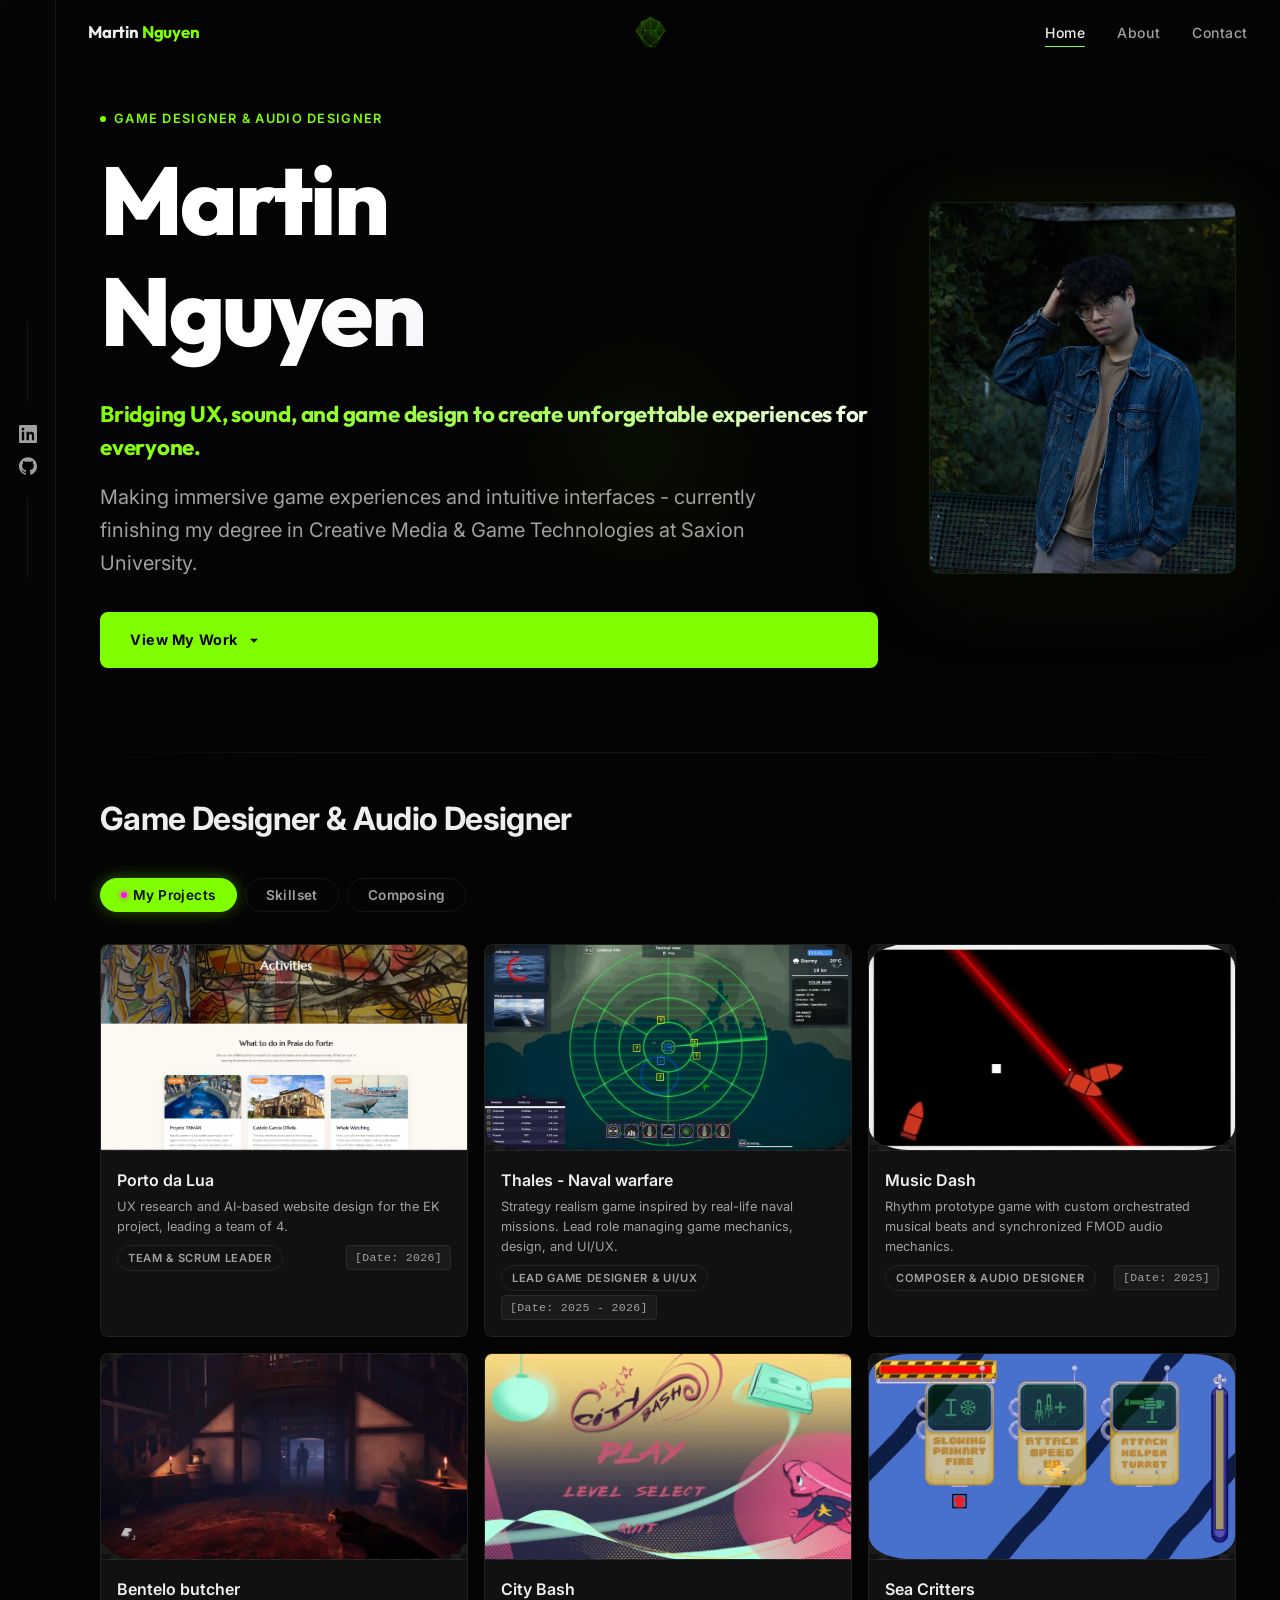
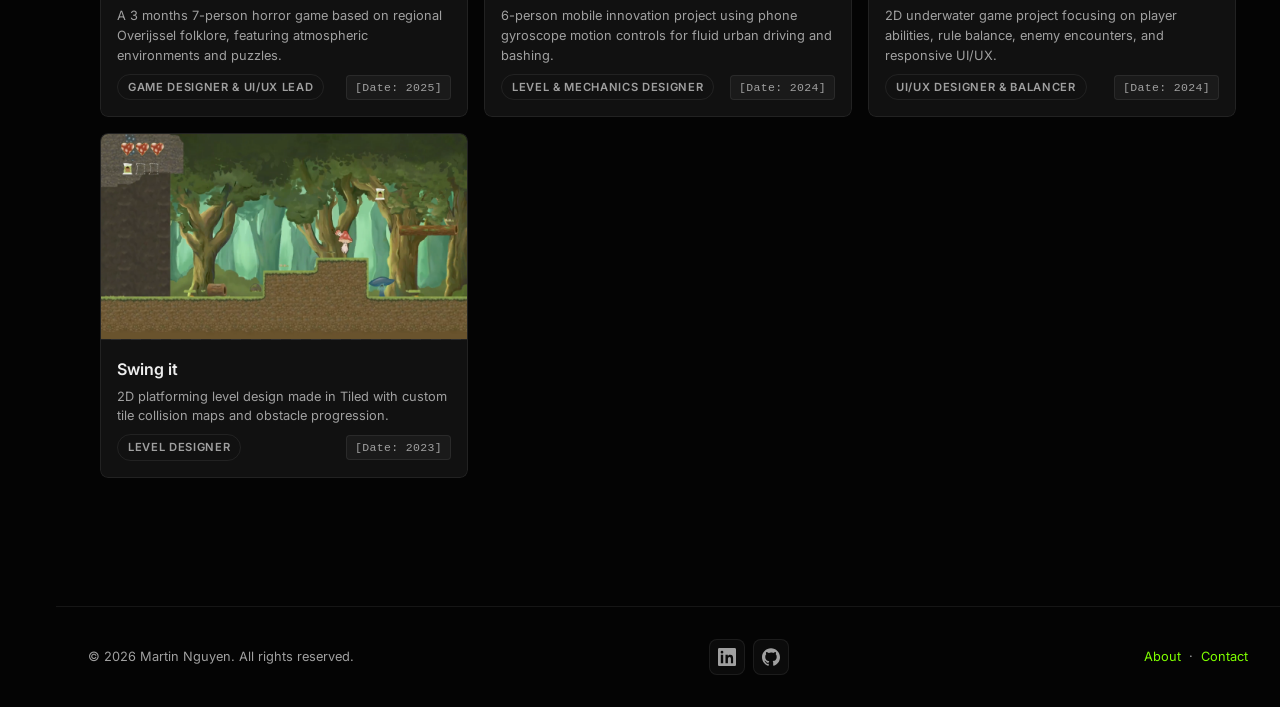
==== index.html @ 5f33970f "bug fix bug fix" ====
<!doctype html>
<html lang="en">
  <head>
    <!-- ================================================================
       META & SEO
       ================================================================ -->
    <meta charset="UTF-8" />
    <meta name="viewport" content="width=device-width, initial-scale=1.0" />
    <meta
      name="description"
      content="Martin Nguyen a Game Designer & Audio Designer. Portfolio showcasing game design projects, UI/UX work, and creative media."
    />
    <meta
      name="keywords"
      content="Martin Nguyen, game designer, UI/UX, Creative Media, Game Technologies, Saxion, portfolio"
    />
    <meta name="author" content="Martin Nguyen" />

    <!-- Open Graph (for link previews on LinkedIn, Discord, etc.) -->
    <meta
      property="og:title"
      content="Martin Nguyen — Game Designer & Audio Designer"
    />
    <meta
      property="og:description"
      content="Portfolio of Martin Nguyen — Game design, UX, and creative media."
    />
    <meta property="og:type" content="website" />
    <meta property="og:url" content="https://mnportfolio.maevede.cc/" />
    <!-- EDIT: replace with your actual OG image path -->
    <meta property="og:image" content="assets/images/og-image.jpg" />

    <!-- Twitter Card -->
    <meta name="twitter:card" content="summary_large_image" />
    <meta
      name="twitter:title"
      content="Martin Nguyen — Game Designer & Audio Designer"
    />
    <meta name="twitter:description" content="Portfolio of Martin Nguyen." />

    <title>Martin Nguyen - Game Designer & audio designer</title>

    <!-- Google Fonts: Inter (body) + Outfit, Plus Jakarta Sans & Space Grotesk (headings) -->
    <link rel="preconnect" href="https://fonts.googleapis.com" />
    <link rel="preconnect" href="https://fonts.gstatic.com" crossorigin />
    <link
      rel="preload"
      as="style"
      href="https://fonts.googleapis.com/css2?family=Inter:wght@300;400;500;600;700&family=Outfit:wght@500;600;700;800;900&family=Plus+Jakarta+Sans:wght@500;600;700;800&family=Space+Grotesk:wght@500;600;700&display=swap"
    />
    <link
      href="https://fonts.googleapis.com/css2?family=Inter:wght@300;400;500;600;700&family=Outfit:wght@500;600;700;800;900&family=Plus+Jakarta+Sans:wght@500;600;700;800&family=Space+Grotesk:wght@500;600;700&display=swap"
      rel="stylesheet"
    />

    <!-- Stylesheets (load order matters) -->
    <link rel="stylesheet" href="css/main.css" />
    <link rel="stylesheet" href="css/effects.css" />
    <link rel="stylesheet" href="css/cards.css" />

    <!-- Canonical URL - EDIT to your real domain -->
    <link rel="canonical" href="https://mnportfolio.maevede.cc/" />
    <style>
      @keyframes bounce-arrow {
        0%,
        100% {
          transform: translateY(0);
        }
        50% {
          transform: translateY(6px);
        }
      }
    </style>
  </head>

  <body>
    <!-- ================================================================
       FIXED SOCIAL SIDEBAR
       Add / remove <li> items to change which platforms are shown.
       SVG icons are inline for zero extra HTTP requests.
       ================================================================ -->
    <aside class="social-sidebar" aria-label="Social media links">
      <ul>
        <!-- LinkedIn -->
        <li>
          <a
            class="social-sidebar__link"
            href="https://www.linkedin.com/in/martngu/"
            target="_blank"
            rel="noopener noreferrer"
            aria-label="LinkedIn profile"
            title="LinkedIn"
          >
            <svg
              viewBox="0 0 24 24"
              xmlns="http://www.w3.org/2000/svg"
              aria-hidden="true"
            >
              <path
                d="M20.447 20.452H17.21v-5.569c0-1.327-.024-3.037-1.852-3.037-1.853
                     0-2.136 1.445-2.136 2.939v5.667H9.987V9h3.12v1.561h.045c.434-.823
                     1.494-1.691 3.076-1.691 3.292 0 3.9 2.167 3.9 4.984v6.598zM5.337
                     7.433a1.81 1.81 0 1 1 0-3.621 1.81 1.81 0 0 1 0 3.621zm1.604
                     13.019H3.733V9h3.208v11.452zM22.225 0H1.771C.792 0 0 .774 0
                     1.729v20.542C0 23.227.792 24 1.771 24h20.451C23.2 24 24
                     23.227 24 22.271V1.729C24 .774 23.2 0 22.222 0z"
              />
            </svg>
          </a>
        </li>

        <!-- GitHub -->
        <li>
          <a
            class="social-sidebar__link"
            href="https://github.com/Martngu"
            target="_blank"
            rel="noopener noreferrer"
            aria-label="GitHub profile"
            title="GitHub"
          >
            <svg
              viewBox="0 0 24 24"
              xmlns="http://www.w3.org/2000/svg"
              aria-hidden="true"
            >
              <path
                d="M12 .297c-6.63 0-12 5.373-12 12 0 5.303 3.438 9.8 8.205
                     11.385.6.113.82-.258.82-.577 0-.285-.01-1.04-.015-2.04-3.338.724
                     -4.042-1.61-4.042-1.61-.546-1.385-1.335-1.755-1.335-1.755-1.087
                     -.744.084-.729.084-.729 1.205.084 1.838 1.236 1.838 1.236 1.07
                     1.835 2.809 1.305 3.495.998.108-.776.417-1.305.76-1.605-2.665
                     -.3-5.466-1.332-5.466-5.93 0-1.31.465-2.38 1.235-3.22-.135
                     -.303-.54-1.523.105-3.176 0 0 1.005-.322 3.3 1.23a11.5 11.5 0
                     0 1 3-.405c1.02.005 2.045.138 3 .405 2.28-1.552 3.285-1.23
                     3.285-1.23.645 1.653.24 2.873.12 3.176.765.84 1.23 1.91 1.23
                     3.22 0 4.61-2.805 5.625-5.475 5.92.42.36.81 1.096.81 2.22
                     0 1.606-.015 2.896-.015 3.286 0 .315.21.69.825.57C20.565
                     22.092 24 17.592 24 12.297c0-6.627-5.373-12-12-12"
              />
            </svg>
          </a>
        </li>
      </ul>
    </aside>

    <!-- ================================================================
       NAVBAR
       Logo / name on the left, page links on the right.
       .active class marks the current page.
       ================================================================ -->
    <header>
      <nav class="navbar" aria-label="Main navigation">
        <!-- Brand / Logo - left side -->
        <a
          class="navbar__brand"
          href="index.html"
          aria-label="Martin Nguyen - Home"
        >
          Martin <span>Nguyen</span>
        </a>

        <!-- Navbar Center: Interactive Polyhedron Easter Egg Target -->
        <div
          class="navbar__center-target"
          id="easter-egg-target"
          aria-label="Orb Collector Mini-Game"
          title="Guide neon orbs here with your mouse!"
        >
          <div class="target-shape-container">
            <div class="siri-pulse-aura"></div>
            <svg
              class="polyhedron-svg"
              viewBox="0 0 100 100"
              xmlns="http://www.w3.org/2000/svg"
            >
              <defs>
                <linearGradient
                  id="polyGrad1"
                  x1="0%"
                  y1="0%"
                  x2="100%"
                  y2="100%"
                >
                  <stop offset="0%" stop-color="#7fff00" stop-opacity="0.7" />
                  <stop offset="100%" stop-color="#005500" stop-opacity="0.3" />
                </linearGradient>
                <linearGradient
                  id="polyGrad2"
                  x1="100%"
                  y1="0%"
                  x2="0%"
                  y2="100%"
                >
                  <stop offset="0%" stop-color="#39ff14" stop-opacity="0.6" />
                  <stop offset="100%" stop-color="#003300" stop-opacity="0.2" />
                </linearGradient>
              </defs>
              <polygon
                points="50,5 78,20 66,45 34,45 22,20"
                fill="url(#polyGrad1)"
                stroke="#7fff00"
                stroke-width="1.2"
              />
              <polygon
                points="50,5 78,20 95,45 78,70 50,55"
                fill="url(#polyGrad2)"
                stroke="#7fff00"
                stroke-width="1.2"
              />
              <polygon
                points="78,20 95,45 66,45"
                fill="url(#polyGrad1)"
                stroke="#7fff00"
                stroke-width="1"
              />
              <polygon
                points="22,20 34,45 5,45"
                fill="url(#polyGrad2)"
                stroke="#7fff00"
                stroke-width="1"
              />
              <polygon
                points="22,20 50,5 5,45 22,70"
                fill="url(#polyGrad1)"
                stroke="#7fff00"
                stroke-width="1.2"
              />
              <polygon
                points="34,45 66,45 78,70 50,95 22,70"
                fill="url(#polyGrad2)"
                stroke="#7fff00"
                stroke-width="1.5"
              />
              <polygon
                points="5,45 22,70 34,95 50,95"
                fill="url(#polyGrad1)"
                stroke="#7fff00"
                stroke-width="1"
              />
              <polygon
                points="95,45 78,70 66,95 50,95"
                fill="url(#polyGrad2)"
                stroke="#7fff00"
                stroke-width="1"
              />
              <circle cx="50" cy="5" r="2.5" fill="#7fff00" />
              <circle cx="78" cy="20" r="2.5" fill="#7fff00" />
              <circle cx="22" cy="20" r="2.5" fill="#7fff00" />
              <circle cx="66" cy="45" r="2.5" fill="#7fff00" />
              <circle cx="34" cy="45" r="2.5" fill="#7fff00" />
              <circle cx="50" cy="55" r="2.5" fill="#7fff00" />
              <circle cx="78" cy="70" r="2.5" fill="#7fff00" />
              <circle cx="22" cy="70" r="2.5" fill="#7fff00" />
              <circle cx="50" cy="95" r="2.5" fill="#7fff00" />
            </svg>
          </div>
          <span class="target-counter" id="easter-egg-counter">0/10</span>
          <a
            class="secret-reward-btn hidden"
            id="secret-reward-btn"
            href="https://www.youtube.com/watch?v=w7x_lWJNnNg"
            target="_blank"
            rel="noopener noreferrer"
          >
            🎉 You found a little secret! ↗
          </a>
        </div>

        <!-- Desktop nav links - right side -->
        <ul class="navbar__links" role="list">
          <li>
            <a class="navbar__link active" href="index.html" aria-current="page"
              >Home</a
            >
          </li>
          <li><a class="navbar__link" href="about.html">About</a></li>
          <li><a class="navbar__link" href="contact.html">Contact</a></li>
        </ul>

        <!-- Hamburger toggle - visible only on mobile (CSS) -->
        <button
          class="navbar__hamburger"
          aria-label="Toggle navigation menu"
          aria-expanded="false"
          aria-controls="mobile-menu"
        >
          <span></span>
          <span></span>
          <span></span>
        </button>

        <!-- Mobile full-screen overlay menu -->
        <div
          class="navbar__mobile-menu"
          id="mobile-menu"
          role="dialog"
          aria-modal="true"
          aria-label="Mobile navigation"
        >
          <ul role="list">
            <li><a class="navbar__link" href="index.html">Home</a></li>
            <li><a class="navbar__link" href="about.html">About</a></li>
            <li><a class="navbar__link" href="contact.html">Contact</a></li>
          </ul>
          <div class="mobile-menu-socials" aria-label="Social links">
            <a
              href="https://www.linkedin.com/in/martngu/"
              target="_blank"
              rel="noopener noreferrer"
              aria-label="LinkedIn profile"
              title="LinkedIn"
            >
              <svg viewBox="0 0 24 24" aria-hidden="true">
                <path
                  d="M20.447 20.452H17.21v-5.569c0-1.327-.024-3.037-1.852-3.037-1.853 0-2.136 1.445-2.136 2.939v5.667H9.987V9h3.12v1.561h.045c.434-.823 1.494-1.691 3.076-1.691 3.292 0 3.9 2.167 3.9 4.984v6.598zM5.337 7.433a1.81 1.81 0 1 1 0-3.621 1.81 1.81 0 0 1 0 3.621zm1.604 13.019H3.733V9h3.208v11.452zM22.225 0H1.771C.792 0 0 .774 0 1.729v20.542C0 23.227.792 24 1.771 24h20.451C23.2 24 24 23.227 24 22.271V1.729C24 .774 23.2 0 22.222 0z"
                />
              </svg>
            </a>
            <a
              href="https://github.com/Martngu"
              target="_blank"
              rel="noopener noreferrer"
              aria-label="GitHub profile"
              title="GitHub"
            >
              <svg viewBox="0 0 24 24" aria-hidden="true">
                <path
                  d="M12 .297c-6.63 0-12 5.373-12 12 0 5.303 3.438 9.8 8.205 11.385.6.113.82-.258.82-.577 0-.285-.01-1.04-.015-2.04-3.338.724-4.042-1.61-4.042-1.61-.546-1.385-1.335-1.755-1.335-1.755-1.087-.744.084-.729.084-.729 1.205.084 1.838 1.236 1.838 1.236 1.07 1.835 2.809 1.305 3.495.998.108-.776.417-1.305.76-1.605-2.665-.3-5.466-1.332-5.466-5.93 0-1.31.465-2.38 1.235-3.22-.135-.303-.54-1.523.105-3.176 0 0 1.005-.322 3.3 1.23a11.5 11.5 0 0 1 3-.405c1.02.005 2.045.138 3 .405 2.28-1.552 3.285-1.23 3.285-1.23.645 1.653.24 2.873.12 3.176.765.84 1.23 1.91 1.23 3.22 0 4.61-2.805 5.625-5.475 5.92.42.36.81 1.096.81 2.22 0 1.606-.015 2.896-.015 3.286 0 .315.21.69.825.57C20.565 22.092 24 17.592 24 12.297c0-6.627-5.373-12-12-12"
                />
              </svg>
            </a>
          </div>
        </div>
      </nav>
    </header>

    <!-- ================================================================
       MAIN PAGE CONTENT
       ================================================================ -->
    <main class="page-content">
      <!-- ============================================================
         HERO SECTION
         Name + role left, profile picture right.
         Based on the layout reference image provided.
         ============================================================ -->
      <section class="hero container" aria-label="Introduction">
        <!-- Left: Text content -->
        <div class="hero__text">
          <!-- Small label above the name -->
          <span class="hero__role">Game Designer & Audio designer</span>

          <!-- EDIT: Your name -->
          <h1 class="hero__name">Martin<br />Nguyen</h1>

          <!-- EDIT: One-liner about you -->
          <p class="hero__mission">
            Bridging UX, sound, and game design to create unforgettable
            experiences for everyone.
          </p>
          <p class="hero__tagline">
            Making immersive game experiences and intuitive interfaces -
            currently finishing my degree in Creative Media &amp; Game
            Technologies at Saxion University.
          </p>

          <!--
          CTA Button:
          - data-scroll-to targets the composition section below
          - cards.js intercepts the click and fires the reveal animation
        -->
          <a
            class="btn-cta"
            href="#composition"
            data-scroll-to="#composition"
            aria-label="View my work scroll to projects"
          >
            View My Work
            <!-- Down arrow icon -->
            <svg
              viewBox="0 0 24 24"
              xmlns="http://www.w3.org/2000/svg"
              aria-hidden="true"
            >
              <path d="M12 16l-6-6h12z" />
            </svg>
          </a>
        </div>
        <!-- /hero__text -->

        <!-- Right: Profile picture -->
        <div class="hero__image-wrap" aria-label="Profile photo">
          <!--
            Photo path: assets/images/profile.jpg
            The image now uses object-fit: contain so it shows fully uncropped.
            Replace the src with your actual filename if different.
          -->
          <img
            src="assets/images/profile.jpg"
            alt="Martin Nguyen  profile photo"
            width="600"
            height="800"
          />
        </div>
      </section>
      <!-- /hero -->

      <!-- Divider line matching reference image -->
      <div
        class="section-divider container"
        role="separator"
        aria-hidden="true"
      ></div>

      <!-- ============================================================
         COMPOSITION / WORK SECTION
         Three tabs: My Projects | Tools | Composing
         Cards flash in on tab click and on CTA button press.
         ============================================================ -->
      <section
        class="composition-section container"
        id="composition"
        aria-label="My work and skills"
      >
        <!-- Section header -->
        <div class="composition-header">
          <!-- EDIT: Change this to your current role/focus -->
          <h2 class="composition-header__role">
            Game Designer &amp; Audio Designer
          </h2>
        </div>

        <!-- Tab navigation bar -->
        <nav class="tab-bar" aria-label="Work categories" role="tablist">
          <!--
          data-tab value must match data-panel on the corresponding .tab-panel below.
          The first .tab-btn.active is the default selected tab.
        -->
          <button
            class="tab-btn active"
            data-tab="projects"
            role="tab"
            aria-selected="true"
            aria-controls="panel-projects"
          >
            My Projects
          </button>
          <button
            class="tab-btn"
            data-tab="skillset"
            id="tab-skillset"
            role="tab"
            aria-selected="false"
            aria-controls="panel-skillset"
          >
            Skillset
          </button>
          <button
            class="tab-btn"
            data-tab="composing"
            role="tab"
            aria-selected="false"
            aria-controls="panel-composing"
          >
            Composing
          </button>
        </nav>

        <!-- ============================================================
           TAB PANEL: MY PROJECTS
           EDIT: Add / remove .card--project blocks to change projects.
           Each card uses:
             data-link  - URL to open on click (use "#" if not ready yet)
           ============================================================ -->
        <div
          class="tab-panel active"
          data-panel="projects"
          id="panel-projects"
          role="tabpanel"
          aria-labelledby="tab-projects"
        >
          <div class="card-grid">
            <!-- ---- PROJECT 1: Porto da Lua (2026 — latest) ---- -->
            <article
              class="card card--project glint-target card-stagger"
              data-modal-title="Porto da Lua - UX Research & Web Design"
              data-modal-tag="UX Research / Web Design"
              data-modal-date="2026"
              data-modal-role="Team &amp; Scrum Leader"
              data-modal-platform="Web (HTML / CSS / AI)"
              data-modal-overview="Conducted UX research and designed/created a website using AI based on our design findings. Led a team of 4 through the full research and design process as part of the EK project."
              data-modal-contributions="Led a 4-person team through user research, ideation, and web design using Figma|Conducted comprehensive UX research including user interviews and usability testing|Designed and built a responsive website using Antigravity, integrating AI-generated content|Presented final deliverables and research outcomes to stakeholders"
              data-modal-thumb="assets/images/portdo da lua EK.PNG"
              data-modal-team="4"
              data-modal-duration="2 Weeks"
              data-modal-programs="Figma, Antigravity"
              data-youtube=""
              data-ext-link="https://martngu.github.io/Improved-porto/activities.html"
              data-ext-label="View Project "
              aria-label="Porto da Lua - click to expand"
            >
              <div class="card__thumb">
                <img
                  class="card__thumb-img"
                  src="assets/images/portdo da lua EK.PNG"
                  alt="Porto da Lua UX Research project"
                  loading="lazy"
                />
              </div>
              <div class="card__body">
                <h3 class="card__title">Porto da Lua</h3>
                <p class="card__desc">
                  UX research and AI-based website design for the EK project,
                  leading a team of 4.
                </p>
                <div class="card__meta">
                  <span class="card__tag">Team &amp; Scrum Leader</span>
                  <span class="card__date">[Date: 2026]</span>
                </div>
              </div>
              <svg
                class="card__link-icon"
                viewBox="0 0 24 24"
                aria-hidden="true"
              >
                <path
                  d="M14 3h7v7l-2-2-7 7-2-2 7-7-3-3zm-11 16V5h7v2H5v12h12v-6h2v8H3z"
                />
              </svg>
            </article>

            <!-- ---- PROJECT 2: Thales - Naval warfare (2025-2026) ---- -->
            <article
              class="card card--project glint-target card-stagger"
              data-modal-title="Thales - Naval warfare"
              data-modal-tag="Game Design · UI/UX"
              data-modal-date="2025 - 2026"
              data-modal-role="Lead Game Designer & UI/UX (Internship)"
              data-modal-platform="PC / Tactical Simulation"
              data-modal-overview="Naval warfare is a strategy realism game inspired by Thales and how they operate naval missions in real life. The game simulates realistic tactical scenarios where information superiority dictates fleet survival. Players deploy reconnaissance ships, gather sensor intelligence to uncover enemy locations, launch coordinated missile strikes, and deploy defensive countermeasure flares to survive incoming barrages."
              data-modal-contributions="Led a 4-person team over a 6-month internship, utilizing Confluence for extensive design documentation|Designed strategic combat loops and naval abilities, implementing core UX flows directly in Unity|Made wireframes, radar displays, tactical HUD layouts, and interaction flows in Figma|Facilitated Scrum ceremonies and sprint planning"
              data-modal-thumb="assets/images/thales-naval.svg"
              data-modal-team="4"
              data-modal-duration="6 Months"
              data-modal-programs="Unity, Confluence, Figma"
              data-youtube="9mTBeol3GdE"
              data-ext-link="https://www.thalesgroup.com/en"
              data-ext-label="Thales Group "
              aria-label="Thales - Naval warfare - click to expand"
            >
              <div class="card__thumb">
                <img
                  class="card__thumb-img"
                  src="assets/images/thales-naval.svg"
                  alt="Thales - Naval warfare radar screen"
                  loading="lazy"
                />
              </div>
              <div class="card__body">
                <h3 class="card__title">Thales - Naval warfare</h3>
                <p class="card__desc">
                  Strategy realism game inspired by real-life naval missions.
                  Lead role managing game mechanics, design, and UI/UX.
                </p>
                <div class="card__meta">
                  <span class="card__tag">Lead Game Designer & UI/UX</span>
                  <span class="card__date">[Date: 2025 - 2026]</span>
                </div>
              </div>
              <svg
                class="card__link-icon"
                viewBox="0 0 24 24"
                aria-hidden="true"
              >
                <path
                  d="M14 3h7v7l-2-2-7 7-2-2 7-7-3-3zm-11 16V5h7v2H5v12h12v-6h2v8H3z"
                />
              </svg>
            </article>

            <!-- ---- PROJECT 3: Music Dash (2025) ---- -->
            <article
              class="card card--project glint-target card-stagger"
              data-modal-title="Music Dash - FMOD, Game design & Audio"
              data-modal-tag="Audio Design · Composition"
              data-modal-date="2025"
              data-modal-role="Music Composer & Audio Gameplay Designer"
              data-modal-platform="PC / Standalone"
              data-modal-overview="In this collaborative prototype project, I created the complete musical score and collaborated with a teammate to build a game mechanic revolving directly around musical beats. I orchestrated dynamic tracks with distinct rhythmic cues engineered specifically for real-time obstacle synchronization."
              data-modal-contributions="Composed original high-energy rhythm soundtracks from scratch using Ableton Live 12|Designed obstacle spawn patterns synchronized to track BPM and percussion transients"
              data-modal-thumb="assets/images/music-dash.svg"
              data-modal-team="2"
              data-modal-duration="4 Weeks"
              data-modal-programs="Ableton Live 12"
              data-youtube="jcvyy2iaSkc"
              data-ext-link="https://maeve-create.itch.io/music-dash"
              data-ext-label="Download on Itch.io "
              aria-label="Music Dash - click to expand"
            >
              <div class="card__thumb">
                <img
                  class="card__thumb-img"
                  src="assets/images/music-dash.svg"
                  alt="Music Dash gameplay graphic"
                  loading="lazy"
                />
              </div>
              <div class="card__body">
                <h3 class="card__title">Music Dash</h3>
                <p class="card__desc">
                  Rhythm prototype game with custom orchestrated musical beats
                  and synchronized FMOD audio mechanics.
                </p>
                <div class="card__meta">
                  <span class="card__tag">Composer & Audio Designer</span>
                  <span class="card__date">[Date: 2025]</span>
                </div>
              </div>
              <svg
                class="card__link-icon"
                viewBox="0 0 24 24"
                aria-hidden="true"
              >
                <path
                  d="M14 3h7v7l-2-2-7 7-2-2 7-7-3-3zm-11 16V5h7v2H5v12h12v-6h2v8H3z"
                />
              </svg>
            </article>

            <!-- ---- PROJECT 4: Bentelo butcher (2025) ---- -->
            <article
              class="card card--project glint-target card-stagger"
              data-modal-title="Bentelo butcher - UI, Mechanics & Game design"
              data-modal-tag="Game Design · UI/UX"
              data-modal-date="2025"
              data-modal-role="Game Designer & UI/UX Lead"
              data-modal-platform="PC (Windows)"
              data-modal-overview="Project Show-Off was an intensive 3 months assignment developed by a 7-person team. Together, we made a first-person atmospheric horror game grounded in a regional folklore myth originating from Overijssel. The game weaves eerie environments, integrated logic puzzles, and narrative pacing to keep players immersed in dread."
              data-modal-contributions="Collaborated in a 7-person team to conceptualize horror themes and implement environmental puzzles in Unity|Modeled eerie environmental assets and props using Blender|Designed UI and UX elements, inventory inspection HUD, and readable prompts in Figma|Shipped and published the complete playable release build on Itch.io"
              data-modal-thumb="assets/images/bentelo-butcher.svg"
              data-modal-team="7"
              data-modal-duration="3 Months"
              data-modal-programs="Figma, Blender, Unity"
              data-youtube="-9ys18Mn0Jo"
              data-ext-link="https://maeve-create.itch.io/bentelo-butcher"
              data-ext-label="Download on Itch.io "
              aria-label="Bentelo butcher - click to expand"
            >
              <div class="card__thumb">
                <img
                  class="card__thumb-img"
                  src="assets/images/bentelo-butcher.svg"
                  alt="Bentelo butcher mansion interior"
                  loading="lazy"
                />
              </div>
              <div class="card__body">
                <h3 class="card__title">Bentelo butcher</h3>
                <p class="card__desc">
                  A 3 months 7-person horror game based on regional Overijssel
                  folklore, featuring atmospheric environments and puzzles.
                </p>
                <div class="card__meta">
                  <span class="card__tag">Game Designer & UI/UX Lead</span>
                  <span class="card__date">[Date: 2025]</span>
                </div>
              </div>
              <svg
                class="card__link-icon"
                viewBox="0 0 24 24"
                aria-hidden="true"
              >
                <path
                  d="M14 3h7v7l-2-2-7 7-2-2 7-7-3-3zm-11 16V5h7v2H5v12h12v-6h2v8H3z"
                />
              </svg>
            </article>

            <!-- ---- PROJECT 5: City Bash (2024) ---- -->
            <article
              class="card card--project glint-target card-stagger"
              data-modal-title="City Bash - UI, Mechanics & Level design"
              data-modal-tag="Level Design · Mechanics"
              data-modal-date="2024"
              data-modal-role="Level Designer & Mechanics Designer"
              data-modal-platform="Mobile (Android / iOS)"
              data-modal-overview="Developed during Project Innovation with a 6-person team, the objective was creating a mobile game taking creative advantage of unique hardware capabilities. We utilized the smartphone's internal gyroscope to deliver intuitive, physical motion-steered driving and high-velocity urban destruction."
              data-modal-contributions="Level design block out and final placement inUnity|Designed multiple speed mechanics, obstacles, different buffs and jump ramps|Level design prep-planned in Figma that seamlessly adapts to active device tilt angles|Conducted iterative user playtests to balance difficulty curves and steering responsiveness"
              data-modal-thumb="assets/images/city-bash.svg"
              data-modal-team="6"
              data-modal-duration="2 Weeks"
              data-modal-programs="Unity, Figma"
              data-youtube="_oaqpxK-Bec"
              data-ext-link=""
              data-ext-label=""
              aria-label="City Bash - click to expand"
            >
              <div class="card__thumb">
                <img
                  class="card__thumb-img"
                  src="assets/images/city-bash.svg"
                  alt="City Bash gameplay screen"
                  loading="lazy"
                />
              </div>
              <div class="card__body">
                <h3 class="card__title">City Bash</h3>
                <p class="card__desc">
                  6-person mobile innovation project using phone gyroscope
                  motion controls for fluid urban driving and bashing.
                </p>
                <div class="card__meta">
                  <span class="card__tag">Level & Mechanics Designer</span>
                  <span class="card__date">[Date: 2024]</span>
                </div>
              </div>
              <svg
                class="card__link-icon"
                viewBox="0 0 24 24"
                aria-hidden="true"
              >
                <path
                  d="M14 3h7v7l-2-2-7 7-2-2 7-7-3-3zm-11 16V5h7v2H5v12h12v-6h2v8H3z"
                />
              </svg>
            </article>

            <!-- ---- PROJECT 6: Sea Critters (2024) ---- -->
            <article
              class="card card--project glint-target card-stagger"
              data-modal-title="Sea Critters - UI/UX & Mechanics"
              data-modal-tag="UI/UX · Systems Design"
              data-modal-date="2024"
              data-modal-role="UI/UX Designer & Systems Balancer"
              data-modal-platform="PC / Web (Itch.io)"
              data-modal-overview="As part of a team I was tasked with creating an engaging 2D survival game, our theme specifically chosen to be underwater with a submarine as player. My primary focus was dedicated to UX framework, core mechanics and core systems balancing. I designed gameplay rules, player creature abilities, predator AI pacing, and all HUD feedback mechanisms."
              data-modal-contributions="Designed intuitive health gauges, stamina meters, ability cooldown timers, and creature stats in Unity|Formulated mathematical progression tables for creature abilities and predator speed scaling|Created wireframes, menu flows, and HUD assets in Figma|Published and maintained the public release build on Itch.io"
              data-modal-thumb="assets/images/sea-critters.svg"
              data-modal-team="5"
              data-modal-duration="2 Weeks"
              data-modal-programs="Figma, Unity"
              data-youtube=""
              data-ext-link="https://battleramgamer.itch.io/sea-critters"
              data-ext-label="Download on Itch.io "
              aria-label="Sea Critters - click to expand"
            >
              <div class="card__thumb">
                <img
                  class="card__thumb-img"
                  src="assets/images/sea-critters.svg"
                  alt="Sea Critters 2D artwork"
                  loading="lazy"
                />
              </div>
              <div class="card__body">
                <h3 class="card__title">Sea Critters</h3>
                <p class="card__desc">
                  2D underwater game project focusing on player abilities, rule
                  balance, enemy encounters, and responsive UI/UX.
                </p>
                <div class="card__meta">
                  <span class="card__tag">UI/UX Designer & Balancer</span>
                  <span class="card__date">[Date: 2024]</span>
                </div>
              </div>
              <svg
                class="card__link-icon"
                viewBox="0 0 24 24"
                aria-hidden="true"
              >
                <path
                  d="M14 3h7v7l-2-2-7 7-2-2 7-7-3-3zm-11 16V5h7v2H5v12h12v-6h2v8H3z"
                />
              </svg>
            </article>

            <!-- ---- PROJECT 7: Swing it (2023 — oldest) ---- -->
            <article
              class="card card--project glint-target card-stagger"
              data-modal-title="Swing it - Tiled & Level design"
              data-modal-tag="Level Design"
              data-modal-date="2023"
              data-modal-role="Level Designer"
              data-modal-platform="PC (2D Engine)"
              data-modal-overview="Tiled Map Editor was utilized during team production of a 2D momentum-based platformer. As lead level designer, my mandate centered on architecting engaging level topography, puzzle timing, rope swing zones, and precision collision geometry across each stage."
              data-modal-contributions="Authored multi-layer tilemaps, dynamic parallax backdrops, and hitboxes in Tiled for the GxP Engine|Designed UI mockups and level flow diagrams in Figma|Balanced stage difficulty curves, checkpoint cadence, and collectible placements|Exported optimized JSON tilemap structures directly into engine import pipelines"
              data-modal-thumb="assets/images/swing-it-screenshot.jpg"
              data-modal-team="4"
              data-modal-duration="2 Weeks"
              data-modal-programs="GxP Engine, Figma"
              data-youtube="1LoBERwySIM"
              data-ext-link=""
              data-ext-label=""
              aria-label="Swing it - click to expand"
            >
              <div class="card__thumb">
                <img
                  class="card__thumb-img"
                  src="assets/images/swing-it-screenshot.jpg"
                  alt="Swing it gameplay screenshot"
                  loading="lazy"
                />
              </div>
              <div class="card__body">
                <h3 class="card__title">Swing it</h3>
                <p class="card__desc">
                  2D platforming level design made in Tiled with custom tile
                  collision maps and obstacle progression.
                </p>
                <div class="card__meta">
                  <span class="card__tag">Level Designer</span>
                  <span class="card__date">[Date: 2023]</span>
                </div>
              </div>
              <svg
                class="card__link-icon"
                viewBox="0 0 24 24"
                aria-hidden="true"
              >
                <path
                  d="M14 3h7v7l-2-2-7 7-2-2 7-7-3-3zm-11 16V5h7v2H5v12h12v-6h2v8H3z"
                />
              </svg>
            </article>
          </div>
          <!-- /card-grid -->
        </div>
        <!-- /tab-panel: projects -->

        <!-- ============================================================
           TAB PANEL: SKILLSET
           ============================================================ -->
        <div
          class="tab-panel"
          data-panel="skillset"
          id="panel-skillset"
          role="tabpanel"
          aria-labelledby="tab-skillset"
        >
          <div class="card-grid">
            <!-- ---- SKILL 1: Figma ---- -->
            <article
              class="card card--project glint-target card-stagger"
              data-modal-title="Figma"
              data-modal-tag="UI/UX & Prototyping"
              data-modal-role="Lead UI/UX & Interaction Design"
              data-modal-platform="Figma / Design Systems"
              data-modal-overview="Prototyped UI and menu flows in Figma for multiple game projects, focusing on player onboarding and accessibility. Past projects and usage have been: building prototypes, UI/UX, and website prototyping."
              data-modal-contributions="Prototyped interactive UI and menu flows across multiple game projects|Focused on player onboarding and accessible design systems|Built modular components, wireframes, and clickable website prototypes"
              data-modal-thumb="assets/images/website-prototyping.svg"
              data-youtube=""
              data-ext-link=""
              data-ext-label=""
              aria-label="Figma - click to expand"
            >
              <div class="card__thumb">
                <img
                  class="card__thumb-img"
                  src="assets/images/website-prototyping.svg"
                  alt="Figma UI/UX Prototyping"
                  loading="lazy"
                />
              </div>
              <div class="card__body">
                <h3 class="card__title">Figma</h3>
                <p class="card__desc">
                  Prototyped UI and menu flows in Figma for multiple game
                  projects, focusing on player onboarding and accessibility.
                </p>
                <div class="card__meta">
                  <span class="card__tag">UI/UX & Prototyping</span>
                  <span class="card__date">[Skill]</span>
                </div>
              </div>
              <svg
                class="card__link-icon"
                viewBox="0 0 24 24"
                aria-hidden="true"
              >
                <path
                  d="M14 3h7v7l-2-2-7 7-2-2 7-7-3-3zm-11 16V5h7v2H5v12h12v-6h2v8H3z"
                />
              </svg>
            </article>

            <!-- ---- SKILL 2: Ableton Live ---- -->
            <article
              class="card card--project glint-target card-stagger"
              data-modal-title="Ableton Live"
              data-modal-tag="Audio & Music Production"
              data-modal-role="Music Composer & Sound Designer"
              data-modal-platform="Ableton Live / DAW"
              data-modal-overview="I'm comfortable using Ableton Live to edit, layer, and design custom sound effects. I apply music theory in my workflow and am actively expanding into composing original music with the same tool, driven by curiosity and creative exploration."
              data-modal-contributions="Edited, layered, and synthesized custom sound effects for games|Applied music theory principles in arrangement and orchestration|Composed original soundtracks and dynamic stems from scratch"
              data-modal-thumb="assets/images/ableton-skill.svg"
              data-youtube=""
              data-ext-link=""
              data-ext-label=""
              aria-label="Ableton Live - click to expand"
            >
              <div class="card__thumb">
                <img
                  class="card__thumb-img"
                  src="assets/images/ableton-skill.svg"
                  alt="Ableton Live DAW session"
                  loading="lazy"
                />
              </div>
              <div class="card__body">
                <h3 class="card__title">Ableton Live</h3>
                <p class="card__desc">
                  Comfortable editing, layering, and designing custom sound
                  effects, applying music theory, and composing original music.
                </p>
                <div class="card__meta">
                  <span class="card__tag">Audio & Music</span>
                  <span class="card__date">[Skill]</span>
                </div>
              </div>
              <svg
                class="card__link-icon"
                viewBox="0 0 24 24"
                aria-hidden="true"
              >
                <path
                  d="M14 3h7v7l-2-2-7 7-2-2 7-7-3-3zm-11 16V5h7v2H5v12h12v-6h2v8H3z"
                />
              </svg>
            </article>

            <!-- ---- SKILL 3: Unity ---- -->
            <article
              class="card card--project glint-target card-stagger"
              data-modal-title="Unity"
              data-modal-tag="Game Engine & Prototyping"
              data-modal-role="Gameplay & UI Prototyper"
              data-modal-platform="Unity Engine (C#)"
              data-modal-overview="For past projects I've used Unity and am familiar with its navigation and usage. It is something I'd love to learn more about, work in whilst broadening my knowledge about it."
              data-modal-contributions="Developed gameplay prototypes and mechanics in C#|Navigated engine scene hierarchies, components, and prefabs|Designed and implemented interactive UI with Unity Canvas"
              data-modal-thumb="assets/images/unity-skill.svg"
              data-youtube=""
              data-ext-link=""
              data-ext-label=""
              aria-label="Unity - click to expand"
            >
              <div class="card__thumb">
                <img
                  class="card__thumb-img"
                  src="assets/images/unity-skill.svg"
                  alt="Unity game engine editor"
                  loading="lazy"
                />
              </div>
              <div class="card__body">
                <h3 class="card__title">Unity</h3>
                <p class="card__desc">
                  Familiar with navigation, scene setup, C# gameplay scripting,
                  and rapid game prototyping in past team projects.
                </p>
                <div class="card__meta">
                  <span class="card__tag">Game Engine</span>
                  <span class="card__date">[Skill]</span>
                </div>
              </div>
              <svg
                class="card__link-icon"
                viewBox="0 0 24 24"
                aria-hidden="true"
              >
                <path
                  d="M14 3h7v7l-2-2-7 7-2-2 7-7-3-3zm-11 16V5h7v2H5v12h12v-6h2v8H3z"
                />
              </svg>
            </article>

            <!-- ---- SKILL 4: Maya ---- -->
            <article
              class="card card--project glint-target card-stagger"
              data-modal-title="Maya"
              data-modal-tag="3D Modeling & Texturing"
              data-modal-role="3D Artist & Modeler"
              data-modal-platform="Autodesk Maya & Substance Painter"
              data-modal-overview="I've learned and have experience in UV mapping and 3D modelling in Maya. Additionally I'm able to use Adobe Substance painter to paint the model in. Working on Maya is a enjoyable process to me that I'm willing to learn more about."
              data-modal-contributions="Created clean 3D polygonal models and topology in Maya|Executed accurate UV unwrapping and mapping layouts|Handled PBR texture painting in Adobe Substance Painter"
              data-modal-thumb="assets/images/maya-skill.svg"
              data-youtube=""
              data-ext-link="https://sketchfab.com/maritin"
              data-ext-label="View on Sketchfab "
              aria-label="Maya - click to expand"
            >
              <div class="card__thumb">
                <img
                  class="card__thumb-img"
                  src="assets/images/maya-skill.svg"
                  alt="Maya 3D modeling viewport"
                  loading="lazy"
                />
              </div>
              <div class="card__body">
                <h3 class="card__title">Maya</h3>
                <p class="card__desc">
                  Experience in UV mapping and 3D modelling in Maya, alongside
                  texture painting with Adobe Substance Painter.
                </p>
                <div class="card__meta">
                  <span class="card__tag">3D Modeling</span>
                  <span class="card__date">[Skill]</span>
                </div>
              </div>
              <svg
                class="card__link-icon"
                viewBox="0 0 24 24"
                aria-hidden="true"
              >
                <path
                  d="M14 3h7v7l-2-2-7 7-2-2 7-7-3-3zm-11 16V5h7v2H5v12h12v-6h2v8H3z"
                />
              </svg>
            </article>

            <!-- ---- SKILL 5: Photoshop ---- -->
            <article
              class="card card--project glint-target card-stagger"
              data-modal-title="Photoshop"
              data-modal-tag="Asset Design & Compositing"
              data-modal-role="Graphic Designer & Compositor"
              data-modal-platform="Adobe Photoshop"
              data-modal-overview="In the past years I've been using photoshop for projects and assignments. I've been using it every so often ever for several years. The movie poster is made for an assignment. Several different assets were edited and used to bring together one composite."
              data-modal-contributions="Edited and blended multiple asset layers into polished visual composites|Making UI textures, icons, posters, and marketing mockups|Utilized non-destructive adjustment layers, masks, and color correction"
              data-modal-thumb="assets/images/photoshop-skill.svg"
              data-youtube=""
              data-ext-link=""
              data-ext-label=""
              aria-label="Photoshop - click to expand"
            >
              <div class="card__thumb">
                <img
                  class="card__thumb-img"
                  src="assets/images/photoshop-skill.svg"
                  alt="Photoshop composite artwork poster"
                  loading="lazy"
                />
              </div>
              <div class="card__body">
                <h3 class="card__title">Photoshop</h3>
                <p class="card__desc">
                  Years of experience using Photoshop for graphic design, asset
                  creation, photo manipulation, and poster compositing.
                </p>
                <div class="card__meta">
                  <span class="card__tag">Design & Compositing</span>
                  <span class="card__date">[Skill]</span>
                </div>
              </div>
              <svg
                class="card__link-icon"
                viewBox="0 0 24 24"
                aria-hidden="true"
              >
                <path
                  d="M14 3h7v7l-2-2-7 7-2-2 7-7-3-3zm-11 16V5h7v2H5v12h12v-6h2v8H3z"
                />
              </svg>
            </article>

            <!-- ---- SKILL 6: Premiere Pro ---- -->
            <article
              class="card card--project glint-target card-stagger"
              data-modal-title="Premiere Pro"
              data-modal-tag="Video Editing & Motion"
              data-modal-role="Video Editor & Motion Designer"
              data-modal-platform="Adobe Premiere Pro"
              data-modal-overview="Video editing is something I really enjoy and want to learn more about. Having the freedom to make any composites the way you want for the audience to see is something I really enjoy doing and open to learn so much more about it. I have some experience that I plan to build on to more in the future."
              data-modal-contributions="Cut, paced, and synchronized gameplay trailers to musical beats|Created composite video edits, transitions, and audio syncs|Color-graded footage and exported optimized deliverables for web"
              data-modal-thumb="assets/images/premiere-skill.svg"
              data-youtube=""
              data-ext-link=""
              data-ext-label=""
              aria-label="Premiere Pro - click to expand"
            >
              <div class="card__thumb">
                <img
                  class="card__thumb-img"
                  src="assets/images/premiere-skill.svg"
                  alt="Premiere Pro video timeline editing"
                  loading="lazy"
                />
              </div>
              <div class="card__body">
                <h3 class="card__title">Premiere Pro</h3>
                <p class="card__desc">
                  Video editing and compositing for gameplay showcase reels,
                  synchronized video cuts, and audio pacing.
                </p>
                <div class="card__meta">
                  <span class="card__tag">Video Editing</span>
                  <span class="card__date">[Skill]</span>
                </div>
              </div>
              <svg
                class="card__link-icon"
                viewBox="0 0 24 24"
                aria-hidden="true"
              >
                <path
                  d="M14 3h7v7l-2-2-7 7-2-2 7-7-3-3zm-11 16V5h7v2H5v12h12v-6h2v8H3z"
                />
              </svg>
            </article>

            <!-- ---- SKILL 7: HTML / CSS / JS ---- -->
            <article
              class="card card--project glint-target card-stagger"
              data-modal-title="HTML / CSS / JS"
              data-modal-tag="Web Development"
              data-modal-role="Frontend Web Prototyper"
              data-modal-platform="HTML5 / Modern CSS / Vanilla JS"
              data-modal-overview="I have experience working with HTML and CSS to create and style basic web pages. While my JavaScript knowledge is currently at a beginner level, I am planning to expand my skills in this area as part of my ongoing studies."
              data-modal-contributions="Built semantic, accessible multi-page HTML layouts|Styled responsive layouts using modern Flexbox, Grid, and CSS variables|Implemented interactive DOM controls, tab switchers, and modals"
              data-modal-thumb="assets/images/html-css-js-skill.svg"
              data-youtube=""
              data-ext-link=""
              data-ext-label=""
              aria-label="HTML CSS JS - click to expand"
            >
              <div class="card__thumb">
                <img
                  class="card__thumb-img"
                  src="assets/images/html-css-js-skill.svg"
                  alt="HTML CSS JavaScript code"
                  loading="lazy"
                />
              </div>
              <div class="card__body">
                <h3 class="card__title">HTML / CSS / JS</h3>
                <p class="card__desc">
                  Experience creating and styling responsive web pages with HTML
                  and CSS, expanding JavaScript proficiency.
                </p>
                <div class="card__meta">
                  <span class="card__tag">Web Dev</span>
                  <span class="card__date">[Skill]</span>
                </div>
              </div>
              <svg
                class="card__link-icon"
                viewBox="0 0 24 24"
                aria-hidden="true"
              >
                <path
                  d="M14 3h7v7l-2-2-7 7-2-2 7-7-3-3zm-11 16V5h7v2H5v12h12v-6h2v8H3z"
                />
              </svg>
            </article>

            <!-- ---- SKILL 8: Antigravity ---- -->
            <article
              class="card card--project glint-target card-stagger"
              data-modal-title="Antigravity"
              data-modal-tag="AI Coding Agent & Web Dev"
              data-modal-role="AI-Assisted Web Developer"
              data-modal-platform="Antigravity / Web Applications"
              data-modal-overview="I am comfortable using Antigravity as an AI-assisted development workflow tool to build, refine, and deploy full-stack web applications and several client websites efficiently."
              data-modal-contributions="Built and deployed several custom client websites using AI agent-assisted workflows|Rapidly prototyped responsive web layouts, interactive components, and sleek UI/UX design systems|Integrated modern web technologies, performance optimizations, and accessible front-end architectures"
              data-modal-thumb="assets/images/antigravity-skill.png"
              data-youtube=""
              data-ext-link=""
              data-ext-label=""
              aria-label="Antigravity - click to expand"
            >
              <div class="card__thumb">
                <img
                  class="card__thumb-img"
                  src="assets/images/antigravity-skill.png"
                  alt="Antigravity AI Agent Development Environment"
                  loading="lazy"
                />
              </div>
              <div class="card__body">
                <h3 class="card__title">Antigravity</h3>
                <p class="card__desc">
                  Comfortable using Antigravity to build and launch full-stack
                  web applications and several client websites efficiently.
                </p>
                <div class="card__meta">
                  <span class="card__tag">AI Agent & Web Dev</span>
                  <span class="card__date">[Skill]</span>
                </div>
              </div>
              <svg
                class="card__link-icon"
                viewBox="0 0 24 24"
                aria-hidden="true"
              >
                <path
                  d="M14 3h7v7l-2-2-7 7-2-2 7-7-3-3zm-11 16V5h7v2H5v12h12v-6h2v8H3z"
                />
              </svg>
            </article>
          </div>
          <!-- /card-grid -->
        </div>
        <!-- /tab-panel: skillset -->

        <!-- ============================================================
           TAB PANEL: COMPOSING
           EDIT: Add your music / sound design projects here.
           ============================================================ -->
        <div
          class="tab-panel"
          data-panel="composing"
          id="panel-composing"
          role="tabpanel"
          aria-labelledby="tab-composing"
        >
          <div class="card-grid">
            <!-- ---- COMPOSITION 1: Forgotten ---- -->
            <article
              class="card card--composing glint-target card-stagger"
              data-modal-title="Forgotten - Orchestral Arrangement"
              data-modal-tag="Orchestral Arrangement"
              data-modal-date="2026"
              data-modal-role="Solo Composer & Arranger"
              data-modal-platform="Ableton Live / DAW"
              data-modal-overview="During an exchange student program in Digital Product Development in Copenhagen, we were tasked to learn or polish a creative discipline within 5 days. I chose to push my composing and arranging limits, experimenting with unfamiliar styles, cinematic voicings, and advanced arrangement techniques in Ableton Live. In this song, I composed and arranged all instrumental lines completely from scratch."
              data-modal-contributions="Composed and orchestrated all instrumental tracks from scratch within a 5-day sprint|Explored complex harmonic voicings, cinematic strings, and dynamic brass swells|Mixed multi-channel orchestral layers in Ableton Live for optimal acoustic headroom and punch"
              data-modal-thumb="assets/images/forgotten-orchestral.webp"
              data-youtube="_ZfguYHsECU"
              data-ext-link=""
              data-ext-label=""
              aria-label="Forgotten - Orchestral Arrangement - click to expand"
            >
              <div class="card__thumb">
                <img
                  class="card__thumb-img"
                  src="assets/images/forgotten-orchestral.webp"
                  alt="Forgotten - Orchestral Arrangement"
                  loading="lazy"
                />
              </div>
              <div class="card__body">
                <h3 class="card__title">Forgotten - Orchestral Arrangement</h3>
                <p class="card__desc">
                  Composed and arranged from scratch in Ableton during an
                  exchange program in Copenhagen.
                </p>
                <div class="card__meta">
                  <span class="card__tag">Orchestral</span>
                  <span class="card__date">[Date: 2026]</span>
                </div>
              </div>
              <svg
                class="card__link-icon"
                viewBox="0 0 24 24"
                aria-hidden="true"
              >
                <path
                  d="M14 3h7v7l-2-2-7 7-2-2 7-7-3-3zm-11 16V5h7v2H5v12h12v-6h2v8H3z"
                />
              </svg>
            </article>

            <!-- ---- COMPOSITION 2: Spring ---- -->
            <article
              class="card card--composing glint-target card-stagger"
              data-modal-title="Spring - Scoring a short film"
              data-modal-tag="Film Score"
              data-modal-date="2023"
              data-modal-role="Film Composer"
              data-modal-platform="Digital Audio / Film Scoring"
              data-modal-overview="For my portfolio, I scored an animated short film, focusing on evoking deep narrative emotion through music. This project was developed for the Score Relief competition, where I composed a complete original soundtrack complementing the film's visual rhythm, emotional peaks, and thematic storytelling."
              data-modal-contributions="Scored original cues synchronized to animated narrative beats for Score Relief|Evoked nuanced character emotion and environmental tension through recurring leitmotifs|Mastered cinematic arrangement dynamics to sit cleanly beneath dialogue and sound effects"
              data-modal-thumb="assets/images/spring-film-score.webp"
              data-youtube="feeqDTHA2p8"
              data-ext-link=""
              data-ext-label=""
              aria-label="Spring - Scoring a short film - click to expand"
            >
              <div class="card__thumb">
                <img
                  class="card__thumb-img"
                  src="assets/images/spring-film-score.webp"
                  alt="Spring - Scoring a short film"
                  loading="lazy"
                />
              </div>
              <div class="card__body">
                <h3 class="card__title">Spring - Scoring a short film</h3>
                <p class="card__desc">
                  Original emotional animated short film soundtrack composed for
                  the Score Relief competition.
                </p>
                <div class="card__meta">
                  <span class="card__tag">Short Film Score</span>
                  <span class="card__date">[Date: 2025]</span>
                </div>
              </div>
              <svg
                class="card__link-icon"
                viewBox="0 0 24 24"
                aria-hidden="true"
              >
                <path
                  d="M14 3h7v7l-2-2-7 7-2-2 7-7-3-3zm-11 16V5h7v2H5v12h12v-6h2v8H3z"
                />
              </svg>
            </article>

            <!-- ---- COMPOSITION 3: Soft (Orchestral) ---- -->
            <article
              class="card card--composing glint-target card-stagger"
              data-modal-title="Soft - Orchestral Arrangement"
              data-modal-tag="Orchestral Arrangement"
              data-modal-date="2023"
              data-modal-role="Solo Composer & Arranger"
              data-modal-platform="Ableton Live / Orchestral"
              data-modal-overview="An expansive orchestral rendition of my official piece titled 'Soft'. Designed in Ableton to master professional production workflows and multi-instrument timbral blending, this piece transforms subtle melodic ideas into an emotionally resonant symphonic movement."
              data-modal-contributions="Arranged original melodic motifs into an expansive multi-instrument symphonic score|Mastered multi-channel routing, automation curves, and expression dynamics in Ableton|Balanced woodwind, string, and brass interplay to evoke emotional depth and dynamic contrast"
              data-modal-thumb="assets/images/soft-orchestral.webp"
              data-youtube="ExdfjgyNw2g"
              data-ext-link=""
              data-ext-label=""
              aria-label="Soft - Orchestral Arrangement - click to expand"
            >
              <div class="card__thumb">
                <img
                  class="card__thumb-img"
                  src="assets/images/soft-orchestral.webp"
                  alt="Soft - Orchestral Arrangement"
                  loading="lazy"
                />
              </div>
              <div class="card__body">
                <h3 class="card__title">Soft - Orchestral Arrangement</h3>
                <p class="card__desc">
                  Rich multi-instrument orchestral rendition of my piece 'Soft'
                  arranged and produced in Ableton.
                </p>
                <div class="card__meta">
                  <span class="card__tag">Orchestral</span>
                  <span class="card__date">[Date: 2023]</span>
                </div>
              </div>
              <svg
                class="card__link-icon"
                viewBox="0 0 24 24"
                aria-hidden="true"
              >
                <path
                  d="M14 3h7v7l-2-2-7 7-2-2 7-7-3-3zm-11 16V5h7v2H5v12h12v-6h2v8H3z"
                />
              </svg>
            </article>

            <!-- ---- COMPOSITION 4: Diamond Jack ---- -->
            <article
              class="card card--composing glint-target card-stagger"
              data-modal-title="Diamond Jack - Arrangement"
              data-modal-tag="Animation Rescore"
              data-modal-date="2023"
              data-modal-role="Rescore Composer & Audio Designer"
              data-modal-platform="Ableton Live / Animation"
              data-modal-overview="This orchestral piece was built completely from the ground up. The original animation audio was entirely muted, and the objective was composing, recording, and mixing a brand new orchestral score that drives every rapid cut, scene transition, and character beat in the scene."
              data-modal-contributions="Reimagined and composed the entire animated sequence from scratch with zero reference audio|Timed dynamic tempo shifts, stingers, and brass crescendos to match high-speed visual cuts|Engineered punchy percussion layers and orchestral accents for maximum cinematic impact"
              data-modal-thumb="assets/images/diamond-jack.webp"
              data-youtube="Qq4QE4GnOKg"
              data-ext-link=""
              data-ext-label=""
              aria-label="Diamond Jack - Arrangement - click to expand"
            >
              <div class="card__thumb">
                <img
                  class="card__thumb-img"
                  src="assets/images/diamond-jack.webp"
                  alt="Diamond Jack - Arrangement"
                  loading="lazy"
                />
              </div>
              <div class="card__body">
                <h3 class="card__title">Diamond Jack - Arrangement</h3>
                <p class="card__desc">
                  Complete original orchestral rescore composed from scratch to
                  accompany the animated film.
                </p>
                <div class="card__meta">
                  <span class="card__tag">Animation Rescore</span>
                  <span class="card__date">[Date: 2025]</span>
                </div>
              </div>
              <svg
                class="card__link-icon"
                viewBox="0 0 24 24"
                aria-hidden="true"
              >
                <path
                  d="M14 3h7v7l-2-2-7 7-2-2 7-7-3-3zm-11 16V5h7v2H5v12h12v-6h2v8H3z"
                />
              </svg>
            </article>

            <!-- ---- COMPOSITION 5: Old world ---- -->
            <article
              class="card card--composing glint-target card-stagger"
              data-modal-title="Old world - MIDI"
              data-modal-tag="MIDI Composition"
              data-modal-date="2023"
              data-modal-role="MIDI Arranger & Orchestrator"
              data-modal-platform="MuseScore / Digital Notation"
              data-modal-overview="A classical composition and creative cover based on Antonín Dvořák's Symphony No. 9 ('From the New World'). The project task was re-interpreting the iconic symphony into a personalized version while preserving its soaring themes, harmonic voice leading, and emotional soul."
              data-modal-contributions="Transcribed and re-orchestrated thematic movements from Dvořák's Symphony No. 9|Adapted complex classical instrumentation for refined digital soundfont playback in MuseScore|Preserved traditional voice leading while introducing custom melodic counterpoints"
              data-modal-thumb="assets/images/old-world-midi.webp"
              data-youtube=""
              data-ext-link="https://musescore.com/user/84059188/scores/18778003"
              data-ext-label="View on MuseScore "
              aria-label="Old world - MIDI - click to expand"
            >
              <div class="card__thumb">
                <img
                  class="card__thumb-img"
                  src="assets/images/old-world-midi.webp"
                  alt="Old world - MIDI"
                  loading="lazy"
                />
              </div>
              <div class="card__body">
                <h3 class="card__title">Old world - MIDI</h3>
                <p class="card__desc">
                  Original interpretation and arrangement based on Dvořák's
                  Symphony No. 9 'From the New World'.
                </p>
                <div class="card__meta">
                  <span class="card__tag">MIDI Score</span>
                  <span class="card__date">[Date: 2023]</span>
                </div>
              </div>
              <svg
                class="card__link-icon"
                viewBox="0 0 24 24"
                aria-hidden="true"
              >
                <path
                  d="M14 3h7v7l-2-2-7 7-2-2 7-7-3-3zm-11 16V5h7v2H5v12h12v-6h2v8H3z"
                />
              </svg>
            </article>

            <!-- ---- COMPOSITION 6: Soft (MIDI) ---- -->
            <article
              class="card card--composing glint-target card-stagger"
              data-modal-title="Soft - MIDI"
              data-modal-tag="Original Solo Piano"
              data-modal-date="2023"
              data-modal-role="Solo Composer & Pianist"
              data-modal-platform="MuseScore / Solo Piano"
              data-modal-overview="This piece was entirely composed independently as a musical study in contrasting tonalities. I wove contrasting light and dark harmonic tones into the composition, exploring how nuanced tempo rubato, dynamic shifts, and harmonic tensions can coalesce into a deeply introspective piano piece."
              data-modal-contributions="Composed full original solo piano sheet music exploring light and dark harmonic interplay|Notated precise dynamic contours, pedal markings, and expressive phrasing in MuseScore|Published complete sheet music and score playback on MuseScore for public study"
              data-modal-thumb="assets/images/soft-midi.webp"
              data-youtube=""
              data-ext-link="https://musescore.com/user/84059188/scores/18778012"
              data-ext-label="View on MuseScore "
              aria-label="Soft - MIDI - click to expand"
            >
              <div class="card__thumb">
                <img
                  class="card__thumb-img"
                  src="assets/images/soft-midi.webp"
                  alt="Soft - MIDI"
                  loading="lazy"
                />
              </div>
              <div class="card__body">
                <h3 class="card__title">Soft - MIDI</h3>
                <p class="card__desc">
                  Original expressive piano composition exploring contrasting
                  light and dark harmonic tonalities.
                </p>
                <div class="card__meta">
                  <span class="card__tag">Piano Composition</span>
                  <span class="card__date">[Date: 2023]</span>
                </div>
              </div>
              <svg
                class="card__link-icon"
                viewBox="0 0 24 24"
                aria-hidden="true"
              >
                <path
                  d="M14 3h7v7l-2-2-7 7-2-2 7-7-3-3zm-11 16V5h7v2H5v12h12v-6h2v8H3z"
                />
              </svg>
            </article>
          </div>
          <!-- /card-grid -->
        </div>
        <!-- /tab-panel: composing -->
      </section>
      <!-- /composition-section -->
    </main>
    <!-- /page-content -->

    <!-- ================================================================
       FOOTER
       ================================================================ -->
    <footer class="site-footer">
      <p>
        &copy; <span id="footer-year"></span> Martin Nguyen. All rights
        reserved.
      </p>
      <div class="footer-socials" aria-label="Social links">
        <a
          href="https://www.linkedin.com/in/martngu/"
          target="_blank"
          rel="noopener noreferrer"
          aria-label="LinkedIn profile"
          title="LinkedIn"
        >
          <svg viewBox="0 0 24 24" aria-hidden="true">
            <path
              d="M20.447 20.452H17.21v-5.569c0-1.327-.024-3.037-1.852-3.037-1.853 0-2.136 1.445-2.136 2.939v5.667H9.987V9h3.12v1.561h.045c.434-.823 1.494-1.691 3.076-1.691 3.292 0 3.9 2.167 3.9 4.984v6.598zM5.337 7.433a1.81 1.81 0 1 1 0-3.621 1.81 1.81 0 0 1 0 3.621zm1.604 13.019H3.733V9h3.208v11.452zM22.225 0H1.771C.792 0 0 .774 0 1.729v20.542C0 23.227.792 24 1.771 24h20.451C23.2 24 24 23.227 24 22.271V1.729C24 .774 23.2 0 22.222 0z"
            />
          </svg>
        </a>
        <a
          href="https://github.com/Martngu"
          target="_blank"
          rel="noopener noreferrer"
          aria-label="GitHub profile"
          title="GitHub"
        >
          <svg viewBox="0 0 24 24" aria-hidden="true">
            <path
              d="M12 .297c-6.63 0-12 5.373-12 12 0 5.303 3.438 9.8 8.205 11.385.6.113.82-.258.82-.577 0-.285-.01-1.04-.015-2.04-3.338.724-4.042-1.61-4.042-1.61-.546-1.385-1.335-1.755-1.335-1.755-1.087-.744.084-.729.084-.729 1.205.084 1.838 1.236 1.838 1.236 1.07 1.835 2.809 1.305 3.495.998.108-.776.417-1.305.76-1.605-2.665-.3-5.466-1.332-5.466-5.93 0-1.31.465-2.38 1.235-3.22-.135-.303-.54-1.523.105-3.176 0 0 1.005-.322 3.3 1.23a11.5 11.5 0 0 1 3-.405c1.02.005 2.045.138 3 .405 2.28-1.552 3.285-1.23 3.285-1.23.645 1.653.24 2.873.12 3.176.765.84 1.23 1.91 1.23 3.22 0 4.61-2.805 5.625-5.475 5.92.42.36.81 1.096.81 2.22 0 1.606-.015 2.896-.015 3.286 0 .315.21.69.825.57C20.565 22.092 24 17.592 24 12.297c0-6.627-5.373-12-12-12"
            />
          </svg>
        </a>
      </div>
      <p>
        <a href="about.html">About</a>
        &nbsp;&middot;&nbsp;
        <a href="contact.html">Contact</a>
      </p>
    </footer>

    <!-- ================================================================
       CARD MODAL
       Populated dynamically by js/cards.js
       ================================================================ -->
    <div
      class="modal-overlay"
      id="card-modal"
      role="dialog"
      aria-modal="true"
      aria-labelledby="modal-title"
    >
      <div class="modal-box" id="modal-box">
        <!-- Close button -->
        <button class="modal-close" id="modal-close" aria-label="Close modal">
          <svg
            viewBox="0 0 24 24"
            width="16"
            height="16"
            fill="currentColor"
            aria-hidden="true"
          >
            <path
              d="M19 6.41L17.59 5 12 10.59 6.41 5 5 6.41 10.59 12 5 17.59 6.41 19 12 13.41 17.59 19 19 17.59 13.41 12z"
            />
          </svg>
        </button>

        <!-- 2-column grid: media/actions left, structured info right -->
        <div class="modal-grid">
          <!-- Left: Media preview + action buttons -->
          <div class="modal-video-col">
            <div class="modal-video-wrap" id="modal-video-wrap">
              <iframe
                id="modal-iframe"
                src=""
                title="Project Video Player"
                allow="
                  accelerometer;
                  autoplay;
                  clipboard-write;
                  encrypted-media;
                  gyroscope;
                  picture-in-picture;
                  web-share;
                "
                allowfullscreen
              ></iframe>
              <img
                id="modal-media-img"
                class="modal-media-img"
                src=""
                alt="Project media preview"
                style="display: none"
              />
            </div>

            <!-- KEY CONTRIBUTIONS moved to left column -->
            <div
              class="modal-section"
              style="
                padding: 0 var(--space-lg) var(--space-lg);
                margin-top: var(--space-lg);
              "
            >
              <h3 class="modal-section-title" id="modal-contributions-title">
                KEY CONTRIBUTIONS
              </h3>
              <ul
                class="modal-contributions-list"
                id="modal-contributions"
              ></ul>
            </div>
          </div>

          <!-- Right: Title, Role, Platform, Overview, Key Contributions -->
          <div class="modal-info-col">
            <div class="modal-meta">
              <span class="modal-tag" id="modal-tag"></span>
              <span class="modal-date" id="modal-date"></span>
            </div>
            <h2 class="modal-heading" id="modal-title"></h2>

            <!-- Spec rows -->
            <div class="modal-specs">
              <div class="modal-spec-row">
                <span class="modal-spec-label">ROLE</span>
                <span class="modal-spec-val" id="modal-role"></span>
              </div>
              <div class="modal-spec-row">
                <span class="modal-spec-label">PLATFORM</span>
                <span class="modal-spec-val" id="modal-platform"></span>
              </div>
              <div class="modal-spec-row">
                <span class="modal-spec-label">DISCIPLINE</span>
                <span class="modal-spec-val" id="modal-discipline"></span>
              </div>
              <div class="modal-spec-row">
                <span class="modal-spec-label">TEAM SIZE</span>
                <span class="modal-spec-val" id="modal-team"></span>
              </div>
              <div class="modal-spec-row">
                <span class="modal-spec-label">DURATION</span>
                <span class="modal-spec-val" id="modal-duration"></span>
              </div>
              <div class="modal-spec-row">
                <span class="modal-spec-label">PROGRAMS</span>
                <span class="modal-spec-val" id="modal-programs"></span>
              </div>
            </div>

            <!-- Action links: YouTube watch + external project/download link -->
            <div class="modal-actions">
              <a
                class="modal-yt-link"
                id="modal-yt-link"
                href="#"
                target="_blank"
                rel="noopener noreferrer"
              >
                <svg viewBox="0 0 24 24" aria-hidden="true">
                  <path
                    d="M23.498 6.186a3.016 3.016 0 0 0-2.122-2.136C19.505 3.5 12 3.5 12 3.5s-7.505 0-9.377.55a3.016 3.016 0 0 0-2.122 2.136C0 8.07 0 12 0 12s0 3.93.501 5.814a3.016 3.016 0 0 0 2.122 2.136c1.871.55 9.377.55 9.377.55s7.505 0 9.377-.55a3.016 3.016 0 0 0 2.122-2.136C24 15.93 24 12 24 12s0-3.93-.502-5.814zM9.545 15.568V8.432L15.818 12l-6.273 3.568z"
                  />
                </svg>
                Watch on YouTube
              </a>
              <a
                class="modal-ext-link"
                id="modal-ext-link"
                href="#"
                target="_blank"
                rel="noopener noreferrer"
                style="display: none"
              >
                <svg viewBox="0 0 24 24" aria-hidden="true">
                  <path
                    d="M14 3h7v7l-2-2-7 7-2-2 7-7-3-3zm-11 16V5h7v2H5v12h12v-6h2v8H3z"
                  />
                </svg>
                <span id="modal-ext-text">View Project </span>
              </a>
            </div>

            <!-- OVERVIEW section with accent line -->
            <div class="modal-section">
              <div class="modal-section-bar" aria-hidden="true"></div>
              <h3 class="modal-section-title">OVERVIEW</h3>
              <p class="modal-overview-text" id="modal-overview"></p>
            </div>
          </div>
        </div>
        <!-- /modal-grid -->
      </div>
      <!-- /modal-box -->
    </div>
    <!-- /card-modal -->

    <!-- ================================================================
       SCRIPTS - load order: effects then cards
       ================================================================ -->
    <script src="js/effects.js"></script>
    <script src="js/cards.js"></script>
    <script>
      document.getElementById("footer-year").textContent =
        new Date().getFullYear();
    </script>
  </body>
</html>
---- css/main.css ----
/* ==========================================================================
   main.css — Global Styles, Variables, Layout, Navbar, Sidebar, Footer
   Portfolio: Martin Nguyen — Game Designer & UI/UX Specialist
   ==========================================================================
   TABLE OF CONTENTS
   1.  CSS Custom Properties (Design Tokens)
   2.  Reset & Base
   3.  Typography
   4.  Layout Helpers
   5.  Navbar
   6.  Social Sidebar
   7.  Hero Section
   8.  Section Divider
   9.  Footer
   10. Responsive / Mobile
   ========================================================================== */


/* ============================================================
   1. CSS CUSTOM PROPERTIES (Design Tokens)
      Edit these to retheme the entire site instantly.
   ============================================================ */
:root {
  /* --- Colours --- */
  --color-bg:          #040404;   /* Darkened base background              */
  --color-surface:     #0e0e0e;   /* Navbar / elevated surface             */
  --color-card:        #111111;   /* Card background                       */
  --color-card-hover:  #181818;   /* Card hover background                 */
  --color-accent:      #7FFF00;   /* Chartreuse-green primary accent       */
  --color-accent-dim:  rgba(127, 255, 0, 0.10);  /* Soft glow tint        */
  --color-accent-glow: rgba(127, 255, 0, 0.40);  /* Border glow           */
  --color-text:        #EEEEEE;   /* Primary text                         */
  --color-text-muted:  #A0A0A0;   /* Subdued / secondary text (high contrast) */
  --color-border:      rgba(255, 255, 255, 0.07); /* Default borders      */
  --color-nav-bg:      rgba(4, 4, 4, 0.88);       /* Frosted navbar       */

  /* --- Sidebar --- */
  --sidebar-width:     56px;

  /* --- Navbar --- */
  --nav-height:        64px;

  /* --- Spacing --- */
  --space-xs:   4px;
  --space-sm:   8px;
  --space-md:   16px;
  --space-lg:   32px;
  --space-xl:   64px;
  --space-2xl: 128px;

  /* --- Typography ---
     --font-heading: clean, bold modern sans-serif.
     --font-name: display font for your name with natural, graceful descenders.
     Preloaded options you can easily swap:
       'Outfit'            - (Active) Modern, bold, natural, graceful g & y curves
       'Space Grotesk'     - Tech/cyber/game-dev bold aesthetic
       'Plus Jakarta Sans' - Geometric neo-grotesque
       'Inter'             - Swiss neutral modernist
  */
  --font-heading: 'Outfit', 'Plus Jakarta Sans', 'Inter', -apple-system, BlinkMacSystemFont, 'Segoe UI', Roboto, sans-serif;
  --font-name:    'Outfit', var(--font-heading);
  --font-body:    'Inter', -apple-system, BlinkMacSystemFont, 'Segoe UI', Roboto, sans-serif;
  --font-mono:    'JetBrains Mono', 'Fira Code', Consolas, monospace;

  /* --- Radii (subtle, crisp, modern corners) --- */
  --radius-sm:  4px;
  --radius-md:  8px;
  --radius-lg:  10px;
  --radius-pill: 999px;

  /* --- Transitions --- */
  --transition-fast:   150ms ease;
  --transition-normal: 280ms ease;
  --transition-slow:   480ms ease;

  /* --- Shadows --- */
  --shadow-card:  0 2px 20px rgba(0, 0, 0, 0.6);
  --shadow-glow:  0 0 24px var(--color-accent-glow);
}


/* ============================================================
   2. RESET & BASE
   ============================================================ */
*, *::before, *::after {
  box-sizing: border-box;
  margin: 0;
  padding: 0;
}

html {
  font-size: 16px;
  scroll-behavior: smooth;
  /* Prevents horizontal overflow on mobile */
  overflow-x: hidden;
}

body {
  background-color: var(--color-bg);
  color: var(--color-text);
  font-family: var(--font-body);
  font-weight: 400;
  line-height: 1.65;
  /* Push content right so it clears the fixed sidebar */
  padding-left: var(--sidebar-width);
  /* Push content down so it clears the fixed navbar */
  padding-top: var(--nav-height);
  min-height: 100vh;
  /* The canvas lives behind everything via z-index */
  position: relative;
}

/* Prevent default list styling everywhere */
ul, ol { list-style: none; }

a {
  color: inherit;
  text-decoration: none;
}

img, video, svg {
  display: block;
  max-width: 100%;
}

button {
  font-family: inherit;
  cursor: pointer;
  border: none;
  background: none;
}

input, textarea, select {
  font-family: inherit;
  font-size: inherit;
}


/* ============================================================
   3. TYPOGRAPHY
   ============================================================ */

/* Display — very large headings (hero name) */
.text-display {
  font-family: var(--font-heading);
  font-size: clamp(3rem, 7vw, 6.5rem);
  font-weight: 700;
  letter-spacing: -0.04em;
  line-height: 1.05;
}

/* H1 equivalent */
.text-h1 {
  font-family: var(--font-heading);
  font-size: clamp(2rem, 4.5vw, 3.5rem);
  font-weight: 700;
  letter-spacing: -0.03em;
  line-height: 1.15;
}

/* H2 equivalent */
.text-h2 {
  font-family: var(--font-heading);
  font-size: clamp(1.5rem, 3vw, 2.25rem);
  font-weight: 600;
  letter-spacing: -0.02em;
  line-height: 1.25;
}

/* Section labels — small caps above headings */
.text-label {
  font-size: 0.75rem;
  font-weight: 600;
  letter-spacing: 0.12em;
  text-transform: uppercase;
  color: var(--color-accent);
}

/* Body paragraph */
.text-body {
  font-size: 1rem;
  color: var(--color-text-muted);
  line-height: 1.7;
  max-width: 65ch;
}

/* Accent highlight text */
.text-accent { color: var(--color-accent); }


/* ============================================================
   4. LAYOUT HELPERS
   ============================================================ */

/* Full-width page content wrapper */
.page-content {
  position: relative;
  z-index: 1; /* Sits above the canvas (z-index: 0) */
}

/* Standard section container — centred, max-width capped */
.container {
  width: 100%;
  max-width: 1200px;
  margin-inline: auto;
  padding-inline: var(--space-lg);
}

/* Generic section padding */
.section {
  padding-block: var(--space-xl);
}

/* Two-column grid helper */
.grid-2 {
  display: grid;
  grid-template-columns: 1fr 1fr;
  gap: var(--space-lg);
  align-items: center;
}

/* Flex row shorthand */
.flex-row {
  display: flex;
  align-items: center;
  gap: var(--space-md);
}

/* Visually hidden (accessibility) */
.sr-only {
  position: absolute;
  width: 1px;
  height: 1px;
  padding: 0;
  margin: -1px;
  overflow: hidden;
  clip: rect(0, 0, 0, 0);
  white-space: nowrap;
  border: 0;
}


/* ============================================================
   5. NAVBAR
      Fixed top bar, transparent → frosted glass on scroll.
      Name/logo on the left, nav links on the right.
      Inspired by the clean horizontal nav on maeve.odoo.com
   ============================================================ */

.navbar {
  position: fixed;
  top: 0;
  /* Start AFTER the sidebar, span the rest of the viewport */
  left: var(--sidebar-width);
  right: 0;
  height: var(--nav-height);
  z-index: 100;
  display: flex;
  align-items: center;
  padding-inline: var(--space-lg);
  /* Start fully transparent */
  background: transparent;
  transition: background var(--transition-normal),
              backdrop-filter var(--transition-normal),
              border-bottom var(--transition-normal);
}

/* State added by JS when user scrolls down */
.navbar.scrolled {
  background: var(--color-nav-bg);
  backdrop-filter: blur(20px);
  -webkit-backdrop-filter: blur(20px);
  border-bottom: 1px solid var(--color-border);
}

/* Brand / logo — left side */
.navbar__brand {
  font-family: var(--font-name, var(--font-heading));
  font-size: 1.05rem;
  font-weight: 700;
  letter-spacing: -0.01em;
  color: var(--color-text);
  /* Push nav links to the far right */
  margin-right: auto;
  transition: color var(--transition-fast);
}

.navbar__brand:hover {
  color: var(--color-accent);
}

/* Brand: first name normal, last name accented */
.navbar__brand span { color: var(--color-accent); }

/* Nav link list — right side */
.navbar__links {
  display: flex;
  align-items: center;
  gap: var(--space-lg);
}

.navbar__link {
  position: relative;
  font-size: 0.875rem;
  font-weight: 500;
  color: var(--color-text-muted);
  letter-spacing: 0.04em;
  padding-block: var(--space-xs);
  transition: color var(--transition-fast);
}

/* Underline slide-in effect on hover */
.navbar__link::after {
  content: '';
  position: absolute;
  bottom: -2px;
  left: 0;
  width: 0;
  height: 1px;
  background: var(--color-accent);
  transition: width var(--transition-normal);
}

.navbar__link:hover,
.navbar__link.active {
  color: var(--color-text);
}

.navbar__link:hover::after,
.navbar__link.active::after {
  width: 100%;
}

/* Hamburger toggle — hidden on desktop */
.navbar__hamburger {
  display: none;
  flex-direction: column;
  justify-content: center;
  gap: 5px;
  width: 28px;
  height: 28px;
  background: none;
  border: none;
  cursor: pointer;
  padding: 0;
  /* Sits above overlay */
  z-index: 110;
}

.navbar__hamburger span {
  display: block;
  width: 100%;
  height: 1.5px;
  background: var(--color-text);
  border-radius: 2px;
  transition: transform var(--transition-normal),
              opacity var(--transition-normal);
  transform-origin: center;
}

/* Animate hamburger → X when menu is open */
.navbar__hamburger.open span:nth-child(1) {
  transform: translateY(6.5px) rotate(45deg);
}
.navbar__hamburger.open span:nth-child(2) {
  opacity: 0;
  transform: scaleX(0);
}
.navbar__hamburger.open span:nth-child(3) {
  transform: translateY(-6.5px) rotate(-45deg);
}

/* Mobile full-screen overlay menu */
.navbar__mobile-menu {
  display: none;
  position: fixed;
  top: 0;
  left: 0;
  width: 100vw;
  height: 100vh;
  background: var(--color-bg);
  z-index: 105;
  flex-direction: column;
  align-items: center;
  justify-content: center;
  gap: var(--space-xl);
  opacity: 0;
  pointer-events: none;
  transition: opacity var(--transition-normal);
}

.navbar__mobile-menu.open {
  opacity: 1;
  pointer-events: all;
}

.navbar__mobile-menu .navbar__link {
  font-size: 2rem;
  font-weight: 700;
  color: var(--color-text);
}


/* ============================================================
   6. SOCIAL SIDEBAR
      Fixed left strip, always visible. Contains icon buttons
      for each social platform. Add/remove <li> items to edit.
   ============================================================ */

.social-sidebar {
  position: fixed;
  left: 0;
  top: 0;
  bottom: 0;
  width: var(--sidebar-width);
  z-index: 99;
  display: flex;
  flex-direction: column;
  align-items: center;
  justify-content: center;
  gap: var(--space-md);
  /* Subtle right border to separate from page */
  border-right: 1px solid var(--color-border);
  background: rgba(8, 8, 8, 0.6);
  backdrop-filter: blur(8px);
  -webkit-backdrop-filter: blur(8px);
}

/* Each social icon link */
.social-sidebar__link {
  display: flex;
  align-items: center;
  justify-content: center;
  width: 32px;
  height: 32px;
  border-radius: var(--radius-sm);
  color: var(--color-text-muted);
  transition: color var(--transition-fast),
              transform var(--transition-fast),
              filter var(--transition-fast);
}

.social-sidebar__link:hover {
  color: var(--color-accent);
  transform: scale(1.2);
  /* Soft accent glow on the icon itself */
  filter: drop-shadow(0 0 6px var(--color-accent));
}

.social-sidebar__link svg {
  width: 18px;
  height: 18px;
  fill: currentColor;
}

/* Thin vertical line above and below the icons */
.social-sidebar::before,
.social-sidebar::after {
  content: '';
  display: block;
  width: 1px;
  flex: 1;
  background: var(--color-border);
  max-height: 80px;
}


/* ============================================================
   7. HERO SECTION
      Two-column layout: text left, image right.
      Full viewport height on the home page.
   ============================================================ */

.hero {
  min-height: clamp(450px, calc(100vh - var(--nav-height)), 680px);
  position: relative;
  display: grid;
  /* Left text column gets more space */
  grid-template-columns: 1fr auto;
  align-items: center;
  align-content: center;
  gap: clamp(var(--space-lg), 4vw, var(--space-2xl));
  padding-block: var(--space-lg) var(--space-xl);
}

.hero__text {
  display: flex;
  flex-direction: column;
  gap: var(--space-md);
}

.hero__role {
  /* Small label shown above the name */
  display: inline-flex;
  align-items: center;
  gap: var(--space-sm);
  font-size: 0.8rem;
  font-weight: 600;
  letter-spacing: 0.1em;
  text-transform: uppercase;
  color: var(--color-accent);
}

/* Small pulsing dot beside the role label */
.hero__role::before {
  content: '';
  display: block;
  width: 6px;
  height: 6px;
  border-radius: 50%;
  background: var(--color-accent);
  animation: pulse-dot 2s ease-in-out infinite;
}

@keyframes pulse-dot {
  0%, 100% { opacity: 1; transform: scale(1); }
  50%       { opacity: 0.4; transform: scale(0.75); }
}

.hero__name {
  font-family: var(--font-name, var(--font-heading));
  font-size: clamp(3.2rem, 7.5vw, 6.8rem);
  font-weight: 800;
  letter-spacing: -0.03em;
  line-height: 1.15;            /* Gives descenders breathing room */
  padding-bottom: 0.22em;       /* Critical: guarantees 'g' and 'y' never clip at bottom */
  margin-bottom: -0.1em;        /* Balances spacing into the tagline below */
  background: linear-gradient(135deg, #ffffff 35%, #e2e8f0 75%, #b0bec5 100%);
  -webkit-background-clip: text;
  -webkit-text-fill-color: transparent;
  background-clip: text;
  display: inline-block;        /* Expands background canvas around descender padding */
  overflow: visible;
}

.hero__tagline {
  font-size: clamp(1rem, 2vw, 1.25rem);
  color: var(--color-text-muted);
  max-width: 52ch;
  line-height: 1.65;
}

.hero__mission {
  font-family: var(--font-heading);
  font-size: clamp(1.1rem, 2.2vw, 1.4rem);
  font-weight: 700;
  letter-spacing: -0.01em;
  line-height: 1.5;
  max-width: 52ch;
  background: linear-gradient(135deg, var(--color-accent) 0%, #a0ff50 50%, #ffffff 100%);
  -webkit-background-clip: text;
  -webkit-text-fill-color: transparent;
  background-clip: text;
  text-shadow: none;
  margin-top: var(--space-xs);
}

/* CTA button */
.btn-cta {
  display: inline-flex;
  align-items: center;
  gap: var(--space-sm);
  margin-top: var(--space-md);
  padding: 14px 28px;
  background: var(--color-accent);
  color: #040404;
  font-size: 0.9rem;
  font-weight: 700;
  letter-spacing: 0.04em;
  border-radius: var(--radius-md);
  border: 2px solid var(--color-accent);
  transition: background var(--transition-fast),
              color var(--transition-fast),
              box-shadow var(--transition-fast),
              transform var(--transition-fast);
}

.btn-cta:hover {
  background: transparent;
  color: var(--color-accent);
  box-shadow: 0 0 28px var(--color-accent-glow);
  transform: translateY(-2px);
}

.btn-cta:active { transform: translateY(0); }

.btn-cta svg {
  width: 16px;
  height: 16px;
  fill: currentColor;
  transition: transform var(--transition-fast);
}

.btn-cta:hover svg { transform: translateY(3px); }

/* ---- Hero image ---- */
/* Container: no forced aspect ratio — let the photo dictate height */
.hero__image-wrap {
  width: clamp(200px, 24vw, 320px);
  flex-shrink: 0;
  position: relative;
  /* Subtle accent corner glow */
  filter: drop-shadow(0 0 32px rgba(127, 255, 0, 0.08));
}

/* Real photo fills the container naturally */
.hero__image-wrap img {
  width: 100%;
  height: auto;                /* Natural height — no cropping */
  display: block;
  object-fit: contain;         /* Show full image, no clipping */
  border-radius: var(--radius-lg);
  border: 1px solid var(--color-border);
  box-shadow: 0 20px 60px rgba(0, 0, 0, 0.7);
}

/* Placeholder label — hidden when a real <img> is present */
/* To restore placeholder look, remove the <img> tag */
.hero__image-label {
  display: none; /* Hidden — placeholder text removed as requested */
}


/* ============================================================
   8. SECTION DIVIDER
      Thin horizontal rule matching the reference image.
   ============================================================ */

.section-divider {
  height: 1px;
  background: linear-gradient(
    to right,
    transparent,
    var(--color-border) 20%,
    var(--color-border) 80%,
    transparent
  );
  margin-block: var(--space-sm);
}

/* ---- Scroll Indicator (Standardized across pages) ---- */
.scroll-indicator {
  position: absolute;
  bottom: 12px;
  left: 50%;
  transform: translateX(-50%);
  display: flex;
  flex-direction: column;
  align-items: center;
  gap: 6px;
  color: var(--color-text-muted);
  font-size: 0.8rem;
  letter-spacing: 0.05em;
  animation: float 2s infinite ease-in-out;
  z-index: 5;
}

@keyframes float {
  0%, 100% {
    transform: translate(-50%, 0);
  }
  50% {
    transform: translate(-50%, 8px);
  }
}

.scroll-indicator svg {
  width: 22px;
  height: 22px;
  fill: var(--color-accent);
  opacity: 0.85;
}

@media (max-width: 900px) {
  .scroll-indicator {
    position: relative;
    bottom: auto;
    margin-top: var(--space-xl);
  }
}


/* ============================================================
   9. FOOTER
      Minimal single-line footer at the bottom of every page.
   ============================================================ */

.site-footer {
  padding: var(--space-lg) var(--space-lg);
  border-top: 1px solid var(--color-border);
  display: flex;
  align-items: center;
  justify-content: space-between;
  gap: var(--space-md);
}

.site-footer p {
  font-size: 0.8rem;
  color: var(--color-text-muted);
}

.site-footer a {
  color: var(--color-accent);
  transition: opacity var(--transition-fast);
}

.site-footer a:hover { opacity: 0.7; }

/* ---- Footer & Mobile Menu Social Links ---- */
.footer-socials,
.mobile-menu-socials {
  display: flex;
  align-items: center;
  gap: var(--space-sm);
}

.footer-socials a,
.mobile-menu-socials a {
  display: flex;
  align-items: center;
  justify-content: center;
  width: 36px;
  height: 36px;
  border-radius: var(--radius-md);
  border: 1px solid var(--color-border);
  color: var(--color-text-muted);
  background: rgba(255, 255, 255, 0.03);
  transition:
    color var(--transition-fast),
    border-color var(--transition-fast),
    box-shadow var(--transition-fast),
    transform var(--transition-fast);
}

.footer-socials a:hover,
.mobile-menu-socials a:hover {
  color: var(--color-accent);
  border-color: rgba(127, 255, 0, 0.4);
  box-shadow: 0 0 12px rgba(127, 255, 0, 0.25);
  transform: translateY(-2px);
  opacity: 1;
}

.footer-socials a svg,
.mobile-menu-socials a svg {
  width: 18px;
  height: 18px;
  fill: currentColor;
}

.mobile-menu-socials {
  margin-top: var(--space-md);
  gap: var(--space-md);
}

.mobile-menu-socials a {
  width: 44px;
  height: 44px;
}

.mobile-menu-socials a svg {
  width: 22px;
  height: 22px;
}


/* ============================================================
   10. RESPONSIVE / MOBILE
       Sidebar hides on small screens, hamburger appears.
   ============================================================ */

@media (max-width: 900px) {
  /* Hero switches to single column */
  .hero {
    grid-template-columns: 1fr;
    text-align: center;
  }
  .hero__image-wrap {
    margin-inline: auto;
    width: clamp(180px, 50vw, 260px);
  }
  .hero__tagline { margin-inline: auto; }
  .btn-cta { align-self: center; }
  .hero__role { justify-content: center; }

  /* Grid 2 collapses */
  .grid-2 { grid-template-columns: 1fr; }
}

@media (max-width: 768px) {
  body {
    /* No sidebar padding on mobile */
    padding-left: 0;
  }

  /* Hide desktop sidebar */
  .social-sidebar { display: none; }

  /* Navbar spans full width on mobile */
  .navbar { left: 0; }

  /* Hide desktop nav links, show hamburger */
  .navbar__links { display: none; }
  .navbar__hamburger { display: flex; }

  /* Show mobile menu overlay */
  .navbar__mobile-menu { display: flex; }

  /* Footer stacks */
  .site-footer {
    flex-direction: column;
    text-align: center;
  }
}
---- css/effects.css ----
/* ==========================================================================
   effects.css — Cursor Glow, Canvas Background Dots, Glint Animations
   Portfolio: Martin Nguyen
   ==========================================================================
   TABLE OF CONTENTS
   1.  Background Canvas
   2.  Cursor Glow
   3.  Card Glint (Surface Sweep) Keyframes
   4.  Card Border Glow
   5.  Card Reveal / Stagger Animations
   6.  Scroll-triggered Fade In
   ========================================================================== */


/* ============================================================
   1. BACKGROUND CANVAS
      The <canvas id="bg-canvas"> element is injected by
      effects.js and lives behind all page content.
   ============================================================ */

#bg-canvas {
  position: fixed;  /* Stays in place while page scrolls */
  inset: 0;
  width: 100%;
  height: 100%;
  z-index: 0;       /* Behind everything */
  pointer-events: none; /* Never intercepts mouse events */
  opacity: 0.75;
}


/* ============================================================
   2. CURSOR GLOW
      A large, soft radial gradient div that follows the cursor.
      Injected by effects.js as #cursor-glow.
   ============================================================ */

#cursor-glow {
  position: fixed;
  top: 0;
  left: 0;
  /* Smaller radius than v1 — much more subtle */
  width: 320px;
  height: 320px;
  margin-left: -160px;
  margin-top: -160px;
  pointer-events: none;
  z-index: 0;
  border-radius: 50%;
  /* Very low opacity — barely there, just a whisper of light */
  background: radial-gradient(
    circle at center,
    rgba(127, 255, 0, 0.045) 0%,
    rgba(127, 255, 0, 0.018) 40%,
    transparent 68%
  );
  will-change: transform;
  transition: opacity 0.4s ease;
}

/* Fade out the glow when cursor leaves the window */
#cursor-glow.hidden {
  opacity: 0;
}


/* ============================================================
   3. CARD GLINT (SURFACE SWEEP) KEYFRAMES
      A thin, bright diagonal highlight that sweeps left → right
      across the card face on hover. Applied via a ::before
      pseudo-element on .card (defined in cards.css).
   ============================================================ */

@keyframes glint-sweep {
  0%   { transform: translateX(-120%) skewX(-20deg); opacity: 0; }
  10%  { opacity: 1; }
  90%  { opacity: 1; }
  100% { transform: translateX(220%) skewX(-20deg); opacity: 0; }
}

/* Reusable utility class — add to any element that should glint */
.glint-target {
  position: relative;
  overflow: hidden; /* Clip the pseudo-element sweep */
}

/* The actual sheen strip */
.glint-target::before {
  content: '';
  position: absolute;
  inset: 0;
  /* Thin diagonal band of semi-transparent white */
  background: linear-gradient(
    105deg,
    transparent 40%,
    rgba(255, 255, 255, 0.08) 50%,
    rgba(255, 255, 255, 0.14) 52%,
    rgba(255, 255, 255, 0.08) 54%,
    transparent 64%
  );
  /* Start far off-screen left */
  transform: translateX(-120%) skewX(-20deg);
  /* Do NOT play on load — only on :hover trigger below */
  animation: none;
  pointer-events: none;
  z-index: 1;
  will-change: transform;
}

/* When the card is hovered, fire the sweep once */
.glint-target:hover::before {
  animation: glint-sweep 0.7s ease forwards;
}


/* ============================================================
   4. CARD BORDER GLOW
      Cards transition their border + box-shadow on hover to
      produce a glowing edge in the accent colour.
      The base border is defined in cards.css; these keyframes
      handle the pulsing variation (optional, for "living" cards).
   ============================================================ */

@keyframes border-pulse {
  0%, 100% { box-shadow: 0 0 0   2px rgba(127, 255, 0, 0.0),
                          0 4px 24px rgba(0, 0, 0, 0.4); }
  50%       { box-shadow: 0 0 14px 2px rgba(127, 255, 0, 0.25),
                          0 4px 24px rgba(0, 0, 0, 0.4); }
}

/* Utility: add .border-pulse to a card for a continuous breathing glow */
.border-pulse {
  animation: border-pulse 2.4s ease-in-out infinite;
}


/* ============================================================
   5. CARD REVEAL / STAGGER ANIMATIONS
      Cards start invisible and fly in when tab is activated.
      JS adds the .is-visible class with staggered delays via
      inline style="--stagger: N" per card.
   ============================================================ */

/* Initial hidden state — set before reveal */
.card-stagger {
  opacity: 0;
  transform: translateY(24px);
  /* Delay driven by CSS variable --stagger set by JS */
  transition:
    opacity   0.45s ease calc(var(--stagger, 0) * 80ms),
    transform 0.45s ease calc(var(--stagger, 0) * 80ms);
}

/* Final revealed state — added by JS */
.card-stagger.is-visible {
  opacity: 1;
  transform: translateY(0);
}

/* Instant-reset helper — removes transition so swap is instant */
.card-stagger.no-transition {
  transition: none !important;
}


/* ============================================================
   6. SCROLL-TRIGGERED FADE IN
      Generic utility for any element that should animate in
      once it enters the viewport. JS adds .in-view.
   ============================================================ */

.fade-in-up {
  opacity: 0;
  transform: translateY(32px);
  transition:
    opacity   0.6s ease,
    transform 0.6s ease;
}

.fade-in-up.in-view {
  opacity: 1;
  transform: translateY(0);
}

/* Stagger delays for multiple siblings */
.fade-in-up:nth-child(1) { transition-delay: 0ms;   }
.fade-in-up:nth-child(2) { transition-delay: 80ms;  }
.fade-in-up:nth-child(3) { transition-delay: 160ms; }
.fade-in-up:nth-child(4) { transition-delay: 240ms; }
.fade-in-up:nth-child(5) { transition-delay: 320ms; }
.fade-in-up:nth-child(6) { transition-delay: 400ms; }


/* ============================================================
   7. EASTER EGG: POLYHEDRON ORB COLLECTOR
   ============================================================ */

.navbar__center-target {
  position: absolute;
  left: 50%;
  top: 50%;
  transform: translate(-50%, -50%);
  display: flex;
  align-items: center;
  gap: 8px;
  z-index: 101;
  user-select: none;
}

.target-shape-container {
  position: relative;
  width: 36px;
  height: 36px;
  display: flex;
  align-items: center;
  justify-content: center;
}

.polyhedron-svg {
  width: 32px;
  height: 32px;
  opacity: 0.4;
  filter: drop-shadow(0 0 3px rgba(127, 255, 0, 0.25));
  transition: opacity 0.4s ease, filter 0.4s ease, transform 0.3s ease;
  overflow: visible;
}

.navbar__center-target:hover .polyhedron-svg {
  opacity: 0.8;
  filter: drop-shadow(0 0 8px rgba(127, 255, 0, 0.5));
  transform: rotate(8deg) scale(1.08);
}

/* Siri-style breathing aura — sits behind the SVG, purely circular */
.siri-pulse-aura {
  position: absolute;
  width: 48px;
  height: 48px;
  top: 50%;
  left: 50%;
  transform: translate(-50%, -50%) scale(0.8);
  border-radius: 50%;
  background: radial-gradient(circle, rgba(127, 255, 0, 0.10) 0%, transparent 70%);
  opacity: 0;
  animation: siri-breathe 3.5s ease-in-out infinite;
  pointer-events: none;
}

@keyframes siri-breathe {
  0%, 100% { opacity: 0; transform: translate(-50%, -50%) scale(0.7); }
  50%      { opacity: 0.8; transform: translate(-50%, -50%) scale(1.3); }
}

/* Subtle pulse feedback on collection — applied directly to SVG via filter */
@keyframes orb-collected-glow {
  0%   { filter: drop-shadow(0 0 3px rgba(127, 255, 0, 0.25)); transform: scale(1); }
  40%  { filter: drop-shadow(0 0 14px rgba(127, 255, 0, 0.6)); transform: scale(1.12); }
  100% { filter: drop-shadow(0 0 3px rgba(127, 255, 0, 0.25)); transform: scale(1); }
}

.polyhedron-svg.pulse-feedback {
  animation: orb-collected-glow 0.45s ease-out;
}

/* Counter badge */
.target-counter {
  font-family: var(--font-mono);
  font-size: 0.65rem;
  font-weight: 700;
  color: var(--color-accent);
  opacity: 0;
  letter-spacing: 0.05em;
  transition: opacity 0.4s ease;
  white-space: nowrap;
  text-shadow: 0 0 6px rgba(127, 255, 0, 0.4);
}

.target-counter.visible {
  opacity: 1;
}

/* Secret reward button */
.secret-reward-btn {
  display: inline-flex;
  align-items: center;
  gap: 6px;
  padding: 6px 14px;
  border-radius: var(--radius-pill);
  background: var(--color-accent);
  color: #080808;
  font-size: 0.72rem;
  font-weight: 700;
  letter-spacing: 0.03em;
  white-space: nowrap;
  box-shadow: 0 0 20px rgba(127, 255, 0, 0.4);
  transition: transform 0.2s ease, box-shadow 0.2s ease;
  text-decoration: none;
}

.secret-reward-btn:hover {
  transform: translateY(-2px);
  box-shadow: 0 0 30px rgba(127, 255, 0, 0.6);
}

.secret-reward-btn.hidden {
  display: none;
}

@keyframes reward-pop {
  0%   { opacity: 0; transform: scale(0.5) translateY(6px); }
  70%  { transform: scale(1.1) translateY(-2px); }
  100% { opacity: 1; transform: scale(1) translateY(0); }
}

.secret-reward-btn.show {
  display: inline-flex;
  animation: reward-pop 0.5s ease-out forwards;
}

/* Hide easter egg on mobile (orbs are mouse-driven) */
@media (max-width: 768px) {
  .navbar__center-target { display: none; }
}
---- css/cards.css ----
/* ==========================================================================
   cards.css — Tab System, Project Cards, Tool Cards, Hover Effects
   Portfolio: Martin Nguyen
   ==========================================================================
   TABLE OF CONTENTS
   1.  Composition Section Wrapper
   2.  Section Header (role title + tab bar)
   3.  Tab Buttons
   4.  Card Grid
   5.  Base Card Styles
   6.  Project Cards (image thumbnail + text)
   7.  Tool Cards (icon-centred)
   8.  Composing Cards
   9.  Card Hover — Border Glow & Surface Glint
   10. Empty / Placeholder State
   ========================================================================== */


/* ============================================================
   1. COMPOSITION SECTION WRAPPER
   ============================================================ */

.composition-section {
  padding-block: var(--space-lg) var(--space-2xl);
  position: relative;
  z-index: 1;
}


/* ============================================================
   2. SECTION HEADER — Role title above the tabs
   ============================================================ */

.composition-header {
  margin-bottom: var(--space-lg);
}

.composition-header__role {
  font-size: clamp(1.4rem, 3vw, 2rem);
  font-weight: 700;
  letter-spacing: -0.02em;
  color: var(--color-text);
  margin-bottom: var(--space-md);
}


/* ============================================================
   3. TAB BUTTONS
      Inspired by the pill-tab switcher in the reference image.
      Active tab: solid accent background.
      Inactive: outlined, subdued.
   ============================================================ */

.tab-bar {
  display: flex;
  align-items: center;
  gap: var(--space-sm);
  flex-wrap: wrap;
  margin-bottom: var(--space-lg);
}

.tab-btn {
  display: inline-flex;
  align-items: center;
  gap: 6px;
  padding: 8px 20px;
  border-radius: var(--radius-pill);
  font-size: 0.85rem;
  font-weight: 600;
  letter-spacing: 0.03em;
  /* Default: outlined inactive state */
  border: 1px solid var(--color-border);
  color: var(--color-text-muted);
  background: transparent;
  cursor: pointer;
  transition:
    background    var(--transition-fast),
    color         var(--transition-fast),
    border-color  var(--transition-fast),
    box-shadow    var(--transition-fast),
    transform     var(--transition-fast);
  user-select: none;
}

.tab-btn:hover {
  color: var(--color-text);
  border-color: rgba(255, 255, 255, 0.2);
  transform: translateY(-1px);
}

/* Active / selected state — matches green button in reference */
.tab-btn.active {
  background: var(--color-accent);
  color: #080808;
  border-color: var(--color-accent);
  box-shadow: 0 0 16px rgba(127, 255, 0, 0.35);
}

/* Small dot indicator on active tab */
.tab-btn.active::before {
  content: '';
  display: inline-block;
  width: 6px;
  height: 6px;
  border-radius: 50%;
  background: #ff14f0;
  opacity: 1;
  box-shadow: 0 0 6px #ff14f0;
}

/* Tab panel — only one is visible at a time */
.tab-panel {
  display: none;
}

.tab-panel.active {
  display: block;
}


/* ============================================================
   4. CARD GRID
      Responsive 3-column grid that collapses on smaller screens.
   ============================================================ */

.card-grid {
  display: grid;
  grid-template-columns: repeat(3, 1fr);
  gap: var(--space-md);
}

/* On medium screens: 2 columns */
@media (max-width: 900px) {
  .card-grid { grid-template-columns: repeat(2, 1fr); }
}

/* On small screens: 1 column */
@media (max-width: 540px) {
  .card-grid { grid-template-columns: 1fr; }
}

/* Tool card grid uses 4 columns on wide screens */
.card-grid--tools {
  grid-template-columns: repeat(4, 1fr);
}

@media (max-width: 1000px) {
  .card-grid--tools { grid-template-columns: repeat(2, 1fr); }
}

@media (max-width: 540px) {
  .card-grid--tools { grid-template-columns: repeat(2, 1fr); }
}


/* ============================================================
   5. BASE CARD STYLES
      Shared between project cards, tool cards, and composing cards.
      .glint-target is added by cards.css for the sweep effect.
   ============================================================ */

.card {
  position: relative;
  background: var(--color-card);
  border-radius: var(--radius-md);
  /* Subtle default border */
  border: 1px solid var(--color-border);
  overflow: hidden;
  cursor: pointer;
  /* Smooth all interactive properties */
  transition:
    transform      var(--transition-normal),
    border-color   var(--transition-normal),
    box-shadow     var(--transition-normal),
    background     var(--transition-normal);
  /* For glint clip */
  -webkit-mask-image: -webkit-radial-gradient(white, black);
}

/* ---- HOVER STATE ---- */
.card:hover {
  background: var(--color-card-hover);
  transform: translateY(-4px) scale(1.01);
  /* Accent border glow — the key "sleek border glint" effect */
  border-color: rgba(127, 255, 0, 0.45);
  box-shadow:
    0 0 0 1px rgba(127, 255, 0, 0.2),
    0 0 20px rgba(127, 255, 0, 0.18),
    0 12px 40px rgba(0, 0, 0, 0.5);
}

/* Card inner padding zone */
.card__body {
  padding: var(--space-md);
  position: relative;
  z-index: 2; /* Above glint overlay */
}

/* Card title */
.card__title {
  font-size: 1rem;
  font-weight: 600;
  color: var(--color-text);
  margin-bottom: var(--space-xs);
  transition: color var(--transition-fast);
}

.card:hover .card__title {
  color: var(--color-accent);
}

/* Card description */
.card__desc {
  font-size: 0.8rem;
  color: var(--color-text-muted);
  line-height: 1.55;
}

/* Meta row on card footer */
.card__meta {
  display: flex;
  align-items: center;
  justify-content: space-between;
  gap: var(--space-xs);
  margin-top: var(--space-sm);
  flex-wrap: wrap;
}

/* Small tag/badge on cards (e.g., "Unity", "Figma") */
.card__tag {
  display: inline-block;
  padding: 3px 10px;
  border-radius: var(--radius-pill);
  font-size: 0.7rem;
  font-weight: 600;
  letter-spacing: 0.06em;
  text-transform: uppercase;
  border: 1px solid var(--color-border);
  color: var(--color-text-muted);
  transition: border-color var(--transition-fast), color var(--transition-fast);
}

.card:hover .card__tag {
  border-color: rgba(127, 255, 0, 0.3);
  color: var(--color-accent);
}

/* Date badge on card */
.card__date {
  display: inline-block;
  font-size: 0.72rem;
  font-family: var(--font-mono);
  color: var(--color-text-muted);
  letter-spacing: 0.03em;
  background: rgba(255, 255, 255, 0.04);
  border: 1px solid var(--color-border);
  padding: 2px 8px;
  border-radius: var(--radius-sm);
  white-space: nowrap;
}

/* External link indicator — shown top-right on hover */
.card__link-icon {
  position: absolute;
  top: var(--space-md);
  right: var(--space-md);
  width: 20px;
  height: 20px;
  opacity: 0;
  transform: translate(4px, -4px);
  transition:
    opacity    var(--transition-normal),
    transform  var(--transition-normal);
  z-index: 3;
  color: var(--color-accent);
}

.card:hover .card__link-icon {
  opacity: 1;
  transform: translate(0, 0);
}


/* ============================================================
   6. PROJECT CARDS
      Larger cards with a top image thumbnail area.
      To add a real image: replace .card__thumb background
      with an <img> tag or update the background-image property.
   ============================================================ */

.card--project .card__thumb {
  width: 100%;
  /* 16:9 thumbnail ratio */
  aspect-ratio: 16 / 9;
  /* Placeholder checkerboard — replace with your screenshot */
  background-image:
    linear-gradient(45deg, #1c1c1c 25%, transparent 25%),
    linear-gradient(-45deg, #1c1c1c 25%, transparent 25%),
    linear-gradient(45deg, transparent 75%, #1c1c1c 75%),
    linear-gradient(-45deg, transparent 75%, #1c1c1c 75%);
  background-size: 20px 20px;
  background-position: 0 0, 0 10px, 10px -10px, -10px 0px;
  background-color: #111;
  position: relative;
  overflow: hidden;
  /* Separator line between thumb and body */
  border-bottom: 1px solid var(--color-border);
}

/* Drop a real image inside .card__thumb:
   <img class="card__thumb-img" src="assets/images/project-1.jpg" alt="..."> */
.card__thumb-img {
  width: 100%;
  height: 100%;
  object-fit: cover;
  transition: transform 0.5s ease;
}

.card--project:hover .card__thumb-img {
  transform: scale(1.04);
}

/* Overlay on thumb showing project number placeholder */
.card__thumb-label {
  position: absolute;
  inset: 0;
  display: flex;
  align-items: center;
  justify-content: center;
  font-size: 0.7rem;
  font-weight: 600;
  letter-spacing: 0.1em;
  text-transform: uppercase;
  color: rgba(255, 255, 255, 0.2);
  pointer-events: none;
}


/* ============================================================
   7. TOOL CARDS — icon + name + description
   ============================================================ */

.card--tool {
  display: flex;
  flex-direction: column;
  align-items: center;
  text-align: center;
  padding: var(--space-lg) var(--space-md) var(--space-md);
  gap: var(--space-xs);
}

.card--tool .card__icon {
  width: 52px;
  height: 52px;
  border-radius: var(--radius-md);
  background: rgba(255, 255, 255, 0.04);
  border: 1px solid var(--color-border);
  display: flex;
  align-items: center;
  justify-content: center;
  margin-bottom: var(--space-sm);
  transition: background var(--transition-fast), border-color var(--transition-fast);
}

.card--tool:hover .card__icon {
  background: var(--color-accent-dim);
  border-color: rgba(127, 255, 0, 0.3);
}

.card--tool .card__icon svg,
.card--tool .card__icon img { width: 28px; height: 28px; }

.card--tool .card__title {
  font-size: 0.95rem;
  font-weight: 700;
  text-align: center;
  margin-bottom: 2px;
}

.card--tool .card__level {
  font-size: 0.68rem;
  font-weight: 600;
  letter-spacing: 0.08em;
  text-transform: uppercase;
  color: var(--color-accent);
  margin-bottom: var(--space-sm);
}

/* Description text on tool cards */
.card--tool .card__desc {
  font-size: 0.78rem;
  color: var(--color-text-muted);
  line-height: 1.55;
  text-align: center;
  max-width: 22ch;
}


/* ============================================================
   8. COMPOSING CARDS — Clean thumbnail display
   ============================================================ */

.card--composing .card__thumb {
  width: 100%;
  aspect-ratio: 16 / 9;
  position: relative;
  overflow: hidden;
  border-bottom: 1px solid var(--color-border);
  background-color: #0b0b0b;
}

.card--composing .card__thumb img.card__thumb-img {
  width: 100%;
  height: 100%;
  object-fit: cover;
  transition: transform 0.5s ease;
  display: block;
}

.card--composing:hover .card__thumb img.card__thumb-img {
  transform: scale(1.04);
}


/* ============================================================
   9. CARD HOVER — GLINT (ref effects.css)
   ============================================================ */

.card .card__body,
.card .card__thumb { position: relative; z-index: 2; }


/* ============================================================
   10. EMPTY STATE
   ============================================================ */

.card-grid--empty {
  grid-column: 1 / -1;
  text-align: center;
  padding: var(--space-xl);
  color: var(--color-text-muted);
  font-size: 0.9rem;
  border: 1px dashed var(--color-border);
  border-radius: var(--radius-lg);
}


/* ============================================================
   11. CARD MODAL
       Full-screen overlay with 2-column layout:
       left = YouTube embed + watch link
       right = title, tag, description
   ============================================================ */

/* -- Overlay backdrop -- */
.modal-overlay {
  position: fixed;
  inset: 0;
  z-index: 500;
  background: rgba(0, 0, 0, 0.82);
  backdrop-filter: blur(10px);
  -webkit-backdrop-filter: blur(10px);
  display: flex;
  align-items: center;
  justify-content: center;
  padding: var(--space-lg);
  /* Start invisible */
  opacity: 0;
  pointer-events: none;
  transition: opacity 0.3s ease;
}

.modal-overlay.open {
  opacity: 1;
  pointer-events: all;
}

/* -- Modal box -- */
.modal-box {
  position: relative;
  width: 100%;
  max-width: 1280px;
  max-height: 92vh;
  overflow-y: auto;
  background: #0e0e0e;
  border: 1px solid rgba(255, 255, 255, 0.10);
  border-radius: var(--radius-lg);
  box-shadow: 0 40px 120px rgba(0, 0, 0, 0.9),
              0 0 0 1px rgba(127, 255, 0, 0.08);
  /* Slide-up animation driven by overlay open class */
  transform: scale(0.94) translateY(20px);
  transition: transform 0.35s cubic-bezier(0.34, 1.56, 0.64, 1),
              opacity 0.3s ease;
  opacity: 0;
}

.modal-overlay.open .modal-box {
  transform: scale(1) translateY(0);
  opacity: 1;
}

/* -- Close button -- */
.modal-close {
  position: sticky;
  top: var(--space-md);
  left: 100%;
  transform: translateX(calc(-1 * var(--space-md)));
  margin-bottom: -36px;
  width: 36px;
  height: 36px;
  border-radius: 50%;
  background: rgba(255, 255, 255, 0.15);
  border: 1px solid rgba(255, 255, 255, 0.3);
  color: #ffffff;
  font-size: 1.2rem;
  line-height: 1;
  display: flex;
  align-items: center;
  justify-content: center;
  cursor: pointer;
  z-index: 10;
  transition: background var(--transition-fast),
              color var(--transition-fast),
              transform var(--transition-fast);
}

.modal-close:hover {
  background: rgba(255, 255, 255, 0.25);
  color: var(--color-text);
}

/* -- Inner grid -- */
.modal-grid {
  display: grid;
  grid-template-columns: 1.35fr 1fr;
  gap: 0;
  min-height: 380px;
}

/* -- Video / Media column (left) -- */
.modal-video-col {
  display: flex;
  flex-direction: column;
  background: #080808;
  border-right: 1px solid var(--color-border);
  border-radius: var(--radius-lg) 0 0 var(--radius-lg);
  overflow: hidden;
}

/* 16:9 Video & Media Wrapper */
.modal-video-wrap {
  width: 100%;
  aspect-ratio: 16 / 9;
  background: #000;
  position: relative;
  overflow: hidden;
  flex-shrink: 0;
}

.modal-video-wrap iframe {
  width: 100%;
  height: 100%;
  border: none;
  display: block;
}

.modal-video-wrap .modal-media-img {
  width: 100%;
  height: 100%;
  object-fit: cover;
  display: block;
}

/* Modal actions container */
.modal-actions {
  display: flex;
  flex-direction: row;
  flex-wrap: wrap;
  justify-content: center;
  gap: var(--space-sm);
  padding: var(--space-md);
  width: 100%;
}

.modal-yt-link {
  display: inline-flex;
  align-items: center;
  justify-content: center;
  gap: 6px;
  padding: 8px 16px;
  border-radius: var(--radius-sm);
  border: 1px solid rgba(255, 0, 0, 0.35);
  background: rgba(255, 0, 0, 0.07);
  color: #ff4444;
  font-size: 0.8rem;
  font-weight: 700;
  letter-spacing: 0.04em;
  transition: background var(--transition-fast),
              border-color var(--transition-fast),
              transform var(--transition-fast);
  flex: 1;
  text-align: center;
}

.modal-yt-link:hover {
  background: rgba(255, 0, 0, 0.15);
  border-color: rgba(255, 0, 0, 0.6);
  transform: translateY(-1px);
}

.modal-yt-link svg { width: 14px; height: 14px; fill: currentColor; }

/* Secondary external action link in modal (e.g. Itch.io / Figma) */
.modal-ext-link {
  display: inline-flex;
  align-items: center;
  justify-content: center;
  gap: 6px;
  padding: 8px 16px;
  border-radius: var(--radius-sm);
  border: 1px solid rgba(127, 255, 0, 0.4);
  background: var(--color-accent-dim);
  color: var(--color-accent);
  font-size: 0.8rem;
  font-weight: 700;
  letter-spacing: 0.04em;
  transition: background var(--transition-fast),
              border-color var(--transition-fast),
              transform var(--transition-fast);
  flex: 1;
  text-align: center;
}

.modal-ext-link:hover {
  background: rgba(127, 255, 0, 0.22);
  border-color: var(--color-accent);
  transform: translateY(-1px);
}

.modal-ext-link svg { width: 14px; height: 14px; fill: currentColor; }

/* -- Info column (right) -- */
.modal-info-col {
  padding: var(--space-lg) var(--space-lg) var(--space-lg);
  display: flex;
  flex-direction: column;
  gap: var(--space-sm);
  overflow-y: auto;
}

.modal-meta {
  display: flex;
  align-items: center;
  gap: var(--space-sm);
  flex-wrap: wrap;
}

.modal-tag {
  display: inline-block;
  padding: 3px 10px;
  border-radius: var(--radius-pill);
  font-size: 0.68rem;
  font-weight: 700;
  letter-spacing: 0.1em;
  text-transform: uppercase;
  border: 1px solid rgba(127, 255, 0, 0.3);
  color: var(--color-accent);
  background: var(--color-accent-dim);
  width: fit-content;
}

.modal-date {
  display: inline-block;
  padding: 3px 8px;
  border-radius: var(--radius-sm);
  font-size: 0.72rem;
  font-family: var(--font-mono);
  color: var(--color-text-muted);
  border: 1px solid var(--color-border);
  background: rgba(255, 255, 255, 0.04);
}

.modal-heading {
  font-family: var(--font-heading);
  font-size: clamp(1.2rem, 2.2vw, 1.6rem);
  font-weight: 700;
  letter-spacing: -0.02em;
  color: var(--color-text);
  line-height: 1.25;
  margin-bottom: 2px;
}

/* Specs Table (Role & Platform) */
.modal-specs {
  display: flex;
  flex-direction: column;
  border-top: 1px solid rgba(255, 255, 255, 0.08);
  border-bottom: 1px solid rgba(255, 255, 255, 0.08);
  margin-block: 4px;
}

.modal-spec-row {
  display: flex;
  align-items: baseline;
  padding: 7px 0;
  border-bottom: 1px solid rgba(255, 255, 255, 0.04);
}

.modal-spec-row:last-child {
  border-bottom: none;
}

.modal-spec-label {
  width: 110px;
  flex-shrink: 0;
  font-family: var(--font-mono);
  font-size: 0.7rem;
  font-weight: 700;
  letter-spacing: 0.08em;
  color: #777777;
  text-transform: uppercase;
}

.modal-spec-val {
  font-size: 0.85rem;
  font-weight: 500;
  color: #eeeeee;
}

/* Sections: Overview & Key Contributions */
.modal-section {
  display: flex;
  flex-direction: column;
  gap: 6px;
  margin-top: 6px;
}

.modal-section-bar {
  width: 28px;
  height: 2px;
  background: var(--color-accent);
  border-radius: 1px;
}

.modal-section-title {
  font-family: var(--font-heading);
  font-size: 0.74rem;
  font-weight: 800;
  letter-spacing: 0.12em;
  text-transform: uppercase;
  color: #ffffff;
}

.modal-overview-text {
  font-size: 0.85rem;
  line-height: 1.65;
  color: #aaaaaa;
}

.modal-divider {
  height: 1px;
  background: rgba(255, 255, 255, 0.07);
  margin-block: 4px;
}

.modal-contributions-list {
  list-style: none;
  padding: 0;
  margin: 0;
  display: flex;
  flex-direction: column;
  gap: 8px;
}

.modal-contributions-list li {
  position: relative;
  padding-left: 18px;
  font-size: 0.82rem;
  line-height: 1.55;
  color: #c4c4c4;
}

.modal-contributions-list li::before {
  content: "—";
  position: absolute;
  left: 0;
  top: 0;
  color: var(--color-accent);
  font-weight: 700;
}

/* Responsive — stack vertically on smaller screens */
@media (max-width: 700px) {
  .modal-grid {
    grid-template-columns: 1fr;
  }
  .modal-video-col {
    border-right: none;
    border-bottom: 1px solid var(--color-border);
    border-radius: var(--radius-lg) var(--radius-lg) 0 0;
  }
  .modal-info-col {
    padding: var(--space-md);
  }
}

/* ============================================================
   12. PROGRAM HIGHLIGHT GLIMMER
   ============================================================ */

.program-highlight {
  color: #7fff00;
  font-weight: 700;
  position: relative;
  display: inline;
  background: linear-gradient(
    120deg,
    rgba(127, 255, 0, 0.0) 0%,
    rgba(127, 255, 0, 0.15) 40%,
    rgba(127, 255, 0, 0.0) 60%,
    rgba(127, 255, 0, 0.0) 100%
  );
  background-size: 200% 100%;
  animation: program-glimmer 3s ease-in-out infinite;
  padding: 0 2px;
  border-radius: 2px;
}

@keyframes program-glimmer {
  0%   { background-position: 200% 0; }
  100% { background-position: -200% 0; }
}
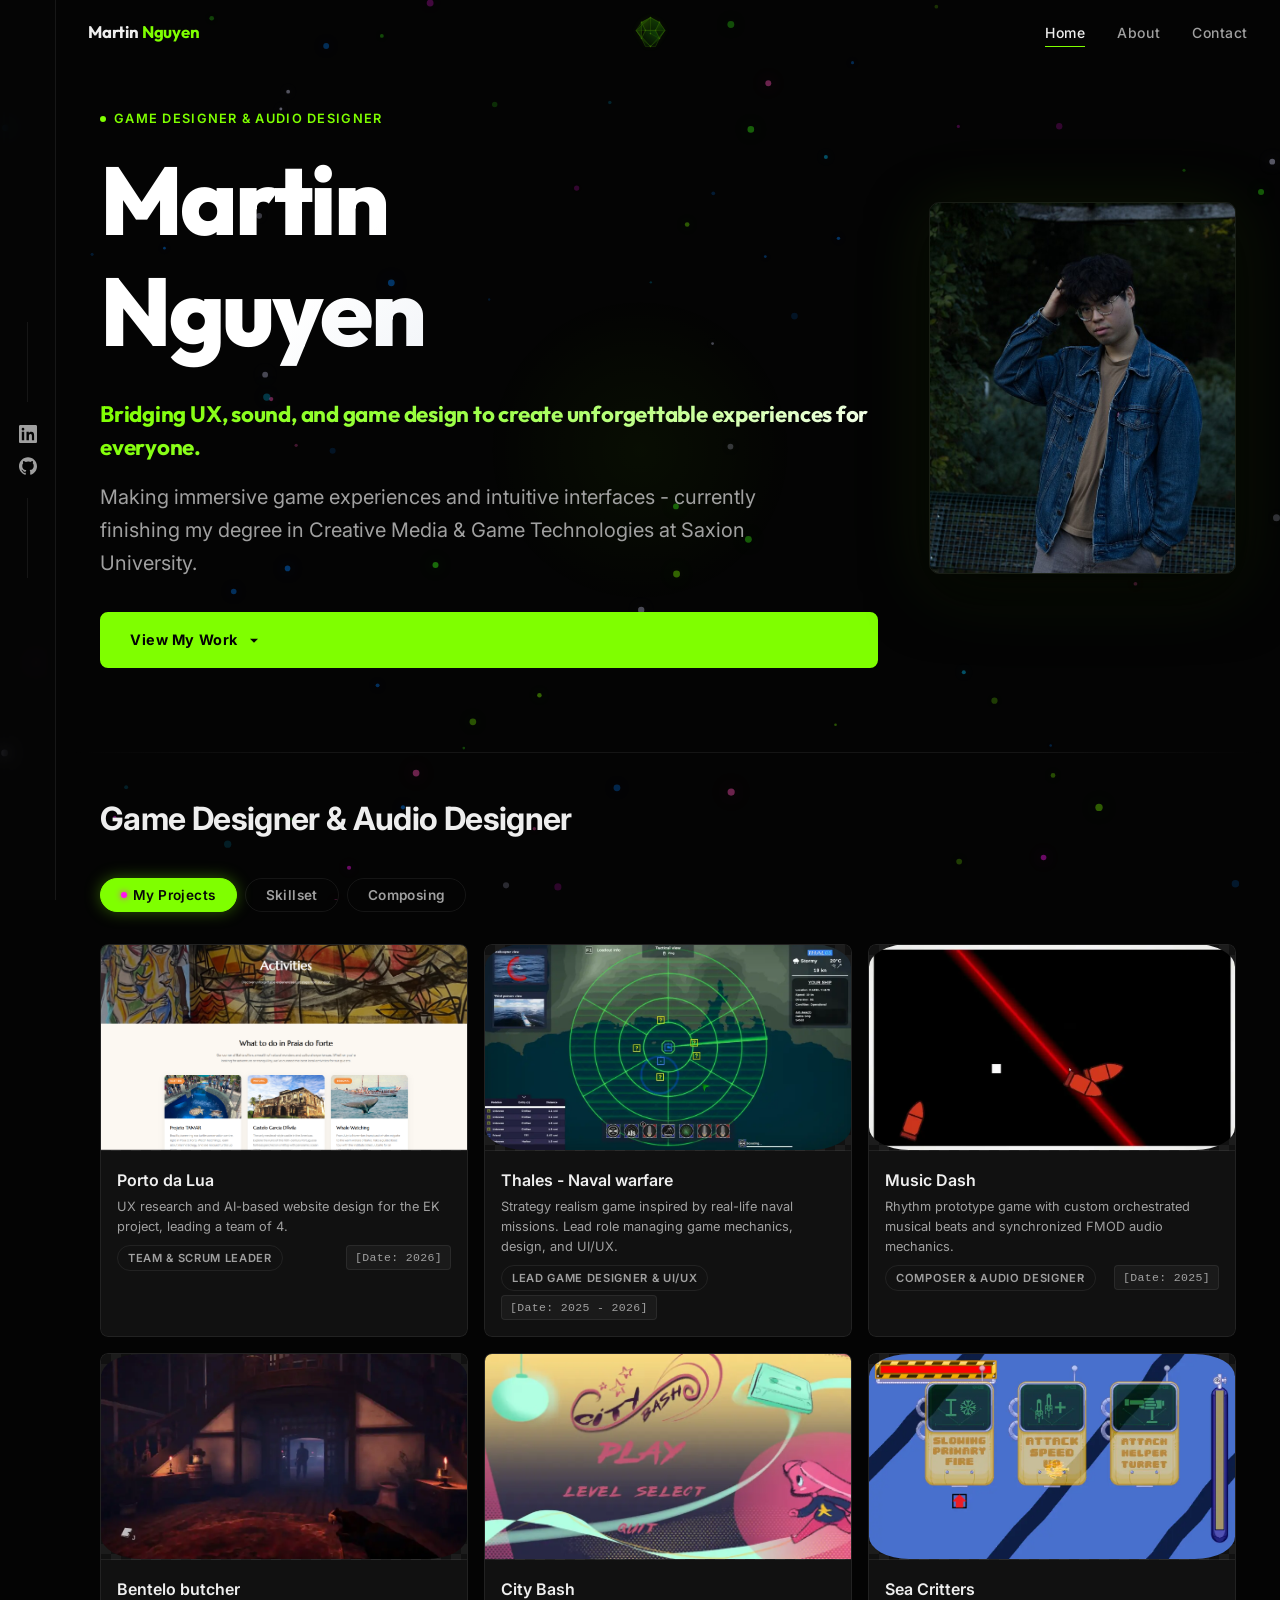
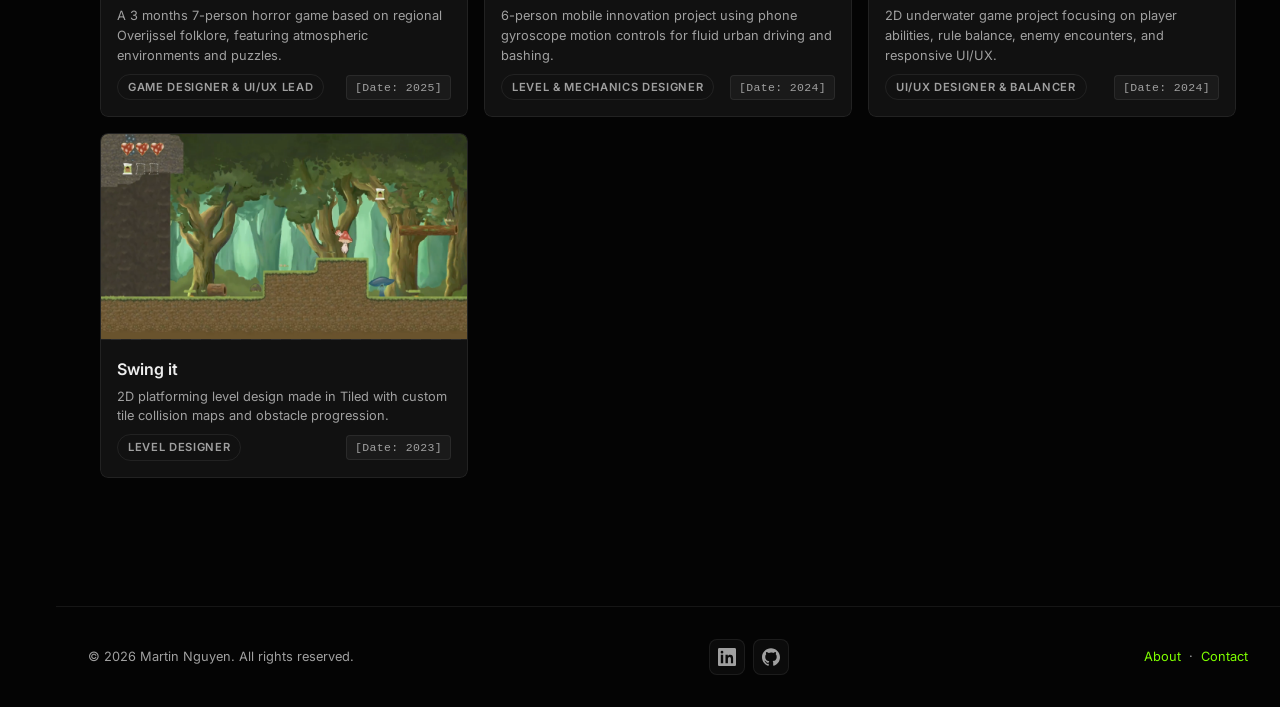
==== commit 201e2c44: "bug fix bug fix" ====
--- a/index.html
+++ b/index.html
@@ -518,15 +518,6 @@
                   <span class="card__date">[Date: 2026]</span>
                 </div>
               </div>
-              <svg
-                class="card__link-icon"
-                viewBox="0 0 24 24"
-                aria-hidden="true"
-              >
-                <path
-                  d="M14 3h7v7l-2-2-7 7-2-2 7-7-3-3zm-11 16V5h7v2H5v12h12v-6h2v8H3z"
-                />
-              </svg>
             </article>
 
             <!-- ---- PROJECT 2: Thales - Naval warfare (2025-2026) ---- -->
@@ -567,15 +558,6 @@
                   <span class="card__date">[Date: 2025 - 2026]</span>
                 </div>
               </div>
-              <svg
-                class="card__link-icon"
-                viewBox="0 0 24 24"
-                aria-hidden="true"
-              >
-                <path
-                  d="M14 3h7v7l-2-2-7 7-2-2 7-7-3-3zm-11 16V5h7v2H5v12h12v-6h2v8H3z"
-                />
-              </svg>
             </article>
 
             <!-- ---- PROJECT 3: Music Dash (2025) ---- -->
@@ -616,15 +598,6 @@
                   <span class="card__date">[Date: 2025]</span>
                 </div>
               </div>
-              <svg
-                class="card__link-icon"
-                viewBox="0 0 24 24"
-                aria-hidden="true"
-              >
-                <path
-                  d="M14 3h7v7l-2-2-7 7-2-2 7-7-3-3zm-11 16V5h7v2H5v12h12v-6h2v8H3z"
-                />
-              </svg>
             </article>
 
             <!-- ---- PROJECT 4: Bentelo butcher (2025) ---- -->
@@ -665,15 +638,6 @@
                   <span class="card__date">[Date: 2025]</span>
                 </div>
               </div>
-              <svg
-                class="card__link-icon"
-                viewBox="0 0 24 24"
-                aria-hidden="true"
-              >
-                <path
-                  d="M14 3h7v7l-2-2-7 7-2-2 7-7-3-3zm-11 16V5h7v2H5v12h12v-6h2v8H3z"
-                />
-              </svg>
             </article>
 
             <!-- ---- PROJECT 5: City Bash (2024) ---- -->
@@ -714,15 +678,6 @@
                   <span class="card__date">[Date: 2024]</span>
                 </div>
               </div>
-              <svg
-                class="card__link-icon"
-                viewBox="0 0 24 24"
-                aria-hidden="true"
-              >
-                <path
-                  d="M14 3h7v7l-2-2-7 7-2-2 7-7-3-3zm-11 16V5h7v2H5v12h12v-6h2v8H3z"
-                />
-              </svg>
             </article>
 
             <!-- ---- PROJECT 6: Sea Critters (2024) ---- -->
@@ -763,15 +718,6 @@
                   <span class="card__date">[Date: 2024]</span>
                 </div>
               </div>
-              <svg
-                class="card__link-icon"
-                viewBox="0 0 24 24"
-                aria-hidden="true"
-              >
-                <path
-                  d="M14 3h7v7l-2-2-7 7-2-2 7-7-3-3zm-11 16V5h7v2H5v12h12v-6h2v8H3z"
-                />
-              </svg>
             </article>
 
             <!-- ---- PROJECT 7: Swing it (2023 — oldest) ---- -->
@@ -812,15 +758,6 @@
                   <span class="card__date">[Date: 2023]</span>
                 </div>
               </div>
-              <svg
-                class="card__link-icon"
-                viewBox="0 0 24 24"
-                aria-hidden="true"
-              >
-                <path
-                  d="M14 3h7v7l-2-2-7 7-2-2 7-7-3-3zm-11 16V5h7v2H5v12h12v-6h2v8H3z"
-                />
-              </svg>
             </article>
           </div>
           <!-- /card-grid -->
@@ -872,15 +809,6 @@
                   <span class="card__date">[Skill]</span>
                 </div>
               </div>
-              <svg
-                class="card__link-icon"
-                viewBox="0 0 24 24"
-                aria-hidden="true"
-              >
-                <path
-                  d="M14 3h7v7l-2-2-7 7-2-2 7-7-3-3zm-11 16V5h7v2H5v12h12v-6h2v8H3z"
-                />
-              </svg>
             </article>
 
             <!-- ---- SKILL 2: Ableton Live ---- -->
@@ -917,15 +845,6 @@
                   <span class="card__date">[Skill]</span>
                 </div>
               </div>
-              <svg
-                class="card__link-icon"
-                viewBox="0 0 24 24"
-                aria-hidden="true"
-              >
-                <path
-                  d="M14 3h7v7l-2-2-7 7-2-2 7-7-3-3zm-11 16V5h7v2H5v12h12v-6h2v8H3z"
-                />
-              </svg>
             </article>
 
             <!-- ---- SKILL 3: Unity ---- -->
@@ -962,15 +881,6 @@
                   <span class="card__date">[Skill]</span>
                 </div>
               </div>
-              <svg
-                class="card__link-icon"
-                viewBox="0 0 24 24"
-                aria-hidden="true"
-              >
-                <path
-                  d="M14 3h7v7l-2-2-7 7-2-2 7-7-3-3zm-11 16V5h7v2H5v12h12v-6h2v8H3z"
-                />
-              </svg>
             </article>
 
             <!-- ---- SKILL 4: Maya ---- -->
@@ -1007,15 +917,6 @@
                   <span class="card__date">[Skill]</span>
                 </div>
               </div>
-              <svg
-                class="card__link-icon"
-                viewBox="0 0 24 24"
-                aria-hidden="true"
-              >
-                <path
-                  d="M14 3h7v7l-2-2-7 7-2-2 7-7-3-3zm-11 16V5h7v2H5v12h12v-6h2v8H3z"
-                />
-              </svg>
             </article>
 
             <!-- ---- SKILL 5: Photoshop ---- -->
@@ -1052,15 +953,6 @@
                   <span class="card__date">[Skill]</span>
                 </div>
               </div>
-              <svg
-                class="card__link-icon"
-                viewBox="0 0 24 24"
-                aria-hidden="true"
-              >
-                <path
-                  d="M14 3h7v7l-2-2-7 7-2-2 7-7-3-3zm-11 16V5h7v2H5v12h12v-6h2v8H3z"
-                />
-              </svg>
             </article>
 
             <!-- ---- SKILL 6: Premiere Pro ---- -->
@@ -1097,15 +989,6 @@
                   <span class="card__date">[Skill]</span>
                 </div>
               </div>
-              <svg
-                class="card__link-icon"
-                viewBox="0 0 24 24"
-                aria-hidden="true"
-              >
-                <path
-                  d="M14 3h7v7l-2-2-7 7-2-2 7-7-3-3zm-11 16V5h7v2H5v12h12v-6h2v8H3z"
-                />
-              </svg>
             </article>
 
             <!-- ---- SKILL 7: HTML / CSS / JS ---- -->
@@ -1142,15 +1025,6 @@
                   <span class="card__date">[Skill]</span>
                 </div>
               </div>
-              <svg
-                class="card__link-icon"
-                viewBox="0 0 24 24"
-                aria-hidden="true"
-              >
-                <path
-                  d="M14 3h7v7l-2-2-7 7-2-2 7-7-3-3zm-11 16V5h7v2H5v12h12v-6h2v8H3z"
-                />
-              </svg>
             </article>
 
             <!-- ---- SKILL 8: Antigravity ---- -->
@@ -1187,15 +1061,6 @@
                   <span class="card__date">[Skill]</span>
                 </div>
               </div>
-              <svg
-                class="card__link-icon"
-                viewBox="0 0 24 24"
-                aria-hidden="true"
-              >
-                <path
-                  d="M14 3h7v7l-2-2-7 7-2-2 7-7-3-3zm-11 16V5h7v2H5v12h12v-6h2v8H3z"
-                />
-              </svg>
             </article>
           </div>
           <!-- /card-grid -->
@@ -1249,15 +1114,6 @@
                   <span class="card__date">[Date: 2026]</span>
                 </div>
               </div>
-              <svg
-                class="card__link-icon"
-                viewBox="0 0 24 24"
-                aria-hidden="true"
-              >
-                <path
-                  d="M14 3h7v7l-2-2-7 7-2-2 7-7-3-3zm-11 16V5h7v2H5v12h12v-6h2v8H3z"
-                />
-              </svg>
             </article>
 
             <!-- ---- COMPOSITION 2: Spring ---- -->
@@ -1295,15 +1151,6 @@
                   <span class="card__date">[Date: 2025]</span>
                 </div>
               </div>
-              <svg
-                class="card__link-icon"
-                viewBox="0 0 24 24"
-                aria-hidden="true"
-              >
-                <path
-                  d="M14 3h7v7l-2-2-7 7-2-2 7-7-3-3zm-11 16V5h7v2H5v12h12v-6h2v8H3z"
-                />
-              </svg>
             </article>
 
             <!-- ---- COMPOSITION 3: Soft (Orchestral) ---- -->
@@ -1341,15 +1188,6 @@
                   <span class="card__date">[Date: 2023]</span>
                 </div>
               </div>
-              <svg
-                class="card__link-icon"
-                viewBox="0 0 24 24"
-                aria-hidden="true"
-              >
-                <path
-                  d="M14 3h7v7l-2-2-7 7-2-2 7-7-3-3zm-11 16V5h7v2H5v12h12v-6h2v8H3z"
-                />
-              </svg>
             </article>
 
             <!-- ---- COMPOSITION 4: Diamond Jack ---- -->
@@ -1387,15 +1225,6 @@
                   <span class="card__date">[Date: 2025]</span>
                 </div>
               </div>
-              <svg
-                class="card__link-icon"
-                viewBox="0 0 24 24"
-                aria-hidden="true"
-              >
-                <path
-                  d="M14 3h7v7l-2-2-7 7-2-2 7-7-3-3zm-11 16V5h7v2H5v12h12v-6h2v8H3z"
-                />
-              </svg>
             </article>
 
             <!-- ---- COMPOSITION 5: Old world ---- -->
@@ -1433,15 +1262,6 @@
                   <span class="card__date">[Date: 2023]</span>
                 </div>
               </div>
-              <svg
-                class="card__link-icon"
-                viewBox="0 0 24 24"
-                aria-hidden="true"
-              >
-                <path
-                  d="M14 3h7v7l-2-2-7 7-2-2 7-7-3-3zm-11 16V5h7v2H5v12h12v-6h2v8H3z"
-                />
-              </svg>
             </article>
 
             <!-- ---- COMPOSITION 6: Soft (MIDI) ---- -->
@@ -1479,15 +1299,6 @@
                   <span class="card__date">[Date: 2023]</span>
                 </div>
               </div>
-              <svg
-                class="card__link-icon"
-                viewBox="0 0 24 24"
-                aria-hidden="true"
-              >
-                <path
-                  d="M14 3h7v7l-2-2-7 7-2-2 7-7-3-3zm-11 16V5h7v2H5v12h12v-6h2v8H3z"
-                />
-              </svg>
             </article>
           </div>
           <!-- /card-grid -->
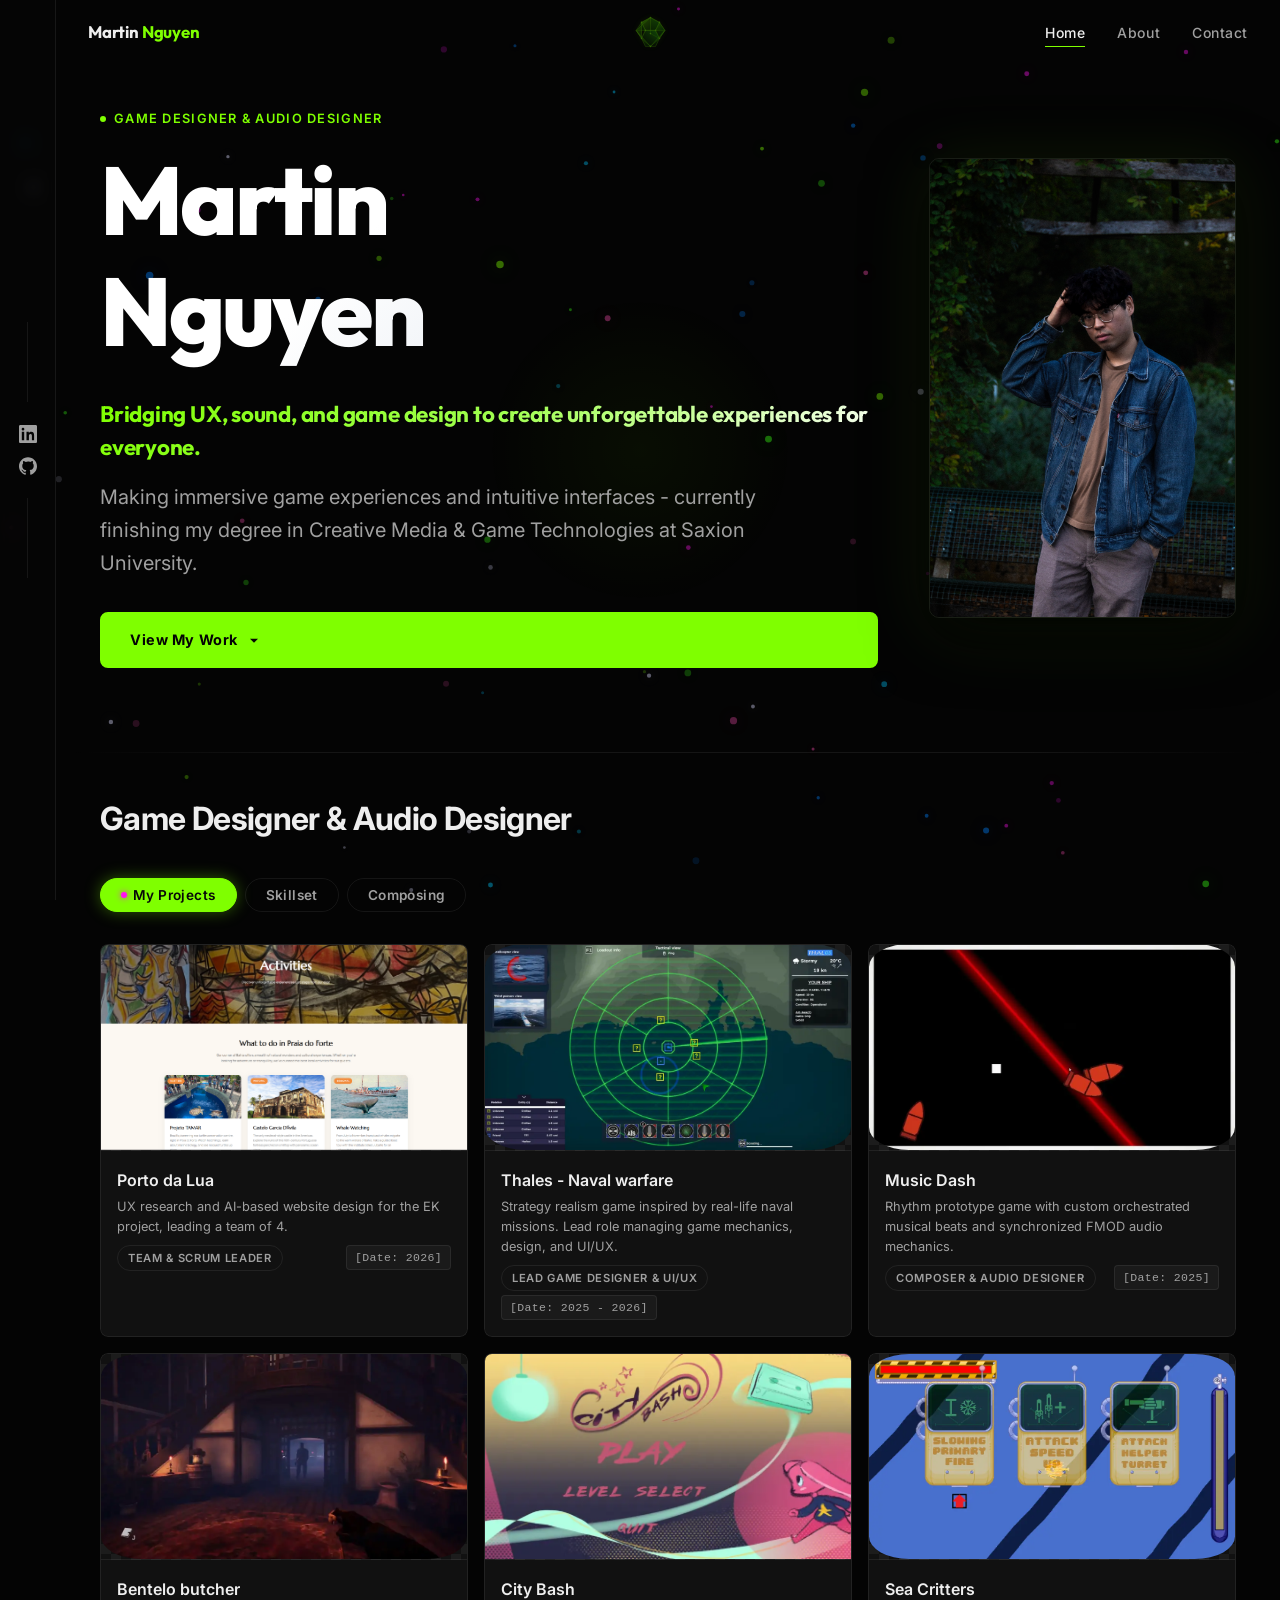
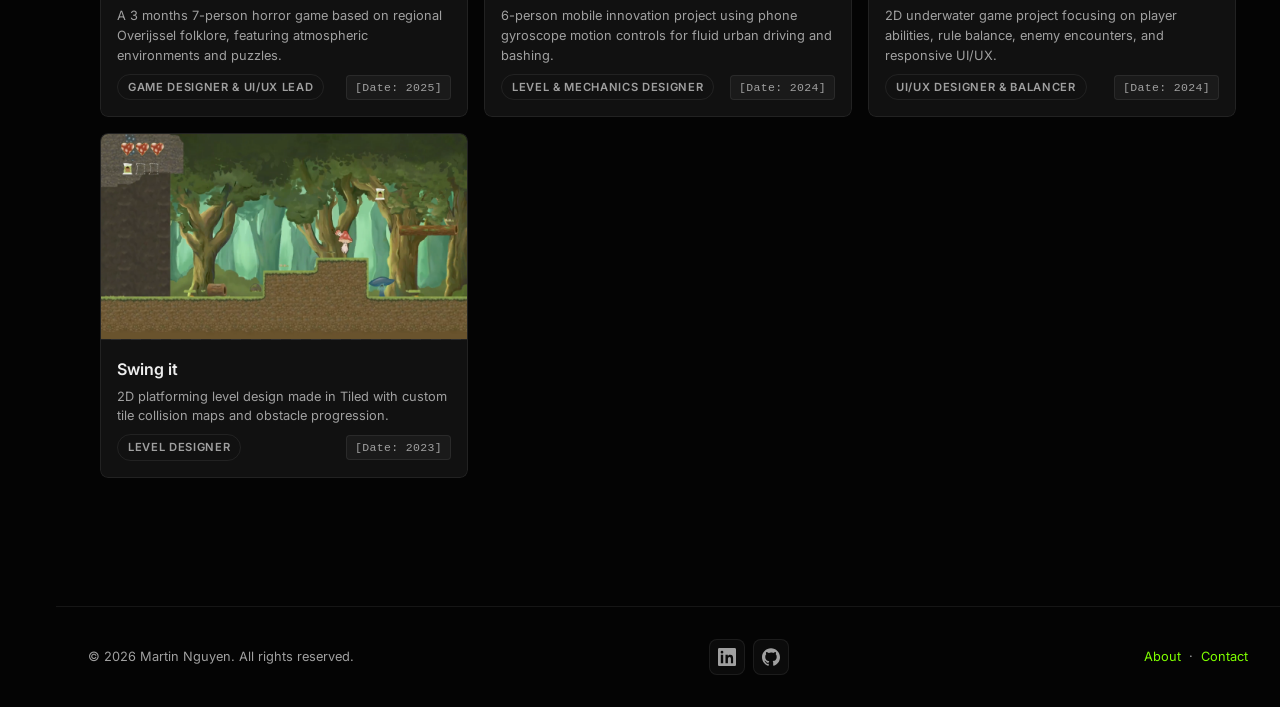
==== commit 89095361: "Changing url" ====
--- a/index.html
+++ b/index.html
@@ -154,7 +154,7 @@
         <!-- Brand / Logo - left side -->
         <a
           class="navbar__brand"
-          href="index.html"
+          href="/Portfolio/"
           aria-label="Martin Nguyen - Home"
         >
           Martin <span>Nguyen</span>
@@ -270,7 +270,10 @@
         <!-- Desktop nav links - right side -->
         <ul class="navbar__links" role="list">
           <li>
-            <a class="navbar__link active" href="index.html" aria-current="page"
+            <a
+              class="navbar__link active"
+              href="/Portfolio/"
+              aria-current="page"
               >Home</a
             >
           </li>
@@ -299,7 +302,7 @@
           aria-label="Mobile navigation"
         >
           <ul role="list">
-            <li><a class="navbar__link" href="index.html">Home</a></li>
+            <li><a class="navbar__link" href="/Portfolio/">Home</a></li>
             <li><a class="navbar__link" href="about.html">About</a></li>
             <li><a class="navbar__link" href="contact.html">Contact</a></li>
           </ul>
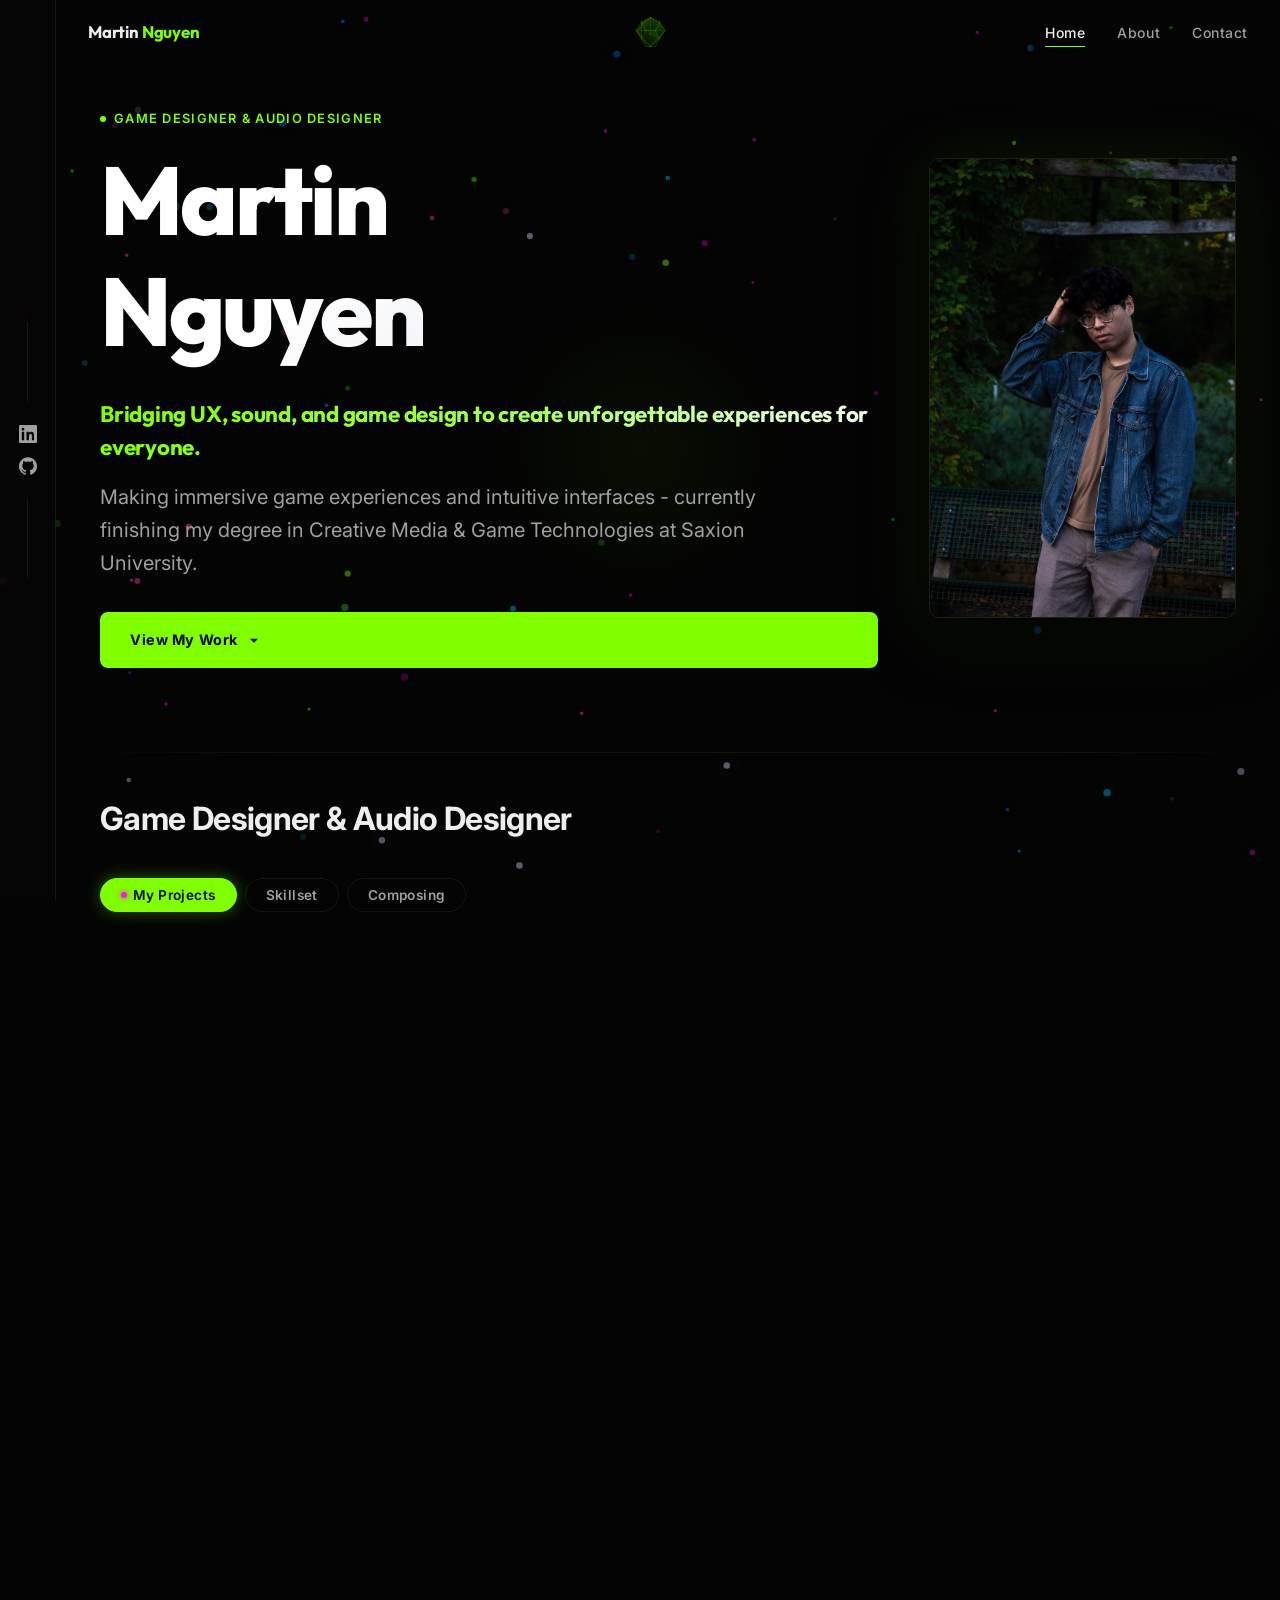
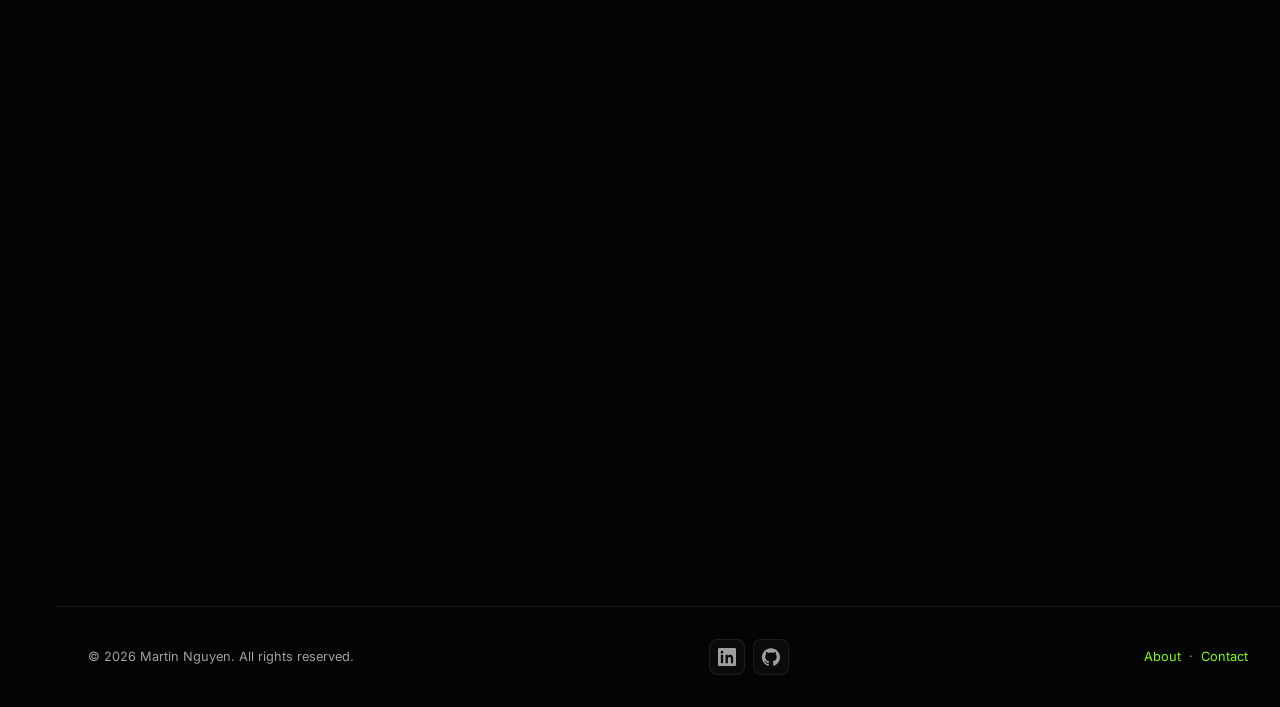
==== commit 997e2a70: "testing .html" ====
--- a/index.html
+++ b/index.html
@@ -277,7 +277,7 @@
               >Home</a
             >
           </li>
-          <li><a class="navbar__link" href="about.html">About</a></li>
+          <li><a class="navbar__link" href="/Portfolio/about">About</a></li>
           <li><a class="navbar__link" href="contact.html">Contact</a></li>
         </ul>
 
@@ -303,7 +303,7 @@
         >
           <ul role="list">
             <li><a class="navbar__link" href="/Portfolio/">Home</a></li>
-            <li><a class="navbar__link" href="about.html">About</a></li>
+            <li><a class="navbar__link" href="/Portfolio/about">About</a></li>
             <li><a class="navbar__link" href="contact.html">Contact</a></li>
           </ul>
           <div class="mobile-menu-socials" aria-label="Social links">
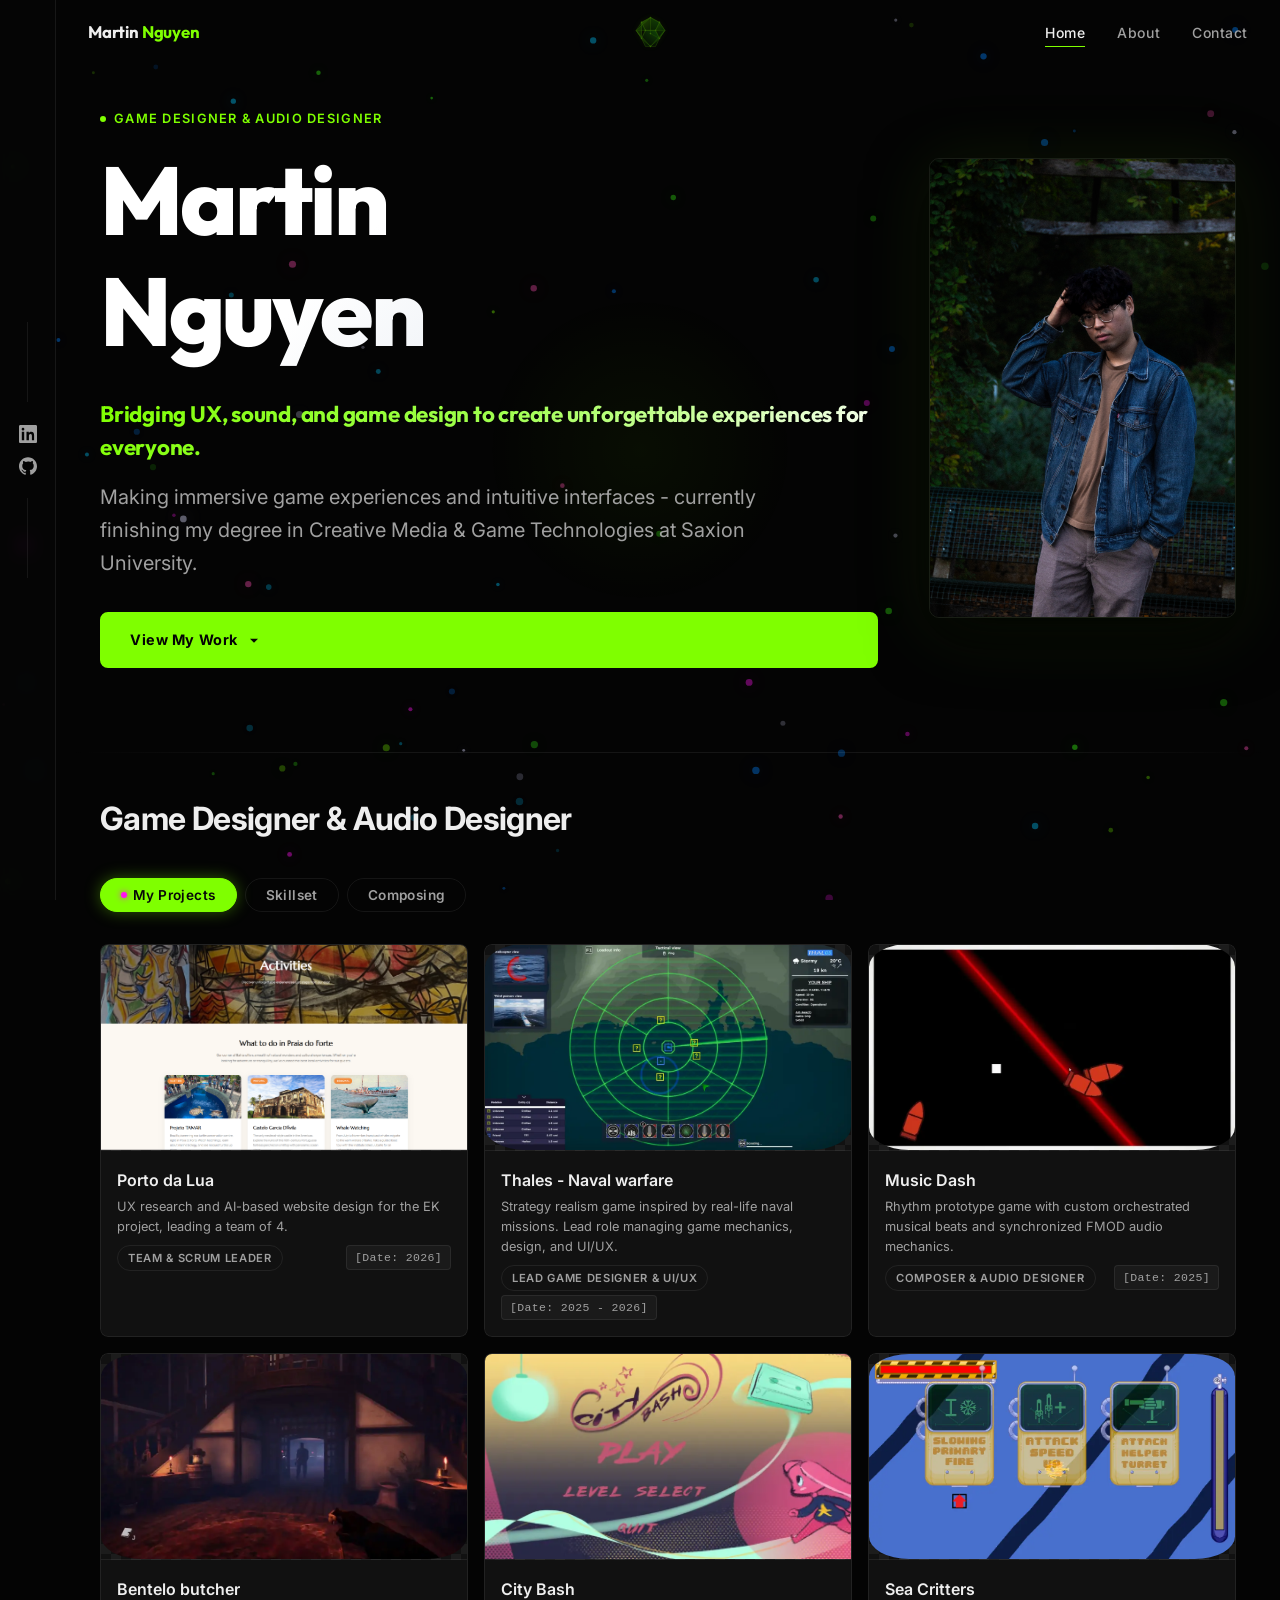
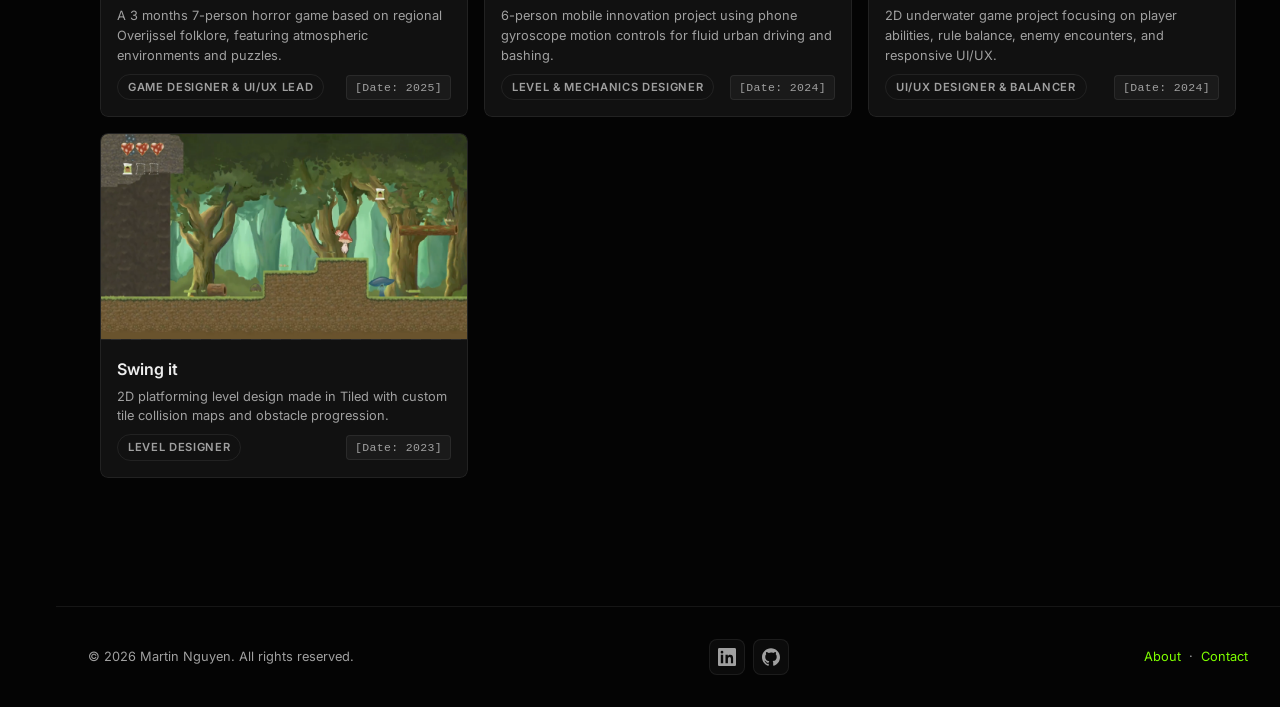
==== commit 27399776: "bug fixes re-adding scroll that was removed alongst the way" ====
--- a/index.html
+++ b/index.html
@@ -154,7 +154,7 @@
         <!-- Brand / Logo - left side -->
         <a
           class="navbar__brand"
-          href="/Portfolio/"
+          href="index.html"
           aria-label="Martin Nguyen - Home"
         >
           Martin <span>Nguyen</span>
@@ -272,12 +272,12 @@
           <li>
             <a
               class="navbar__link active"
-              href="/Portfolio/"
+              href="index.html"
               aria-current="page"
               >Home</a
             >
           </li>
-          <li><a class="navbar__link" href="/Portfolio/about">About</a></li>
+          <li><a class="navbar__link" href="about.html">About</a></li>
           <li><a class="navbar__link" href="contact.html">Contact</a></li>
         </ul>
 
@@ -302,8 +302,8 @@
           aria-label="Mobile navigation"
         >
           <ul role="list">
-            <li><a class="navbar__link" href="/Portfolio/">Home</a></li>
-            <li><a class="navbar__link" href="/Portfolio/about">About</a></li>
+            <li><a class="navbar__link" href="index.html">Home</a></li>
+            <li><a class="navbar__link" href="about.html">About</a></li>
             <li><a class="navbar__link" href="contact.html">Contact</a></li>
           </ul>
           <div class="mobile-menu-socials" aria-label="Social links">
@@ -1515,6 +1515,7 @@
     <!-- ================================================================
        SCRIPTS - load order: effects then cards
        ================================================================ -->
+    <script src="js/nav.js"></script>
     <script src="js/effects.js"></script>
     <script src="js/cards.js"></script>
     <script>
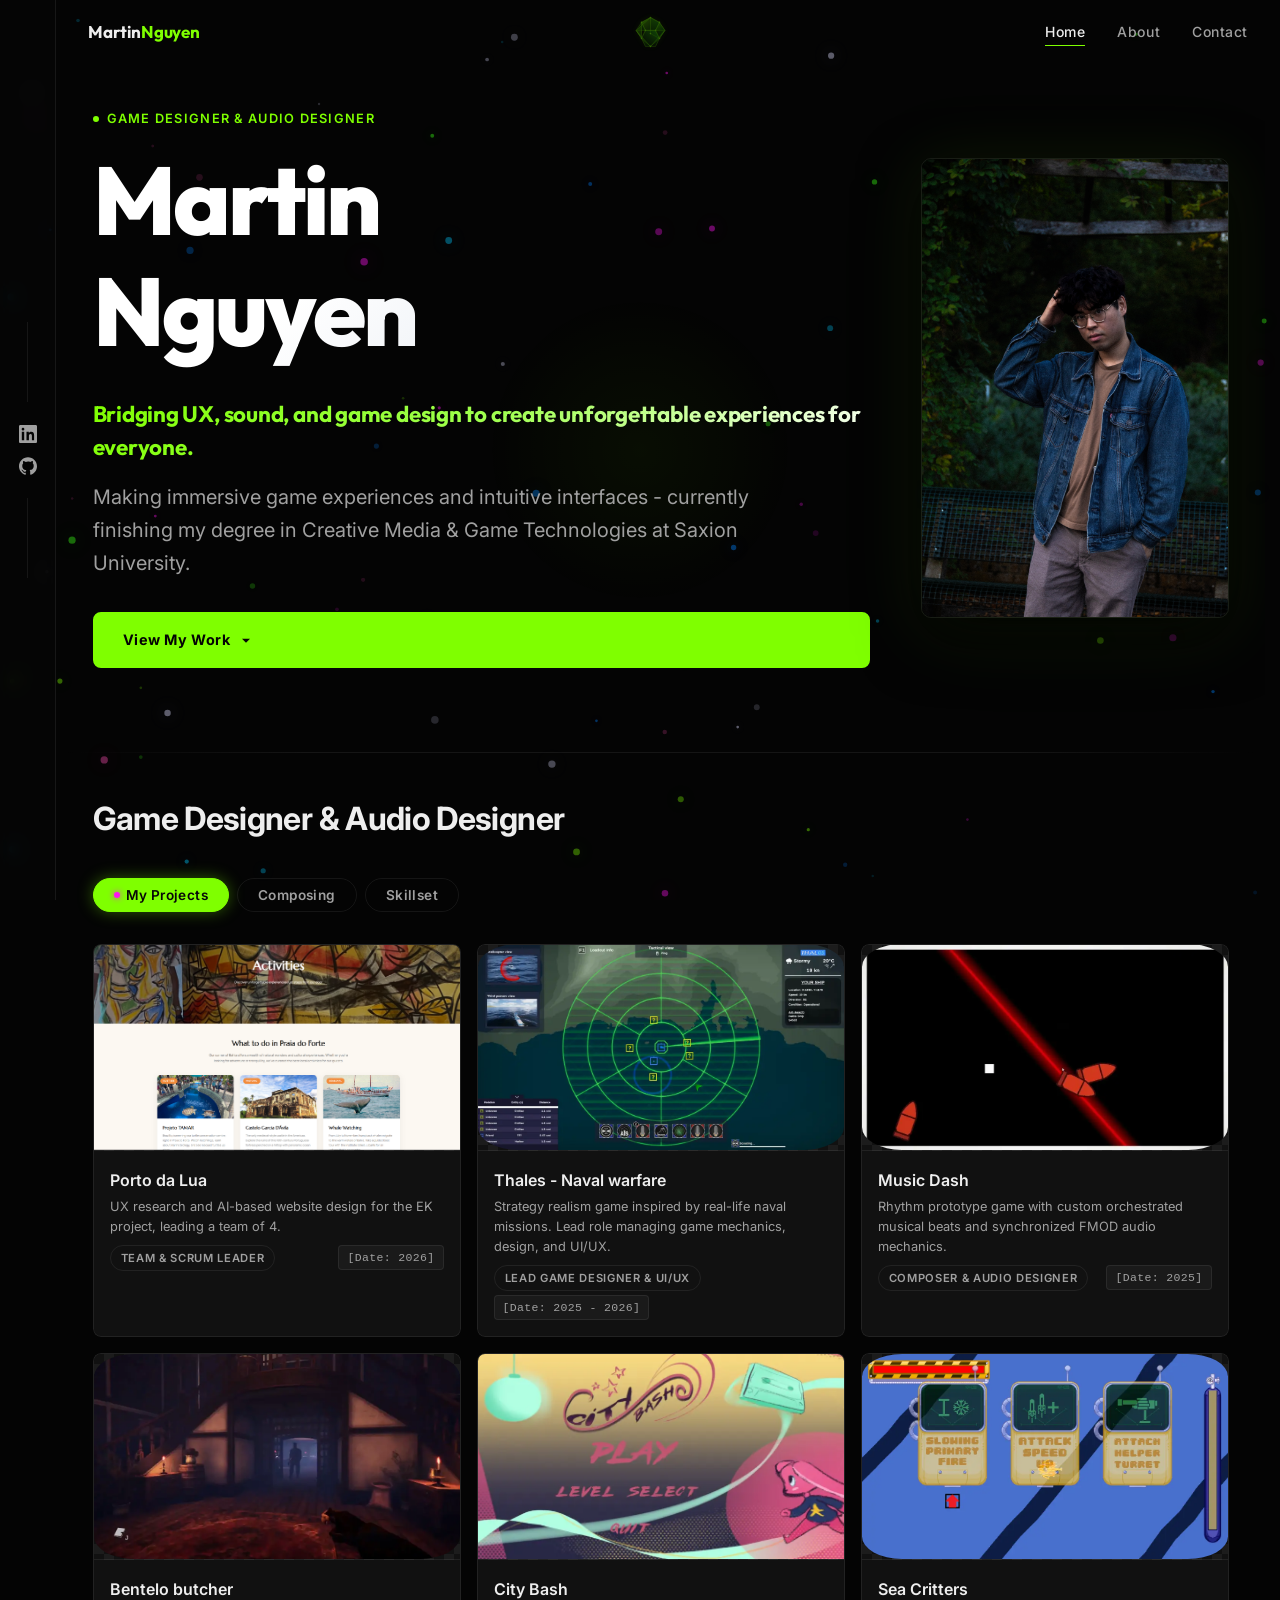
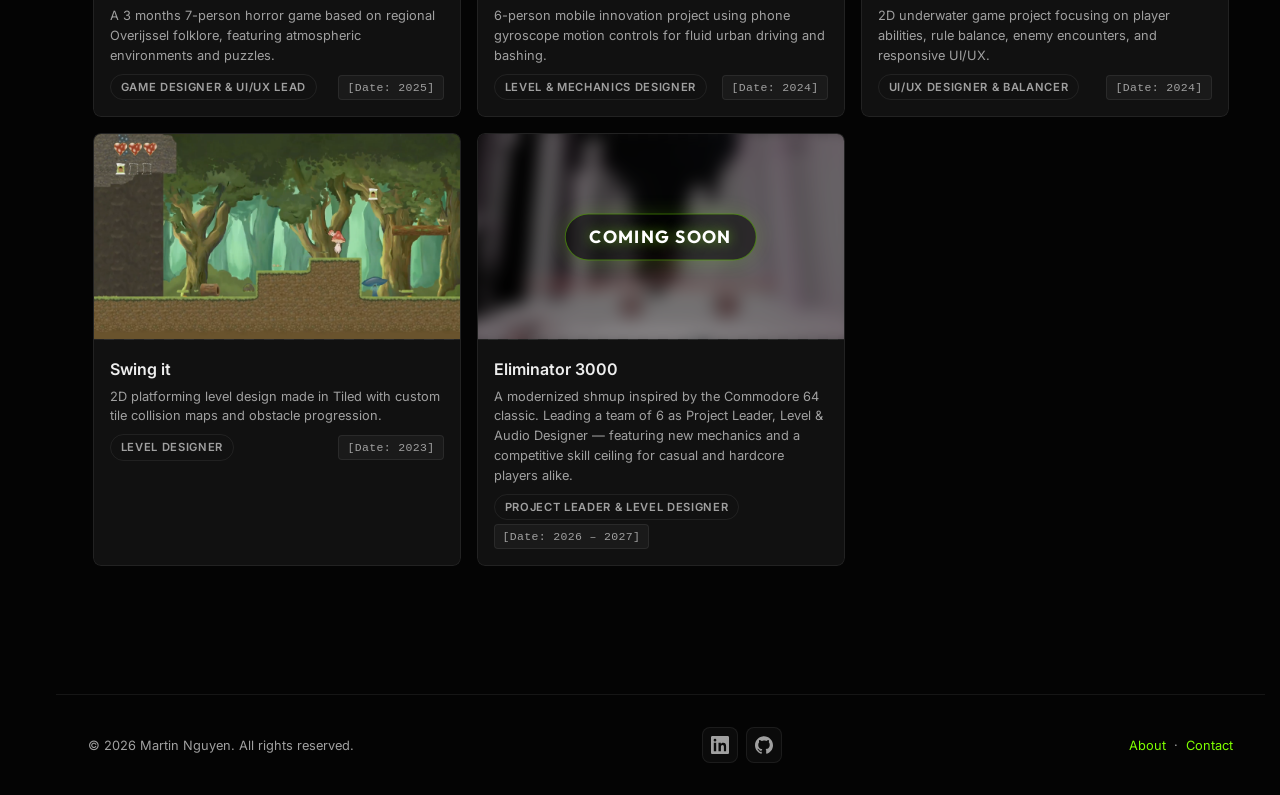
==== commit 9663fdaa: "new card and layout change new card and layout change" ====
--- a/index.html
+++ b/index.html
@@ -155,6 +155,7 @@
         <a
           class="navbar__brand"
           href="index.html"
+          data-nav="home"
           aria-label="Martin Nguyen - Home"
         >
           Martin <span>Nguyen</span>
@@ -273,12 +274,13 @@
             <a
               class="navbar__link active"
               href="index.html"
+              data-nav="home"
               aria-current="page"
               >Home</a
             >
           </li>
-          <li><a class="navbar__link" href="about.html">About</a></li>
-          <li><a class="navbar__link" href="contact.html">Contact</a></li>
+          <li><a class="navbar__link" href="about.html" data-nav="about">About</a></li>
+          <li><a class="navbar__link" href="contact.html" data-nav="contact">Contact</a></li>
         </ul>
 
         <!-- Hamburger toggle - visible only on mobile (CSS) -->
@@ -302,9 +304,9 @@
           aria-label="Mobile navigation"
         >
           <ul role="list">
-            <li><a class="navbar__link" href="index.html">Home</a></li>
-            <li><a class="navbar__link" href="about.html">About</a></li>
-            <li><a class="navbar__link" href="contact.html">Contact</a></li>
+            <li><a class="navbar__link" href="index.html" data-nav="home">Home</a></li>
+            <li><a class="navbar__link" href="about.html" data-nav="about">About</a></li>
+            <li><a class="navbar__link" href="contact.html" data-nav="contact">Contact</a></li>
           </ul>
           <div class="mobile-menu-socials" aria-label="Social links">
             <a
@@ -450,6 +452,15 @@
           </button>
           <button
             class="tab-btn"
+            data-tab="composing"
+            role="tab"
+            aria-selected="false"
+            aria-controls="panel-composing"
+          >
+            Composing
+          </button>
+          <button
+            class="tab-btn"
             data-tab="skillset"
             id="tab-skillset"
             role="tab"
@@ -457,15 +468,6 @@
             aria-controls="panel-skillset"
           >
             Skillset
-          </button>
-          <button
-            class="tab-btn"
-            data-tab="composing"
-            role="tab"
-            aria-selected="false"
-            aria-controls="panel-composing"
-          >
-            Composing
           </button>
         </nav>
 
@@ -762,313 +764,53 @@
                 </div>
               </div>
             </article>
+
+            <!-- ---- PROJECT: Eliminator 3000 (Coming Soon) ---- -->
+            <article
+              class="card card--project glint-target card-stagger card--coming-soon"
+              data-modal-title="Eliminator 3000 — Modernized Shmup"
+              data-modal-tag="Game Design · Level Design · Audio"
+              data-modal-date="2026 – 2027"
+              data-modal-role="Project Leader, Level Designer &amp; Audio Designer"
+              data-modal-platform="PC (Unity)"
+              data-modal-overview="A modernized shoot 'em up (shmup) inspired by the classic Eliminator 3000 on the Commodore 64. Leading a team of 6, we are developing a game that bridges casual accessibility with competitive skill ceilings — featuring new mechanics, dynamic encounters, and a fresh visual identity. The project also serves as the foundation for my graduation thesis."
+              data-modal-contributions="Leading a 6-person team as Project Leader, Level Designer, and Audio Designer|Designed and documented core game mechanics, then prototyped and displayed them in Figma|Facilitating team planning, sprint reviews, and stakeholder presentations|Working closely with the client throughout development while writing my graduation thesis on the project"
+              data-modal-thumb="assets/images/eliminator-shmup-preview.png"
+              data-modal-team="6"
+              data-modal-duration="6 Months (Sept – Jan)"
+              data-modal-programs="Unity, Figma"
+              data-youtube=""
+              data-ext-link=""
+              data-ext-label=""
+              aria-label="Eliminator 3000 — Coming Soon"
+            >
+              <div class="card__thumb card__thumb--blur">
+                <img
+                  class="card__thumb-img"
+                  src="assets/images/eliminator-shmup-preview.png"
+                  alt="Eliminator 3000 — preview (coming soon)"
+                  loading="lazy"
+                />
+                <span class="card__coming-soon-badge">Coming Soon</span>
+              </div>
+              <div class="card__body">
+                <h3 class="card__title">Eliminator 3000</h3>
+                <p class="card__desc">
+                  A modernized shmup inspired by the Commodore 64 classic.
+                  Leading a team of 6 as Project Leader, Level &amp; Audio
+                  Designer — featuring new mechanics and a competitive skill
+                  ceiling for casual and hardcore players alike.
+                </p>
+                <div class="card__meta">
+                  <span class="card__tag">Project Leader &amp; Level Designer</span>
+                  <span class="card__date">[Date: 2026 – 2027]</span>
+                </div>
+              </div>
+            </article>
           </div>
           <!-- /card-grid -->
         </div>
         <!-- /tab-panel: projects -->
-
-        <!-- ============================================================
-           TAB PANEL: SKILLSET
-           ============================================================ -->
-        <div
-          class="tab-panel"
-          data-panel="skillset"
-          id="panel-skillset"
-          role="tabpanel"
-          aria-labelledby="tab-skillset"
-        >
-          <div class="card-grid">
-            <!-- ---- SKILL 1: Figma ---- -->
-            <article
-              class="card card--project glint-target card-stagger"
-              data-modal-title="Figma"
-              data-modal-tag="UI/UX & Prototyping"
-              data-modal-role="Lead UI/UX & Interaction Design"
-              data-modal-platform="Figma / Design Systems"
-              data-modal-overview="Prototyped UI and menu flows in Figma for multiple game projects, focusing on player onboarding and accessibility. Past projects and usage have been: building prototypes, UI/UX, and website prototyping."
-              data-modal-contributions="Prototyped interactive UI and menu flows across multiple game projects|Focused on player onboarding and accessible design systems|Built modular components, wireframes, and clickable website prototypes"
-              data-modal-thumb="assets/images/website-prototyping.svg"
-              data-youtube=""
-              data-ext-link=""
-              data-ext-label=""
-              aria-label="Figma - click to expand"
-            >
-              <div class="card__thumb">
-                <img
-                  class="card__thumb-img"
-                  src="assets/images/website-prototyping.svg"
-                  alt="Figma UI/UX Prototyping"
-                  loading="lazy"
-                />
-              </div>
-              <div class="card__body">
-                <h3 class="card__title">Figma</h3>
-                <p class="card__desc">
-                  Prototyped UI and menu flows in Figma for multiple game
-                  projects, focusing on player onboarding and accessibility.
-                </p>
-                <div class="card__meta">
-                  <span class="card__tag">UI/UX & Prototyping</span>
-                  <span class="card__date">[Skill]</span>
-                </div>
-              </div>
-            </article>
-
-            <!-- ---- SKILL 2: Ableton Live ---- -->
-            <article
-              class="card card--project glint-target card-stagger"
-              data-modal-title="Ableton Live"
-              data-modal-tag="Audio & Music Production"
-              data-modal-role="Music Composer & Sound Designer"
-              data-modal-platform="Ableton Live / DAW"
-              data-modal-overview="I'm comfortable using Ableton Live to edit, layer, and design custom sound effects. I apply music theory in my workflow and am actively expanding into composing original music with the same tool, driven by curiosity and creative exploration."
-              data-modal-contributions="Edited, layered, and synthesized custom sound effects for games|Applied music theory principles in arrangement and orchestration|Composed original soundtracks and dynamic stems from scratch"
-              data-modal-thumb="assets/images/ableton-skill.svg"
-              data-youtube=""
-              data-ext-link=""
-              data-ext-label=""
-              aria-label="Ableton Live - click to expand"
-            >
-              <div class="card__thumb">
-                <img
-                  class="card__thumb-img"
-                  src="assets/images/ableton-skill.svg"
-                  alt="Ableton Live DAW session"
-                  loading="lazy"
-                />
-              </div>
-              <div class="card__body">
-                <h3 class="card__title">Ableton Live</h3>
-                <p class="card__desc">
-                  Comfortable editing, layering, and designing custom sound
-                  effects, applying music theory, and composing original music.
-                </p>
-                <div class="card__meta">
-                  <span class="card__tag">Audio & Music</span>
-                  <span class="card__date">[Skill]</span>
-                </div>
-              </div>
-            </article>
-
-            <!-- ---- SKILL 3: Unity ---- -->
-            <article
-              class="card card--project glint-target card-stagger"
-              data-modal-title="Unity"
-              data-modal-tag="Game Engine & Prototyping"
-              data-modal-role="Gameplay & UI Prototyper"
-              data-modal-platform="Unity Engine (C#)"
-              data-modal-overview="For past projects I've used Unity and am familiar with its navigation and usage. It is something I'd love to learn more about, work in whilst broadening my knowledge about it."
-              data-modal-contributions="Developed gameplay prototypes and mechanics in C#|Navigated engine scene hierarchies, components, and prefabs|Designed and implemented interactive UI with Unity Canvas"
-              data-modal-thumb="assets/images/unity-skill.svg"
-              data-youtube=""
-              data-ext-link=""
-              data-ext-label=""
-              aria-label="Unity - click to expand"
-            >
-              <div class="card__thumb">
-                <img
-                  class="card__thumb-img"
-                  src="assets/images/unity-skill.svg"
-                  alt="Unity game engine editor"
-                  loading="lazy"
-                />
-              </div>
-              <div class="card__body">
-                <h3 class="card__title">Unity</h3>
-                <p class="card__desc">
-                  Familiar with navigation, scene setup, C# gameplay scripting,
-                  and rapid game prototyping in past team projects.
-                </p>
-                <div class="card__meta">
-                  <span class="card__tag">Game Engine</span>
-                  <span class="card__date">[Skill]</span>
-                </div>
-              </div>
-            </article>
-
-            <!-- ---- SKILL 4: Maya ---- -->
-            <article
-              class="card card--project glint-target card-stagger"
-              data-modal-title="Maya"
-              data-modal-tag="3D Modeling & Texturing"
-              data-modal-role="3D Artist & Modeler"
-              data-modal-platform="Autodesk Maya & Substance Painter"
-              data-modal-overview="I've learned and have experience in UV mapping and 3D modelling in Maya. Additionally I'm able to use Adobe Substance painter to paint the model in. Working on Maya is a enjoyable process to me that I'm willing to learn more about."
-              data-modal-contributions="Created clean 3D polygonal models and topology in Maya|Executed accurate UV unwrapping and mapping layouts|Handled PBR texture painting in Adobe Substance Painter"
-              data-modal-thumb="assets/images/maya-skill.svg"
-              data-youtube=""
-              data-ext-link="https://sketchfab.com/maritin"
-              data-ext-label="View on Sketchfab "
-              aria-label="Maya - click to expand"
-            >
-              <div class="card__thumb">
-                <img
-                  class="card__thumb-img"
-                  src="assets/images/maya-skill.svg"
-                  alt="Maya 3D modeling viewport"
-                  loading="lazy"
-                />
-              </div>
-              <div class="card__body">
-                <h3 class="card__title">Maya</h3>
-                <p class="card__desc">
-                  Experience in UV mapping and 3D modelling in Maya, alongside
-                  texture painting with Adobe Substance Painter.
-                </p>
-                <div class="card__meta">
-                  <span class="card__tag">3D Modeling</span>
-                  <span class="card__date">[Skill]</span>
-                </div>
-              </div>
-            </article>
-
-            <!-- ---- SKILL 5: Photoshop ---- -->
-            <article
-              class="card card--project glint-target card-stagger"
-              data-modal-title="Photoshop"
-              data-modal-tag="Asset Design & Compositing"
-              data-modal-role="Graphic Designer & Compositor"
-              data-modal-platform="Adobe Photoshop"
-              data-modal-overview="In the past years I've been using photoshop for projects and assignments. I've been using it every so often ever for several years. The movie poster is made for an assignment. Several different assets were edited and used to bring together one composite."
-              data-modal-contributions="Edited and blended multiple asset layers into polished visual composites|Making UI textures, icons, posters, and marketing mockups|Utilized non-destructive adjustment layers, masks, and color correction"
-              data-modal-thumb="assets/images/photoshop-skill.svg"
-              data-youtube=""
-              data-ext-link=""
-              data-ext-label=""
-              aria-label="Photoshop - click to expand"
-            >
-              <div class="card__thumb">
-                <img
-                  class="card__thumb-img"
-                  src="assets/images/photoshop-skill.svg"
-                  alt="Photoshop composite artwork poster"
-                  loading="lazy"
-                />
-              </div>
-              <div class="card__body">
-                <h3 class="card__title">Photoshop</h3>
-                <p class="card__desc">
-                  Years of experience using Photoshop for graphic design, asset
-                  creation, photo manipulation, and poster compositing.
-                </p>
-                <div class="card__meta">
-                  <span class="card__tag">Design & Compositing</span>
-                  <span class="card__date">[Skill]</span>
-                </div>
-              </div>
-            </article>
-
-            <!-- ---- SKILL 6: Premiere Pro ---- -->
-            <article
-              class="card card--project glint-target card-stagger"
-              data-modal-title="Premiere Pro"
-              data-modal-tag="Video Editing & Motion"
-              data-modal-role="Video Editor & Motion Designer"
-              data-modal-platform="Adobe Premiere Pro"
-              data-modal-overview="Video editing is something I really enjoy and want to learn more about. Having the freedom to make any composites the way you want for the audience to see is something I really enjoy doing and open to learn so much more about it. I have some experience that I plan to build on to more in the future."
-              data-modal-contributions="Cut, paced, and synchronized gameplay trailers to musical beats|Created composite video edits, transitions, and audio syncs|Color-graded footage and exported optimized deliverables for web"
-              data-modal-thumb="assets/images/premiere-skill.svg"
-              data-youtube=""
-              data-ext-link=""
-              data-ext-label=""
-              aria-label="Premiere Pro - click to expand"
-            >
-              <div class="card__thumb">
-                <img
-                  class="card__thumb-img"
-                  src="assets/images/premiere-skill.svg"
-                  alt="Premiere Pro video timeline editing"
-                  loading="lazy"
-                />
-              </div>
-              <div class="card__body">
-                <h3 class="card__title">Premiere Pro</h3>
-                <p class="card__desc">
-                  Video editing and compositing for gameplay showcase reels,
-                  synchronized video cuts, and audio pacing.
-                </p>
-                <div class="card__meta">
-                  <span class="card__tag">Video Editing</span>
-                  <span class="card__date">[Skill]</span>
-                </div>
-              </div>
-            </article>
-
-            <!-- ---- SKILL 7: HTML / CSS / JS ---- -->
-            <article
-              class="card card--project glint-target card-stagger"
-              data-modal-title="HTML / CSS / JS"
-              data-modal-tag="Web Development"
-              data-modal-role="Frontend Web Prototyper"
-              data-modal-platform="HTML5 / Modern CSS / Vanilla JS"
-              data-modal-overview="I have experience working with HTML and CSS to create and style basic web pages. While my JavaScript knowledge is currently at a beginner level, I am planning to expand my skills in this area as part of my ongoing studies."
-              data-modal-contributions="Built semantic, accessible multi-page HTML layouts|Styled responsive layouts using modern Flexbox, Grid, and CSS variables|Implemented interactive DOM controls, tab switchers, and modals"
-              data-modal-thumb="assets/images/html-css-js-skill.svg"
-              data-youtube=""
-              data-ext-link=""
-              data-ext-label=""
-              aria-label="HTML CSS JS - click to expand"
-            >
-              <div class="card__thumb">
-                <img
-                  class="card__thumb-img"
-                  src="assets/images/html-css-js-skill.svg"
-                  alt="HTML CSS JavaScript code"
-                  loading="lazy"
-                />
-              </div>
-              <div class="card__body">
-                <h3 class="card__title">HTML / CSS / JS</h3>
-                <p class="card__desc">
-                  Experience creating and styling responsive web pages with HTML
-                  and CSS, expanding JavaScript proficiency.
-                </p>
-                <div class="card__meta">
-                  <span class="card__tag">Web Dev</span>
-                  <span class="card__date">[Skill]</span>
-                </div>
-              </div>
-            </article>
-
-            <!-- ---- SKILL 8: Antigravity ---- -->
-            <article
-              class="card card--project glint-target card-stagger"
-              data-modal-title="Antigravity"
-              data-modal-tag="AI Coding Agent & Web Dev"
-              data-modal-role="AI-Assisted Web Developer"
-              data-modal-platform="Antigravity / Web Applications"
-              data-modal-overview="I am comfortable using Antigravity as an AI-assisted development workflow tool to build, refine, and deploy full-stack web applications and several client websites efficiently."
-              data-modal-contributions="Built and deployed several custom client websites using AI agent-assisted workflows|Rapidly prototyped responsive web layouts, interactive components, and sleek UI/UX design systems|Integrated modern web technologies, performance optimizations, and accessible front-end architectures"
-              data-modal-thumb="assets/images/antigravity-skill.png"
-              data-youtube=""
-              data-ext-link=""
-              data-ext-label=""
-              aria-label="Antigravity - click to expand"
-            >
-              <div class="card__thumb">
-                <img
-                  class="card__thumb-img"
-                  src="assets/images/antigravity-skill.png"
-                  alt="Antigravity AI Agent Development Environment"
-                  loading="lazy"
-                />
-              </div>
-              <div class="card__body">
-                <h3 class="card__title">Antigravity</h3>
-                <p class="card__desc">
-                  Comfortable using Antigravity to build and launch full-stack
-                  web applications and several client websites efficiently.
-                </p>
-                <div class="card__meta">
-                  <span class="card__tag">AI Agent & Web Dev</span>
-                  <span class="card__date">[Skill]</span>
-                </div>
-              </div>
-            </article>
-          </div>
-          <!-- /card-grid -->
-        </div>
-        <!-- /tab-panel: skillset -->
 
         <!-- ============================================================
            TAB PANEL: COMPOSING
@@ -1307,6 +1049,309 @@
           <!-- /card-grid -->
         </div>
         <!-- /tab-panel: composing -->
+
+        <!-- ============================================================
+           TAB PANEL: SKILLSET
+           ============================================================ -->
+        <div
+          class="tab-panel"
+          data-panel="skillset"
+          id="panel-skillset"
+          role="tabpanel"
+          aria-labelledby="tab-skillset"
+        >
+          <div class="card-grid">
+            <!-- ---- SKILL 1: Figma ---- -->
+            <article
+              class="card card--project glint-target card-stagger"
+              data-modal-title="Figma"
+              data-modal-tag="UI/UX & Prototyping"
+              data-modal-role="Lead UI/UX & Interaction Design"
+              data-modal-platform="Figma / Design Systems"
+              data-modal-overview="Prototyped UI and menu flows in Figma for multiple game projects, focusing on player onboarding and accessibility. Past projects and usage have been: building prototypes, UI/UX, and website prototyping."
+              data-modal-contributions="Prototyped interactive UI and menu flows across multiple game projects|Focused on player onboarding and accessible design systems|Built modular components, wireframes, and clickable website prototypes"
+              data-modal-thumb="assets/images/website-prototyping.svg"
+              data-youtube=""
+              data-ext-link=""
+              data-ext-label=""
+              aria-label="Figma - click to expand"
+            >
+              <div class="card__thumb">
+                <img
+                  class="card__thumb-img"
+                  src="assets/images/website-prototyping.svg"
+                  alt="Figma UI/UX Prototyping"
+                  loading="lazy"
+                />
+              </div>
+              <div class="card__body">
+                <h3 class="card__title">Figma</h3>
+                <p class="card__desc">
+                  Prototyped UI and menu flows in Figma for multiple game
+                  projects, focusing on player onboarding and accessibility.
+                </p>
+                <div class="card__meta">
+                  <span class="card__tag">UI/UX & Prototyping</span>
+                  <span class="card__date">[Skill]</span>
+                </div>
+              </div>
+            </article>
+
+            <!-- ---- SKILL 2: Ableton Live ---- -->
+            <article
+              class="card card--project glint-target card-stagger"
+              data-modal-title="Ableton Live"
+              data-modal-tag="Audio & Music Production"
+              data-modal-role="Music Composer & Sound Designer"
+              data-modal-platform="Ableton Live / DAW"
+              data-modal-overview="I'm comfortable using Ableton Live to edit, layer, and design custom sound effects. I apply music theory in my workflow and am actively expanding into composing original music with the same tool, driven by curiosity and creative exploration."
+              data-modal-contributions="Edited, layered, and synthesized custom sound effects for games|Applied music theory principles in arrangement and orchestration|Composed original soundtracks and dynamic stems from scratch"
+              data-modal-thumb="assets/images/ableton-skill.svg"
+              data-youtube=""
+              data-ext-link=""
+              data-ext-label=""
+              aria-label="Ableton Live - click to expand"
+            >
+              <div class="card__thumb">
+                <img
+                  class="card__thumb-img"
+                  src="assets/images/ableton-skill.svg"
+                  alt="Ableton Live DAW session"
+                  loading="lazy"
+                />
+              </div>
+              <div class="card__body">
+                <h3 class="card__title">Ableton Live</h3>
+                <p class="card__desc">
+                  Comfortable editing, layering, and designing custom sound
+                  effects, applying music theory, and composing original music.
+                </p>
+                <div class="card__meta">
+                  <span class="card__tag">Audio & Music</span>
+                  <span class="card__date">[Skill]</span>
+                </div>
+              </div>
+            </article>
+
+            <!-- ---- SKILL 3: Unity ---- -->
+            <article
+              class="card card--project glint-target card-stagger"
+              data-modal-title="Unity"
+              data-modal-tag="Game Engine & Prototyping"
+              data-modal-role="Gameplay & UI Prototyper"
+              data-modal-platform="Unity Engine (C#)"
+              data-modal-overview="For past projects I've used Unity and am familiar with its navigation and usage. It is something I'd love to learn more about, work in whilst broadening my knowledge about it."
+              data-modal-contributions="Developed gameplay prototypes and mechanics in C#|Navigated engine scene hierarchies, components, and prefabs|Designed and implemented interactive UI with Unity Canvas"
+              data-modal-thumb="assets/images/unity-skill.svg"
+              data-youtube=""
+              data-ext-link=""
+              data-ext-label=""
+              aria-label="Unity - click to expand"
+            >
+              <div class="card__thumb">
+                <img
+                  class="card__thumb-img"
+                  src="assets/images/unity-skill.svg"
+                  alt="Unity game engine editor"
+                  loading="lazy"
+                />
+              </div>
+              <div class="card__body">
+                <h3 class="card__title">Unity</h3>
+                <p class="card__desc">
+                  Familiar with navigation, scene setup, C# gameplay scripting,
+                  and rapid game prototyping in past team projects.
+                </p>
+                <div class="card__meta">
+                  <span class="card__tag">Game Engine</span>
+                  <span class="card__date">[Skill]</span>
+                </div>
+              </div>
+            </article>
+
+            <!-- ---- SKILL 4: Maya ---- -->
+            <article
+              class="card card--project glint-target card-stagger"
+              data-modal-title="Maya"
+              data-modal-tag="3D Modeling & Texturing"
+              data-modal-role="3D Artist & Modeler"
+              data-modal-platform="Autodesk Maya & Substance Painter"
+              data-modal-overview="I've learned and have experience in UV mapping and 3D modelling in Maya. Additionally I'm able to use Adobe Substance painter to paint the model in. Working on Maya is a enjoyable process to me that I'm willing to learn more about."
+              data-modal-contributions="Created clean 3D polygonal models and topology in Maya|Executed accurate UV unwrapping and mapping layouts|Handled PBR texture painting in Adobe Substance Painter"
+              data-modal-thumb="assets/images/maya-skill.svg"
+              data-youtube=""
+              data-ext-link="https://sketchfab.com/maritin"
+              data-ext-label="View on Sketchfab "
+              aria-label="Maya - click to expand"
+            >
+              <div class="card__thumb">
+                <img
+                  class="card__thumb-img"
+                  src="assets/images/maya-skill.svg"
+                  alt="Maya 3D modeling viewport"
+                  loading="lazy"
+                />
+              </div>
+              <div class="card__body">
+                <h3 class="card__title">Maya</h3>
+                <p class="card__desc">
+                  Experience in UV mapping and 3D modelling in Maya, alongside
+                  texture painting with Adobe Substance Painter.
+                </p>
+                <div class="card__meta">
+                  <span class="card__tag">3D Modeling</span>
+                  <span class="card__date">[Skill]</span>
+                </div>
+              </div>
+            </article>
+
+            <!-- ---- SKILL 5: Photoshop ---- -->
+            <article
+              class="card card--project glint-target card-stagger"
+              data-modal-title="Photoshop"
+              data-modal-tag="Asset Design & Compositing"
+              data-modal-role="Graphic Designer & Compositor"
+              data-modal-platform="Adobe Photoshop"
+              data-modal-overview="In the past years I've been using photoshop for projects and assignments. I've been using it every so often ever for several years. The movie poster is made for an assignment. Several different assets were edited and used to bring together one composite."
+              data-modal-contributions="Edited and blended multiple asset layers into polished visual composites|Making UI textures, icons, posters, and marketing mockups|Utilized non-destructive adjustment layers, masks, and color correction"
+              data-modal-thumb="assets/images/photoshop-skill.svg"
+              data-youtube=""
+              data-ext-link=""
+              data-ext-label=""
+              aria-label="Photoshop - click to expand"
+            >
+              <div class="card__thumb">
+                <img
+                  class="card__thumb-img"
+                  src="assets/images/photoshop-skill.svg"
+                  alt="Photoshop composite artwork poster"
+                  loading="lazy"
+                />
+              </div>
+              <div class="card__body">
+                <h3 class="card__title">Photoshop</h3>
+                <p class="card__desc">
+                  Years of experience using Photoshop for graphic design, asset
+                  creation, photo manipulation, and poster compositing.
+                </p>
+                <div class="card__meta">
+                  <span class="card__tag">Design & Compositing</span>
+                  <span class="card__date">[Skill]</span>
+                </div>
+              </div>
+            </article>
+
+            <!-- ---- SKILL 6: Premiere Pro ---- -->
+            <article
+              class="card card--project glint-target card-stagger"
+              data-modal-title="Premiere Pro"
+              data-modal-tag="Video Editing & Motion"
+              data-modal-role="Video Editor & Motion Designer"
+              data-modal-platform="Adobe Premiere Pro"
+              data-modal-overview="Video editing is something I really enjoy and want to learn more about. Having the freedom to make any composites the way you want for the audience to see is something I really enjoy doing and open to learn so much more about it. I have some experience that I plan to build on to more in the future."
+              data-modal-contributions="Cut, paced, and synchronized gameplay trailers to musical beats|Created composite video edits, transitions, and audio syncs|Color-graded footage and exported optimized deliverables for web"
+              data-modal-thumb="assets/images/premiere-skill.svg"
+              data-youtube=""
+              data-ext-link=""
+              data-ext-label=""
+              aria-label="Premiere Pro - click to expand"
+            >
+              <div class="card__thumb">
+                <img
+                  class="card__thumb-img"
+                  src="assets/images/premiere-skill.svg"
+                  alt="Premiere Pro video timeline editing"
+                  loading="lazy"
+                />
+              </div>
+              <div class="card__body">
+                <h3 class="card__title">Premiere Pro</h3>
+                <p class="card__desc">
+                  Video editing and compositing for gameplay showcase reels,
+                  synchronized video cuts, and audio pacing.
+                </p>
+                <div class="card__meta">
+                  <span class="card__tag">Video Editing</span>
+                  <span class="card__date">[Skill]</span>
+                </div>
+              </div>
+            </article>
+
+            <!-- ---- SKILL 7: HTML / CSS / JS ---- -->
+            <article
+              class="card card--project glint-target card-stagger"
+              data-modal-title="HTML / CSS / JS"
+              data-modal-tag="Web Development"
+              data-modal-role="Frontend Web Prototyper"
+              data-modal-platform="HTML5 / Modern CSS / Vanilla JS"
+              data-modal-overview="I have experience working with HTML and CSS to create and style basic web pages. While my JavaScript knowledge is currently at a beginner level, I am planning to expand my skills in this area as part of my ongoing studies."
+              data-modal-contributions="Built semantic, accessible multi-page HTML layouts|Styled responsive layouts using modern Flexbox, Grid, and CSS variables|Implemented interactive DOM controls, tab switchers, and modals"
+              data-modal-thumb="assets/images/html-css-js-skill.svg"
+              data-youtube=""
+              data-ext-link=""
+              data-ext-label=""
+              aria-label="HTML CSS JS - click to expand"
+            >
+              <div class="card__thumb">
+                <img
+                  class="card__thumb-img"
+                  src="assets/images/html-css-js-skill.svg"
+                  alt="HTML CSS JavaScript code"
+                  loading="lazy"
+                />
+              </div>
+              <div class="card__body">
+                <h3 class="card__title">HTML / CSS / JS</h3>
+                <p class="card__desc">
+                  Experience creating and styling responsive web pages with HTML
+                  and CSS, expanding JavaScript proficiency.
+                </p>
+                <div class="card__meta">
+                  <span class="card__tag">Web Dev</span>
+                  <span class="card__date">[Skill]</span>
+                </div>
+              </div>
+            </article>
+
+            <!-- ---- SKILL 8: Antigravity ---- -->
+            <article
+              class="card card--project glint-target card-stagger"
+              data-modal-title="Antigravity"
+              data-modal-tag="AI Coding Agent & Web Dev"
+              data-modal-role="AI-Assisted Web Developer"
+              data-modal-platform="Antigravity / Web Applications"
+              data-modal-overview="I am comfortable using Antigravity as an AI-assisted development workflow tool to build, refine, and deploy full-stack web applications and several client websites efficiently."
+              data-modal-contributions="Built and deployed several custom client websites using AI agent-assisted workflows|Rapidly prototyped responsive web layouts, interactive components, and sleek UI/UX design systems|Integrated modern web technologies, performance optimizations, and accessible front-end architectures"
+              data-modal-thumb="assets/images/antigravity-skill.png"
+              data-youtube=""
+              data-ext-link=""
+              data-ext-label=""
+              aria-label="Antigravity - click to expand"
+            >
+              <div class="card__thumb">
+                <img
+                  class="card__thumb-img"
+                  src="assets/images/antigravity-skill.png"
+                  alt="Antigravity AI Agent Development Environment"
+                  loading="lazy"
+                />
+              </div>
+              <div class="card__body">
+                <h3 class="card__title">Antigravity</h3>
+                <p class="card__desc">
+                  Comfortable using Antigravity to build and launch full-stack
+                  web applications and several client websites efficiently.
+                </p>
+                <div class="card__meta">
+                  <span class="card__tag">AI Agent & Web Dev</span>
+                  <span class="card__date">[Skill]</span>
+                </div>
+              </div>
+            </article>
+          </div>
+          <!-- /card-grid -->
+        </div>
+        <!-- /tab-panel: skillset -->
       </section>
       <!-- /composition-section -->
     </main>
@@ -1349,9 +1394,9 @@
         </a>
       </div>
       <p>
-        <a href="about.html">About</a>
+        <a href="about.html" data-nav="about">About</a>
         &nbsp;&middot;&nbsp;
-        <a href="contact.html">Contact</a>
+        <a href="contact.html" data-nav="contact">Contact</a>
       </p>
     </footer>
 
@@ -1515,7 +1560,6 @@
     <!-- ================================================================
        SCRIPTS - load order: effects then cards
        ================================================================ -->
-    <script src="js/nav.js"></script>
     <script src="js/effects.js"></script>
     <script src="js/cards.js"></script>
     <script>
--- a/css/main.css
+++ b/css/main.css
@@ -93,6 +93,9 @@
   scroll-behavior: smooth;
   /* Prevents horizontal overflow on mobile */
   overflow-x: hidden;
+  /* Keep vertical scrollbar container present and stable on all pages to prevent layout shift */
+  overflow-y: scroll;
+  scrollbar-gutter: stable;
 }
 
 body {
@@ -108,6 +111,9 @@
   min-height: 100vh;
   /* The canvas lives behind everything via z-index */
   position: relative;
+  -webkit-font-smoothing: antialiased;
+  -moz-osx-font-smoothing: grayscale;
+  text-rendering: optimizeLegibility;
 }
 
 /* Prevent default list styling everywhere */
@@ -254,15 +260,23 @@
   left: var(--sidebar-width);
   right: 0;
   height: var(--nav-height);
+  min-height: var(--nav-height);
+  max-height: var(--nav-height);
+  box-sizing: border-box;
   z-index: 100;
   display: flex;
   align-items: center;
   padding-inline: var(--space-lg);
   /* Start fully transparent */
   background: transparent;
+  /* Reserve the border in the resting state too, so toggling .scrolled
+     never shrinks the content box and nudges the brand/links by 0.5px */
+  border-bottom: 1px solid transparent;
   transition: background var(--transition-normal),
               backdrop-filter var(--transition-normal),
               border-bottom var(--transition-normal);
+  -webkit-font-smoothing: antialiased;
+  -moz-osx-font-smoothing: grayscale;
 }
 
 /* State added by JS when user scrolls down */
@@ -276,10 +290,13 @@
 /* Brand / logo — left side */
 .navbar__brand {
   font-family: var(--font-name, var(--font-heading));
-  font-size: 1.05rem;
+  font-size: 17px;
   font-weight: 700;
   letter-spacing: -0.01em;
   color: var(--color-text);
+  line-height: 1;
+  display: inline-flex;
+  align-items: center;
   /* Push nav links to the far right */
   margin-right: auto;
   transition: color var(--transition-fast);
@@ -297,14 +314,17 @@
   display: flex;
   align-items: center;
   gap: var(--space-lg);
+  margin: 0;
+  padding: 0;
 }
 
 .navbar__link {
   position: relative;
-  font-size: 0.875rem;
+  font-size: 14px;
   font-weight: 500;
   color: var(--color-text-muted);
   letter-spacing: 0.04em;
+  line-height: 1.5;
   padding-block: var(--space-xs);
   transition: color var(--transition-fast);
 }
@@ -679,6 +699,100 @@
   }
 }
 
+/* ---- Scroll Down Indicator (Landing Hero) ---- */
+.scroll-down-wrap {
+  display: flex;
+  justify-content: center;
+  align-items: center;
+  padding-top: var(--space-md);
+  padding-bottom: var(--space-lg);
+  opacity: 1;
+  visibility: visible;
+  transform: translateY(0);
+  transition: opacity 0.4s ease, transform 0.4s ease, visibility 0.4s ease;
+  z-index: 10;
+}
+
+/* Fades away when scrolled down, reappears at the very top */
+.scroll-down-wrap.is-scrolled {
+  opacity: 0;
+  visibility: hidden;
+  transform: translateY(14px);
+  pointer-events: none;
+}
+
+.scroll-down-btn {
+  display: inline-flex;
+  flex-direction: column;
+  align-items: center;
+  gap: 8px;
+  text-decoration: none;
+  cursor: pointer;
+  color: var(--color-text-muted);
+  user-select: none;
+  animation: scrollHover 2.4s ease-in-out infinite;
+  transition: color var(--transition-fast);
+}
+
+.scroll-down-text {
+  font-family: var(--font-heading);
+  font-size: 0.75rem;
+  font-weight: 600;
+  letter-spacing: 0.14em;
+  text-transform: uppercase;
+  color: var(--color-text-muted);
+  transition: color var(--transition-fast), text-shadow var(--transition-fast);
+}
+
+.scroll-down-arrow-box {
+  display: flex;
+  align-items: center;
+  justify-content: center;
+  width: 32px;
+  height: 32px;
+  border-radius: 50%;
+  border: 1px solid rgba(127, 255, 0, 0.25);
+  background: rgba(127, 255, 0, 0.04);
+  transition: border-color var(--transition-fast),
+              background var(--transition-fast),
+              box-shadow var(--transition-fast),
+              transform var(--transition-fast);
+}
+
+.scroll-down-double-arrow {
+  width: 18px;
+  height: 18px;
+  stroke: var(--color-accent);
+  transition: transform var(--transition-fast);
+}
+
+/* Hover effects */
+.scroll-down-btn:hover .scroll-down-text {
+  color: var(--color-accent);
+  text-shadow: 0 0 10px rgba(127, 255, 0, 0.4);
+}
+
+.scroll-down-btn:hover .scroll-down-arrow-box {
+  border-color: var(--color-accent);
+  background: rgba(127, 255, 0, 0.12);
+  box-shadow: 0 0 18px rgba(127, 255, 0, 0.35);
+  transform: scale(1.08);
+}
+
+.scroll-down-btn:hover .scroll-down-double-arrow {
+  transform: translateY(2px);
+}
+
+/* Hovering / floating animation */
+@keyframes scrollHover {
+  0%, 100% {
+    transform: translateY(0);
+  }
+  50% {
+    transform: translateY(6px);
+  }
+}
+
 
 /* ============================================================
    9. FOOTER
@@ -812,3 +926,61 @@
     text-align: center;
   }
 }
+
+/* ============================================================
+   11. SITE CHROME LOCK  (navbar + social sidebar)
+       Single source of truth for chrome geometry. Every page loads
+       this file, so size/position cannot differ between pages.
+       !important is deliberate: it stops any per-page <style> or
+       script-set inline style from changing chrome geometry.
+       Colours / hover / .scrolled paint are NOT locked.
+   ============================================================ */
+@media (min-width: 769px) {
+  .navbar {
+    position: fixed !important;
+    top: 0 !important;
+    left: var(--sidebar-width) !important;
+    right: 0 !important;
+    height: var(--nav-height) !important;
+    min-height: var(--nav-height) !important;
+    max-height: var(--nav-height) !important;
+    padding-block: 0 !important;
+    padding-inline: var(--space-lg) !important;
+    margin: 0 !important;
+    box-sizing: border-box !important;
+    transform: none !important;
+  }
+  .social-sidebar {
+    position: fixed !important;
+    top: 0 !important;
+    bottom: 0 !important;
+    left: 0 !important;
+    width: var(--sidebar-width) !important;
+    min-width: var(--sidebar-width) !important;
+    max-width: var(--sidebar-width) !important;
+    margin: 0 !important;
+    padding: 0 !important;
+    box-sizing: border-box !important;
+  }
+  body { padding-left: var(--sidebar-width) !important; }
+}
+@media (max-width: 768px) {
+  .navbar {
+    position: fixed !important;
+    top: 0 !important;
+    left: 0 !important;
+    right: 0 !important;
+    height: var(--nav-height) !important;
+    min-height: var(--nav-height) !important;
+    max-height: var(--nav-height) !important;
+    padding-block: 0 !important;
+    padding-inline: var(--space-lg) !important;
+    box-sizing: border-box !important;
+  }
+}
+
+/* Same viewport width on every page, with or without a scrollbar */
+html {
+  overflow-y: scroll;
+  scrollbar-gutter: stable;
+}
--- a/css/effects.css
+++ b/css/effects.css
@@ -169,12 +169,14 @@
       once it enters the viewport. JS adds .in-view.
    ============================================================ */
 
+/* Elements start partially visible so fast-scrollers immediately
+   recognise there is content below — opacity 0.25 instead of 0. */
 .fade-in-up {
-  opacity: 0;
-  transform: translateY(32px);
+  opacity: 0.25;
+  transform: translateY(18px);
   transition:
-    opacity   0.6s ease,
-    transform 0.6s ease;
+    opacity   0.55s ease,
+    transform 0.55s ease;
 }
 
 .fade-in-up.in-view {
--- a/css/cards.css
+++ b/css/cards.css
@@ -830,3 +830,48 @@
   0%   { background-position: 200% 0; }
   100% { background-position: -200% 0; }
 }
+
+
+
+/* ============================================================
+   COMING SOON CARD — Blurred thumbnail + overlay badge
+   ============================================================ */
+
+/* Blur the thumbnail image on "Coming Soon" cards */
+.card__thumb--blur {
+  position: relative;
+}
+
+.card__thumb--blur .card__thumb-img {
+  filter: blur(8px) brightness(0.6);
+  transform: scale(1.08); /* Compensate for blur edge bleeding */
+  transition: filter 0.4s ease, transform 0.5s ease;
+}
+
+.card--coming-soon:hover .card__thumb--blur .card__thumb-img {
+  filter: blur(6px) brightness(0.7);
+  transform: scale(1.12);
+}
+
+/* "Coming Soon" badge centred on the blurred thumbnail */
+.card__coming-soon-badge {
+  position: absolute;
+  top: 50%;
+  left: 50%;
+  transform: translate(-50%, -50%);
+  z-index: 3;
+  font-family: var(--font-heading);
+  font-size: 1.1rem;
+  font-weight: 700;
+  letter-spacing: 0.08em;
+  text-transform: uppercase;
+  color: #ffffff;
+  background: rgba(0, 0, 0, 0.55);
+  border: 1px solid rgba(127, 255, 0, 0.4);
+  border-radius: var(--radius-pill);
+  padding: 8px 24px;
+  text-shadow: 0 0 12px rgba(127, 255, 0, 0.5);
+  box-shadow: 0 0 20px rgba(127, 255, 0, 0.15);
+  pointer-events: none;
+  white-space: nowrap;
+}
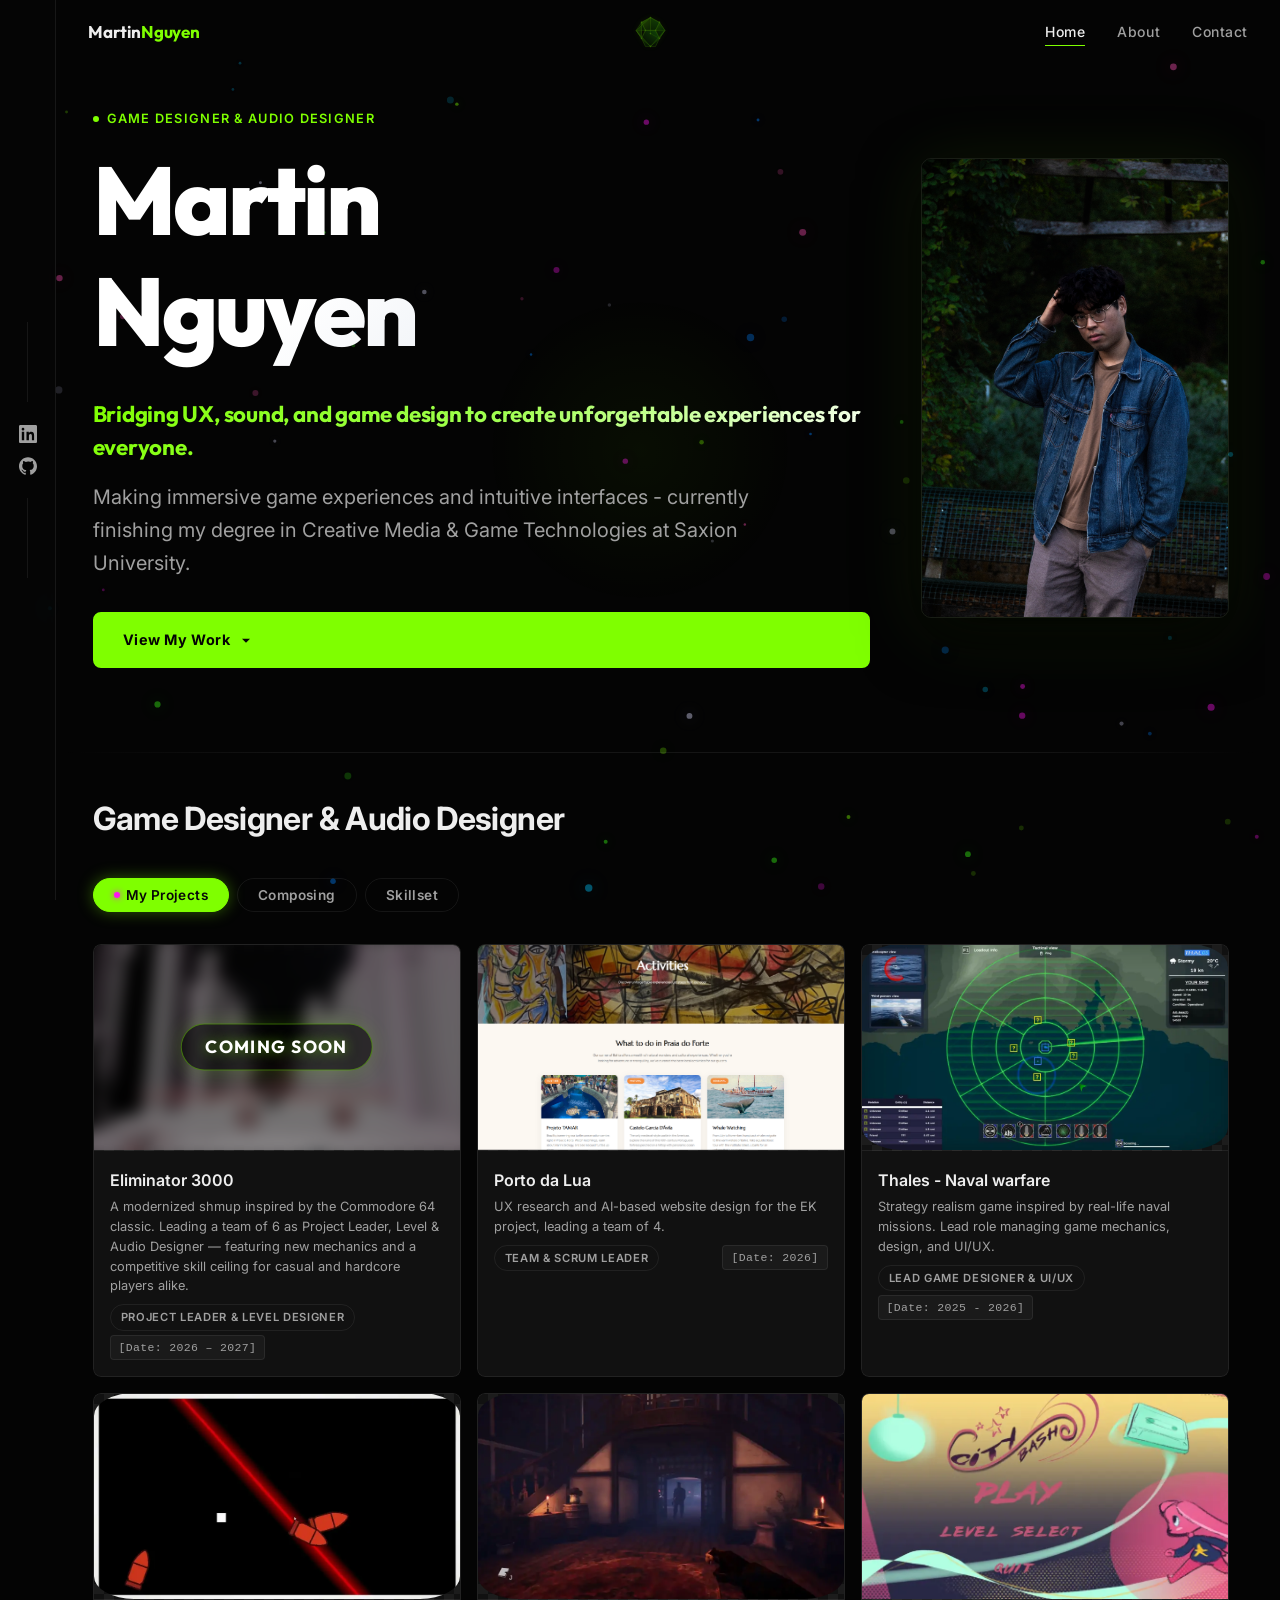
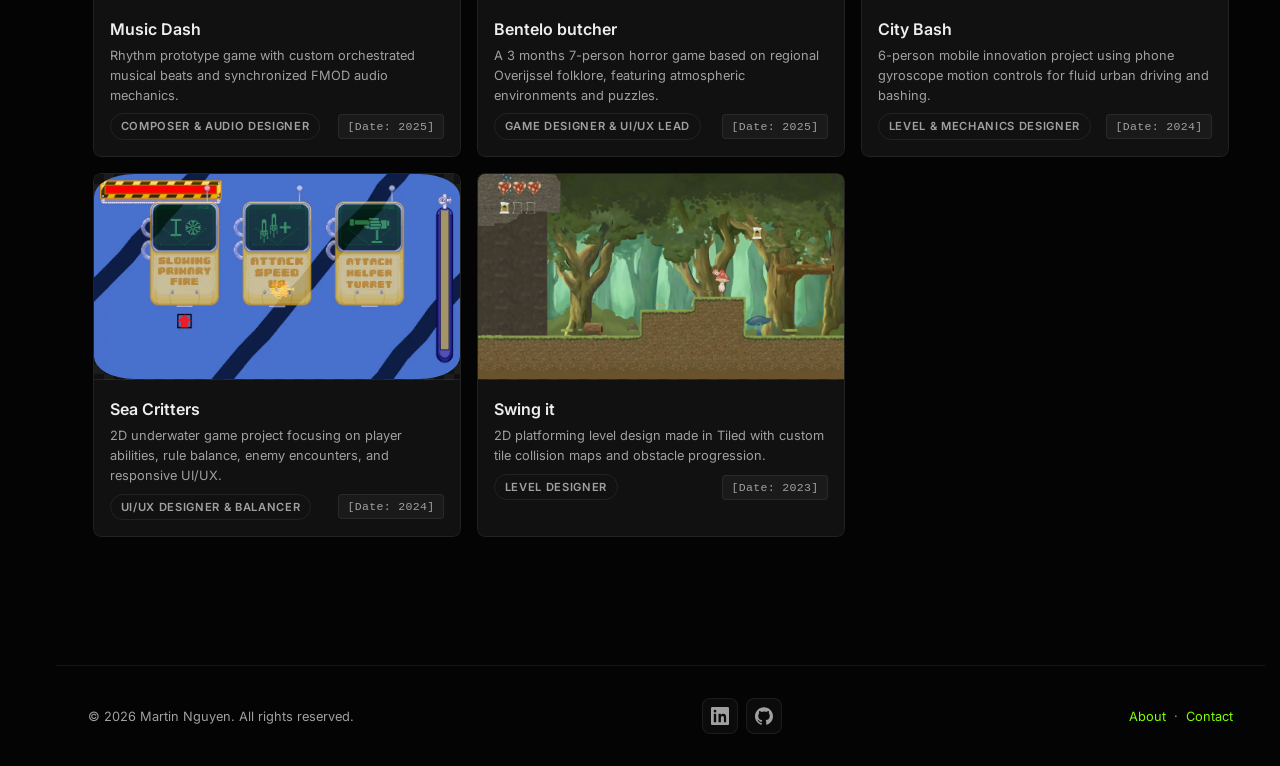
==== commit 1b639ac8: "fix form fix form and card" ====
--- a/index.html
+++ b/index.html
@@ -1,1570 +1,1572 @@
-<!doctype html>
-<html lang="en">
-  <head>
-    <!-- ================================================================
-       META & SEO
-       ================================================================ -->
-    <meta charset="UTF-8" />
-    <meta name="viewport" content="width=device-width, initial-scale=1.0" />
-    <meta
-      name="description"
-      content="Martin Nguyen a Game Designer & Audio Designer. Portfolio showcasing game design projects, UI/UX work, and creative media."
-    />
-    <meta
-      name="keywords"
-      content="Martin Nguyen, game designer, UI/UX, Creative Media, Game Technologies, Saxion, portfolio"
-    />
-    <meta name="author" content="Martin Nguyen" />
-
-    <!-- Open Graph (for link previews on LinkedIn, Discord, etc.) -->
-    <meta
-      property="og:title"
-      content="Martin Nguyen — Game Designer & Audio Designer"
-    />
-    <meta
-      property="og:description"
-      content="Portfolio of Martin Nguyen — Game design, UX, and creative media."
-    />
-    <meta property="og:type" content="website" />
-    <meta property="og:url" content="https://mnportfolio.maevede.cc/" />
-    <!-- EDIT: replace with your actual OG image path -->
-    <meta property="og:image" content="assets/images/og-image.jpg" />
-
-    <!-- Twitter Card -->
-    <meta name="twitter:card" content="summary_large_image" />
-    <meta
-      name="twitter:title"
-      content="Martin Nguyen — Game Designer & Audio Designer"
-    />
-    <meta name="twitter:description" content="Portfolio of Martin Nguyen." />
-
-    <title>Martin Nguyen - Game Designer & audio designer</title>
-
-    <!-- Google Fonts: Inter (body) + Outfit, Plus Jakarta Sans & Space Grotesk (headings) -->
-    <link rel="preconnect" href="https://fonts.googleapis.com" />
-    <link rel="preconnect" href="https://fonts.gstatic.com" crossorigin />
-    <link
-      rel="preload"
-      as="style"
-      href="https://fonts.googleapis.com/css2?family=Inter:wght@300;400;500;600;700&family=Outfit:wght@500;600;700;800;900&family=Plus+Jakarta+Sans:wght@500;600;700;800&family=Space+Grotesk:wght@500;600;700&display=swap"
-    />
-    <link
-      href="https://fonts.googleapis.com/css2?family=Inter:wght@300;400;500;600;700&family=Outfit:wght@500;600;700;800;900&family=Plus+Jakarta+Sans:wght@500;600;700;800&family=Space+Grotesk:wght@500;600;700&display=swap"
-      rel="stylesheet"
-    />
-
-    <!-- Stylesheets (load order matters) -->
-    <link rel="stylesheet" href="css/main.css" />
-    <link rel="stylesheet" href="css/effects.css" />
-    <link rel="stylesheet" href="css/cards.css" />
-
-    <!-- Canonical URL - EDIT to your real domain -->
-    <link rel="canonical" href="https://mnportfolio.maevede.cc/" />
-    <style>
-      @keyframes bounce-arrow {
-        0%,
-        100% {
-          transform: translateY(0);
-        }
-        50% {
-          transform: translateY(6px);
-        }
-      }
-    </style>
-  </head>
-
-  <body>
-    <!-- ================================================================
-       FIXED SOCIAL SIDEBAR
-       Add / remove <li> items to change which platforms are shown.
-       SVG icons are inline for zero extra HTTP requests.
-       ================================================================ -->
-    <aside class="social-sidebar" aria-label="Social media links">
-      <ul>
-        <!-- LinkedIn -->
-        <li>
-          <a
-            class="social-sidebar__link"
-            href="https://www.linkedin.com/in/martngu/"
-            target="_blank"
-            rel="noopener noreferrer"
-            aria-label="LinkedIn profile"
-            title="LinkedIn"
-          >
-            <svg
-              viewBox="0 0 24 24"
-              xmlns="http://www.w3.org/2000/svg"
-              aria-hidden="true"
-            >
-              <path
-                d="M20.447 20.452H17.21v-5.569c0-1.327-.024-3.037-1.852-3.037-1.853
-                     0-2.136 1.445-2.136 2.939v5.667H9.987V9h3.12v1.561h.045c.434-.823
-                     1.494-1.691 3.076-1.691 3.292 0 3.9 2.167 3.9 4.984v6.598zM5.337
-                     7.433a1.81 1.81 0 1 1 0-3.621 1.81 1.81 0 0 1 0 3.621zm1.604
-                     13.019H3.733V9h3.208v11.452zM22.225 0H1.771C.792 0 0 .774 0
-                     1.729v20.542C0 23.227.792 24 1.771 24h20.451C23.2 24 24
-                     23.227 24 22.271V1.729C24 .774 23.2 0 22.222 0z"
-              />
-            </svg>
-          </a>
-        </li>
-
-        <!-- GitHub -->
-        <li>
-          <a
-            class="social-sidebar__link"
-            href="https://github.com/Martngu"
-            target="_blank"
-            rel="noopener noreferrer"
-            aria-label="GitHub profile"
-            title="GitHub"
-          >
-            <svg
-              viewBox="0 0 24 24"
-              xmlns="http://www.w3.org/2000/svg"
-              aria-hidden="true"
-            >
-              <path
-                d="M12 .297c-6.63 0-12 5.373-12 12 0 5.303 3.438 9.8 8.205
-                     11.385.6.113.82-.258.82-.577 0-.285-.01-1.04-.015-2.04-3.338.724
-                     -4.042-1.61-4.042-1.61-.546-1.385-1.335-1.755-1.335-1.755-1.087
-                     -.744.084-.729.084-.729 1.205.084 1.838 1.236 1.838 1.236 1.07
-                     1.835 2.809 1.305 3.495.998.108-.776.417-1.305.76-1.605-2.665
-                     -.3-5.466-1.332-5.466-5.93 0-1.31.465-2.38 1.235-3.22-.135
-                     -.303-.54-1.523.105-3.176 0 0 1.005-.322 3.3 1.23a11.5 11.5 0
-                     0 1 3-.405c1.02.005 2.045.138 3 .405 2.28-1.552 3.285-1.23
-                     3.285-1.23.645 1.653.24 2.873.12 3.176.765.84 1.23 1.91 1.23
-                     3.22 0 4.61-2.805 5.625-5.475 5.92.42.36.81 1.096.81 2.22
-                     0 1.606-.015 2.896-.015 3.286 0 .315.21.69.825.57C20.565
-                     22.092 24 17.592 24 12.297c0-6.627-5.373-12-12-12"
-              />
-            </svg>
-          </a>
-        </li>
-      </ul>
-    </aside>
-
-    <!-- ================================================================
-       NAVBAR
-       Logo / name on the left, page links on the right.
-       .active class marks the current page.
-       ================================================================ -->
-    <header>
-      <nav class="navbar" aria-label="Main navigation">
-        <!-- Brand / Logo - left side -->
-        <a
-          class="navbar__brand"
-          href="index.html"
-          data-nav="home"
-          aria-label="Martin Nguyen - Home"
-        >
-          Martin <span>Nguyen</span>
-        </a>
-
-        <!-- Navbar Center: Interactive Polyhedron Easter Egg Target -->
-        <div
-          class="navbar__center-target"
-          id="easter-egg-target"
-          aria-label="Orb Collector Mini-Game"
-          title="Guide neon orbs here with your mouse!"
-        >
-          <div class="target-shape-container">
-            <div class="siri-pulse-aura"></div>
-            <svg
-              class="polyhedron-svg"
-              viewBox="0 0 100 100"
-              xmlns="http://www.w3.org/2000/svg"
-            >
-              <defs>
-                <linearGradient
-                  id="polyGrad1"
-                  x1="0%"
-                  y1="0%"
-                  x2="100%"
-                  y2="100%"
-                >
-                  <stop offset="0%" stop-color="#7fff00" stop-opacity="0.7" />
-                  <stop offset="100%" stop-color="#005500" stop-opacity="0.3" />
-                </linearGradient>
-                <linearGradient
-                  id="polyGrad2"
-                  x1="100%"
-                  y1="0%"
-                  x2="0%"
-                  y2="100%"
-                >
-                  <stop offset="0%" stop-color="#39ff14" stop-opacity="0.6" />
-                  <stop offset="100%" stop-color="#003300" stop-opacity="0.2" />
-                </linearGradient>
-              </defs>
-              <polygon
-                points="50,5 78,20 66,45 34,45 22,20"
-                fill="url(#polyGrad1)"
-                stroke="#7fff00"
-                stroke-width="1.2"
-              />
-              <polygon
-                points="50,5 78,20 95,45 78,70 50,55"
-                fill="url(#polyGrad2)"
-                stroke="#7fff00"
-                stroke-width="1.2"
-              />
-              <polygon
-                points="78,20 95,45 66,45"
-                fill="url(#polyGrad1)"
-                stroke="#7fff00"
-                stroke-width="1"
-              />
-              <polygon
-                points="22,20 34,45 5,45"
-                fill="url(#polyGrad2)"
-                stroke="#7fff00"
-                stroke-width="1"
-              />
-              <polygon
-                points="22,20 50,5 5,45 22,70"
-                fill="url(#polyGrad1)"
-                stroke="#7fff00"
-                stroke-width="1.2"
-              />
-              <polygon
-                points="34,45 66,45 78,70 50,95 22,70"
-                fill="url(#polyGrad2)"
-                stroke="#7fff00"
-                stroke-width="1.5"
-              />
-              <polygon
-                points="5,45 22,70 34,95 50,95"
-                fill="url(#polyGrad1)"
-                stroke="#7fff00"
-                stroke-width="1"
-              />
-              <polygon
-                points="95,45 78,70 66,95 50,95"
-                fill="url(#polyGrad2)"
-                stroke="#7fff00"
-                stroke-width="1"
-              />
-              <circle cx="50" cy="5" r="2.5" fill="#7fff00" />
-              <circle cx="78" cy="20" r="2.5" fill="#7fff00" />
-              <circle cx="22" cy="20" r="2.5" fill="#7fff00" />
-              <circle cx="66" cy="45" r="2.5" fill="#7fff00" />
-              <circle cx="34" cy="45" r="2.5" fill="#7fff00" />
-              <circle cx="50" cy="55" r="2.5" fill="#7fff00" />
-              <circle cx="78" cy="70" r="2.5" fill="#7fff00" />
-              <circle cx="22" cy="70" r="2.5" fill="#7fff00" />
-              <circle cx="50" cy="95" r="2.5" fill="#7fff00" />
-            </svg>
-          </div>
-          <span class="target-counter" id="easter-egg-counter">0/10</span>
-          <a
-            class="secret-reward-btn hidden"
-            id="secret-reward-btn"
-            href="https://www.youtube.com/watch?v=w7x_lWJNnNg"
-            target="_blank"
-            rel="noopener noreferrer"
-          >
-            🎉 You found a little secret! ↗
-          </a>
-        </div>
-
-        <!-- Desktop nav links - right side -->
-        <ul class="navbar__links" role="list">
-          <li>
-            <a
-              class="navbar__link active"
-              href="index.html"
-              data-nav="home"
-              aria-current="page"
-              >Home</a
-            >
-          </li>
-          <li><a class="navbar__link" href="about.html" data-nav="about">About</a></li>
-          <li><a class="navbar__link" href="contact.html" data-nav="contact">Contact</a></li>
-        </ul>
-
-        <!-- Hamburger toggle - visible only on mobile (CSS) -->
-        <button
-          class="navbar__hamburger"
-          aria-label="Toggle navigation menu"
-          aria-expanded="false"
-          aria-controls="mobile-menu"
-        >
-          <span></span>
-          <span></span>
-          <span></span>
-        </button>
-
-        <!-- Mobile full-screen overlay menu -->
-        <div
-          class="navbar__mobile-menu"
-          id="mobile-menu"
-          role="dialog"
-          aria-modal="true"
-          aria-label="Mobile navigation"
-        >
-          <ul role="list">
-            <li><a class="navbar__link" href="index.html" data-nav="home">Home</a></li>
-            <li><a class="navbar__link" href="about.html" data-nav="about">About</a></li>
-            <li><a class="navbar__link" href="contact.html" data-nav="contact">Contact</a></li>
-          </ul>
-          <div class="mobile-menu-socials" aria-label="Social links">
-            <a
-              href="https://www.linkedin.com/in/martngu/"
-              target="_blank"
-              rel="noopener noreferrer"
-              aria-label="LinkedIn profile"
-              title="LinkedIn"
-            >
-              <svg viewBox="0 0 24 24" aria-hidden="true">
-                <path
-                  d="M20.447 20.452H17.21v-5.569c0-1.327-.024-3.037-1.852-3.037-1.853 0-2.136 1.445-2.136 2.939v5.667H9.987V9h3.12v1.561h.045c.434-.823 1.494-1.691 3.076-1.691 3.292 0 3.9 2.167 3.9 4.984v6.598zM5.337 7.433a1.81 1.81 0 1 1 0-3.621 1.81 1.81 0 0 1 0 3.621zm1.604 13.019H3.733V9h3.208v11.452zM22.225 0H1.771C.792 0 0 .774 0 1.729v20.542C0 23.227.792 24 1.771 24h20.451C23.2 24 24 23.227 24 22.271V1.729C24 .774 23.2 0 22.222 0z"
-                />
-              </svg>
-            </a>
-            <a
-              href="https://github.com/Martngu"
-              target="_blank"
-              rel="noopener noreferrer"
-              aria-label="GitHub profile"
-              title="GitHub"
-            >
-              <svg viewBox="0 0 24 24" aria-hidden="true">
-                <path
-                  d="M12 .297c-6.63 0-12 5.373-12 12 0 5.303 3.438 9.8 8.205 11.385.6.113.82-.258.82-.577 0-.285-.01-1.04-.015-2.04-3.338.724-4.042-1.61-4.042-1.61-.546-1.385-1.335-1.755-1.335-1.755-1.087-.744.084-.729.084-.729 1.205.084 1.838 1.236 1.838 1.236 1.07 1.835 2.809 1.305 3.495.998.108-.776.417-1.305.76-1.605-2.665-.3-5.466-1.332-5.466-5.93 0-1.31.465-2.38 1.235-3.22-.135-.303-.54-1.523.105-3.176 0 0 1.005-.322 3.3 1.23a11.5 11.5 0 0 1 3-.405c1.02.005 2.045.138 3 .405 2.28-1.552 3.285-1.23 3.285-1.23.645 1.653.24 2.873.12 3.176.765.84 1.23 1.91 1.23 3.22 0 4.61-2.805 5.625-5.475 5.92.42.36.81 1.096.81 2.22 0 1.606-.015 2.896-.015 3.286 0 .315.21.69.825.57C20.565 22.092 24 17.592 24 12.297c0-6.627-5.373-12-12-12"
-                />
-              </svg>
-            </a>
-          </div>
-        </div>
-      </nav>
-    </header>
-
-    <!-- ================================================================
-       MAIN PAGE CONTENT
-       ================================================================ -->
-    <main class="page-content">
-      <!-- ============================================================
-         HERO SECTION
-         Name + role left, profile picture right.
-         Based on the layout reference image provided.
-         ============================================================ -->
-      <section class="hero container" aria-label="Introduction">
-        <!-- Left: Text content -->
-        <div class="hero__text">
-          <!-- Small label above the name -->
-          <span class="hero__role">Game Designer & Audio designer</span>
-
-          <!-- EDIT: Your name -->
-          <h1 class="hero__name">Martin<br />Nguyen</h1>
-
-          <!-- EDIT: One-liner about you -->
-          <p class="hero__mission">
-            Bridging UX, sound, and game design to create unforgettable
-            experiences for everyone.
-          </p>
-          <p class="hero__tagline">
-            Making immersive game experiences and intuitive interfaces -
-            currently finishing my degree in Creative Media &amp; Game
-            Technologies at Saxion University.
-          </p>
-
-          <!--
-          CTA Button:
-          - data-scroll-to targets the composition section below
-          - cards.js intercepts the click and fires the reveal animation
-        -->
-          <a
-            class="btn-cta"
-            href="#composition"
-            data-scroll-to="#composition"
-            aria-label="View my work scroll to projects"
-          >
-            View My Work
-            <!-- Down arrow icon -->
-            <svg
-              viewBox="0 0 24 24"
-              xmlns="http://www.w3.org/2000/svg"
-              aria-hidden="true"
-            >
-              <path d="M12 16l-6-6h12z" />
-            </svg>
-          </a>
-        </div>
-        <!-- /hero__text -->
-
-        <!-- Right: Profile picture -->
-        <div class="hero__image-wrap" aria-label="Profile photo">
-          <!--
-            Photo path: assets/images/profile.jpg
-            The image now uses object-fit: contain so it shows fully uncropped.
-            Replace the src with your actual filename if different.
-          -->
-          <img
-            src="assets/images/profile.jpg"
-            alt="Martin Nguyen  profile photo"
-            width="600"
-            height="800"
-          />
-        </div>
-      </section>
-      <!-- /hero -->
-
-      <!-- Divider line matching reference image -->
-      <div
-        class="section-divider container"
-        role="separator"
-        aria-hidden="true"
-      ></div>
-
-      <!-- ============================================================
-         COMPOSITION / WORK SECTION
-         Three tabs: My Projects | Tools | Composing
-         Cards flash in on tab click and on CTA button press.
-         ============================================================ -->
-      <section
-        class="composition-section container"
-        id="composition"
-        aria-label="My work and skills"
-      >
-        <!-- Section header -->
-        <div class="composition-header">
-          <!-- EDIT: Change this to your current role/focus -->
-          <h2 class="composition-header__role">
-            Game Designer &amp; Audio Designer
-          </h2>
-        </div>
-
-        <!-- Tab navigation bar -->
-        <nav class="tab-bar" aria-label="Work categories" role="tablist">
-          <!--
-          data-tab value must match data-panel on the corresponding .tab-panel below.
-          The first .tab-btn.active is the default selected tab.
-        -->
-          <button
-            class="tab-btn active"
-            data-tab="projects"
-            role="tab"
-            aria-selected="true"
-            aria-controls="panel-projects"
-          >
-            My Projects
-          </button>
-          <button
-            class="tab-btn"
-            data-tab="composing"
-            role="tab"
-            aria-selected="false"
-            aria-controls="panel-composing"
-          >
-            Composing
-          </button>
-          <button
-            class="tab-btn"
-            data-tab="skillset"
-            id="tab-skillset"
-            role="tab"
-            aria-selected="false"
-            aria-controls="panel-skillset"
-          >
-            Skillset
-          </button>
-        </nav>
-
-        <!-- ============================================================
-           TAB PANEL: MY PROJECTS
-           EDIT: Add / remove .card--project blocks to change projects.
-           Each card uses:
-             data-link  - URL to open on click (use "#" if not ready yet)
-           ============================================================ -->
-        <div
-          class="tab-panel active"
-          data-panel="projects"
-          id="panel-projects"
-          role="tabpanel"
-          aria-labelledby="tab-projects"
-        >
-          <div class="card-grid">
-            <!-- ---- PROJECT 1: Porto da Lua (2026 — latest) ---- -->
-            <article
-              class="card card--project glint-target card-stagger"
-              data-modal-title="Porto da Lua - UX Research & Web Design"
-              data-modal-tag="UX Research / Web Design"
-              data-modal-date="2026"
-              data-modal-role="Team &amp; Scrum Leader"
-              data-modal-platform="Web (HTML / CSS / AI)"
-              data-modal-overview="Conducted UX research and designed/created a website using AI based on our design findings. Led a team of 4 through the full research and design process as part of the EK project."
-              data-modal-contributions="Led a 4-person team through user research, ideation, and web design using Figma|Conducted comprehensive UX research including user interviews and usability testing|Designed and built a responsive website using Antigravity, integrating AI-generated content|Presented final deliverables and research outcomes to stakeholders"
-              data-modal-thumb="assets/images/portdo da lua EK.PNG"
-              data-modal-team="4"
-              data-modal-duration="2 Weeks"
-              data-modal-programs="Figma, Antigravity"
-              data-youtube=""
-              data-ext-link="https://martngu.github.io/Improved-porto/activities.html"
-              data-ext-label="View Project "
-              aria-label="Porto da Lua - click to expand"
-            >
-              <div class="card__thumb">
-                <img
-                  class="card__thumb-img"
-                  src="assets/images/portdo da lua EK.PNG"
-                  alt="Porto da Lua UX Research project"
-                  loading="lazy"
-                />
-              </div>
-              <div class="card__body">
-                <h3 class="card__title">Porto da Lua</h3>
-                <p class="card__desc">
-                  UX research and AI-based website design for the EK project,
-                  leading a team of 4.
-                </p>
-                <div class="card__meta">
-                  <span class="card__tag">Team &amp; Scrum Leader</span>
-                  <span class="card__date">[Date: 2026]</span>
-                </div>
-              </div>
-            </article>
-
-            <!-- ---- PROJECT 2: Thales - Naval warfare (2025-2026) ---- -->
-            <article
-              class="card card--project glint-target card-stagger"
-              data-modal-title="Thales - Naval warfare"
-              data-modal-tag="Game Design · UI/UX"
-              data-modal-date="2025 - 2026"
-              data-modal-role="Lead Game Designer & UI/UX (Internship)"
-              data-modal-platform="PC / Tactical Simulation"
-              data-modal-overview="Naval warfare is a strategy realism game inspired by Thales and how they operate naval missions in real life. The game simulates realistic tactical scenarios where information superiority dictates fleet survival. Players deploy reconnaissance ships, gather sensor intelligence to uncover enemy locations, launch coordinated missile strikes, and deploy defensive countermeasure flares to survive incoming barrages."
-              data-modal-contributions="Led a 4-person team over a 6-month internship, utilizing Confluence for extensive design documentation|Designed strategic combat loops and naval abilities, implementing core UX flows directly in Unity|Made wireframes, radar displays, tactical HUD layouts, and interaction flows in Figma|Facilitated Scrum ceremonies and sprint planning"
-              data-modal-thumb="assets/images/thales-naval.svg"
-              data-modal-team="4"
-              data-modal-duration="6 Months"
-              data-modal-programs="Unity, Confluence, Figma"
-              data-youtube="9mTBeol3GdE"
-              data-ext-link="https://www.thalesgroup.com/en"
-              data-ext-label="Thales Group "
-              aria-label="Thales - Naval warfare - click to expand"
-            >
-              <div class="card__thumb">
-                <img
-                  class="card__thumb-img"
-                  src="assets/images/thales-naval.svg"
-                  alt="Thales - Naval warfare radar screen"
-                  loading="lazy"
-                />
-              </div>
-              <div class="card__body">
-                <h3 class="card__title">Thales - Naval warfare</h3>
-                <p class="card__desc">
-                  Strategy realism game inspired by real-life naval missions.
-                  Lead role managing game mechanics, design, and UI/UX.
-                </p>
-                <div class="card__meta">
-                  <span class="card__tag">Lead Game Designer & UI/UX</span>
-                  <span class="card__date">[Date: 2025 - 2026]</span>
-                </div>
-              </div>
-            </article>
-
-            <!-- ---- PROJECT 3: Music Dash (2025) ---- -->
-            <article
-              class="card card--project glint-target card-stagger"
-              data-modal-title="Music Dash - FMOD, Game design & Audio"
-              data-modal-tag="Audio Design · Composition"
-              data-modal-date="2025"
-              data-modal-role="Music Composer & Audio Gameplay Designer"
-              data-modal-platform="PC / Standalone"
-              data-modal-overview="In this collaborative prototype project, I created the complete musical score and collaborated with a teammate to build a game mechanic revolving directly around musical beats. I orchestrated dynamic tracks with distinct rhythmic cues engineered specifically for real-time obstacle synchronization."
-              data-modal-contributions="Composed original high-energy rhythm soundtracks from scratch using Ableton Live 12|Designed obstacle spawn patterns synchronized to track BPM and percussion transients"
-              data-modal-thumb="assets/images/music-dash.svg"
-              data-modal-team="2"
-              data-modal-duration="4 Weeks"
-              data-modal-programs="Ableton Live 12"
-              data-youtube="jcvyy2iaSkc"
-              data-ext-link="https://maeve-create.itch.io/music-dash"
-              data-ext-label="Download on Itch.io "
-              aria-label="Music Dash - click to expand"
-            >
-              <div class="card__thumb">
-                <img
-                  class="card__thumb-img"
-                  src="assets/images/music-dash.svg"
-                  alt="Music Dash gameplay graphic"
-                  loading="lazy"
-                />
-              </div>
-              <div class="card__body">
-                <h3 class="card__title">Music Dash</h3>
-                <p class="card__desc">
-                  Rhythm prototype game with custom orchestrated musical beats
-                  and synchronized FMOD audio mechanics.
-                </p>
-                <div class="card__meta">
-                  <span class="card__tag">Composer & Audio Designer</span>
-                  <span class="card__date">[Date: 2025]</span>
-                </div>
-              </div>
-            </article>
-
-            <!-- ---- PROJECT 4: Bentelo butcher (2025) ---- -->
-            <article
-              class="card card--project glint-target card-stagger"
-              data-modal-title="Bentelo butcher - UI, Mechanics & Game design"
-              data-modal-tag="Game Design · UI/UX"
-              data-modal-date="2025"
-              data-modal-role="Game Designer & UI/UX Lead"
-              data-modal-platform="PC (Windows)"
-              data-modal-overview="Project Show-Off was an intensive 3 months assignment developed by a 7-person team. Together, we made a first-person atmospheric horror game grounded in a regional folklore myth originating from Overijssel. The game weaves eerie environments, integrated logic puzzles, and narrative pacing to keep players immersed in dread."
-              data-modal-contributions="Collaborated in a 7-person team to conceptualize horror themes and implement environmental puzzles in Unity|Modeled eerie environmental assets and props using Blender|Designed UI and UX elements, inventory inspection HUD, and readable prompts in Figma|Shipped and published the complete playable release build on Itch.io"
-              data-modal-thumb="assets/images/bentelo-butcher.svg"
-              data-modal-team="7"
-              data-modal-duration="3 Months"
-              data-modal-programs="Figma, Blender, Unity"
-              data-youtube="-9ys18Mn0Jo"
-              data-ext-link="https://maeve-create.itch.io/bentelo-butcher"
-              data-ext-label="Download on Itch.io "
-              aria-label="Bentelo butcher - click to expand"
-            >
-              <div class="card__thumb">
-                <img
-                  class="card__thumb-img"
-                  src="assets/images/bentelo-butcher.svg"
-                  alt="Bentelo butcher mansion interior"
-                  loading="lazy"
-                />
-              </div>
-              <div class="card__body">
-                <h3 class="card__title">Bentelo butcher</h3>
-                <p class="card__desc">
-                  A 3 months 7-person horror game based on regional Overijssel
-                  folklore, featuring atmospheric environments and puzzles.
-                </p>
-                <div class="card__meta">
-                  <span class="card__tag">Game Designer & UI/UX Lead</span>
-                  <span class="card__date">[Date: 2025]</span>
-                </div>
-              </div>
-            </article>
-
-            <!-- ---- PROJECT 5: City Bash (2024) ---- -->
-            <article
-              class="card card--project glint-target card-stagger"
-              data-modal-title="City Bash - UI, Mechanics & Level design"
-              data-modal-tag="Level Design · Mechanics"
-              data-modal-date="2024"
-              data-modal-role="Level Designer & Mechanics Designer"
-              data-modal-platform="Mobile (Android / iOS)"
-              data-modal-overview="Developed during Project Innovation with a 6-person team, the objective was creating a mobile game taking creative advantage of unique hardware capabilities. We utilized the smartphone's internal gyroscope to deliver intuitive, physical motion-steered driving and high-velocity urban destruction."
-              data-modal-contributions="Level design block out and final placement inUnity|Designed multiple speed mechanics, obstacles, different buffs and jump ramps|Level design prep-planned in Figma that seamlessly adapts to active device tilt angles|Conducted iterative user playtests to balance difficulty curves and steering responsiveness"
-              data-modal-thumb="assets/images/city-bash.svg"
-              data-modal-team="6"
-              data-modal-duration="2 Weeks"
-              data-modal-programs="Unity, Figma"
-              data-youtube="_oaqpxK-Bec"
-              data-ext-link=""
-              data-ext-label=""
-              aria-label="City Bash - click to expand"
-            >
-              <div class="card__thumb">
-                <img
-                  class="card__thumb-img"
-                  src="assets/images/city-bash.svg"
-                  alt="City Bash gameplay screen"
-                  loading="lazy"
-                />
-              </div>
-              <div class="card__body">
-                <h3 class="card__title">City Bash</h3>
-                <p class="card__desc">
-                  6-person mobile innovation project using phone gyroscope
-                  motion controls for fluid urban driving and bashing.
-                </p>
-                <div class="card__meta">
-                  <span class="card__tag">Level & Mechanics Designer</span>
-                  <span class="card__date">[Date: 2024]</span>
-                </div>
-              </div>
-            </article>
-
-            <!-- ---- PROJECT 6: Sea Critters (2024) ---- -->
-            <article
-              class="card card--project glint-target card-stagger"
-              data-modal-title="Sea Critters - UI/UX & Mechanics"
-              data-modal-tag="UI/UX · Systems Design"
-              data-modal-date="2024"
-              data-modal-role="UI/UX Designer & Systems Balancer"
-              data-modal-platform="PC / Web (Itch.io)"
-              data-modal-overview="As part of a team I was tasked with creating an engaging 2D survival game, our theme specifically chosen to be underwater with a submarine as player. My primary focus was dedicated to UX framework, core mechanics and core systems balancing. I designed gameplay rules, player creature abilities, predator AI pacing, and all HUD feedback mechanisms."
-              data-modal-contributions="Designed intuitive health gauges, stamina meters, ability cooldown timers, and creature stats in Unity|Formulated mathematical progression tables for creature abilities and predator speed scaling|Created wireframes, menu flows, and HUD assets in Figma|Published and maintained the public release build on Itch.io"
-              data-modal-thumb="assets/images/sea-critters.svg"
-              data-modal-team="5"
-              data-modal-duration="2 Weeks"
-              data-modal-programs="Figma, Unity"
-              data-youtube=""
-              data-ext-link="https://battleramgamer.itch.io/sea-critters"
-              data-ext-label="Download on Itch.io "
-              aria-label="Sea Critters - click to expand"
-            >
-              <div class="card__thumb">
-                <img
-                  class="card__thumb-img"
-                  src="assets/images/sea-critters.svg"
-                  alt="Sea Critters 2D artwork"
-                  loading="lazy"
-                />
-              </div>
-              <div class="card__body">
-                <h3 class="card__title">Sea Critters</h3>
-                <p class="card__desc">
-                  2D underwater game project focusing on player abilities, rule
-                  balance, enemy encounters, and responsive UI/UX.
-                </p>
-                <div class="card__meta">
-                  <span class="card__tag">UI/UX Designer & Balancer</span>
-                  <span class="card__date">[Date: 2024]</span>
-                </div>
-              </div>
-            </article>
-
-            <!-- ---- PROJECT 7: Swing it (2023 — oldest) ---- -->
-            <article
-              class="card card--project glint-target card-stagger"
-              data-modal-title="Swing it - Tiled & Level design"
-              data-modal-tag="Level Design"
-              data-modal-date="2023"
-              data-modal-role="Level Designer"
-              data-modal-platform="PC (2D Engine)"
-              data-modal-overview="Tiled Map Editor was utilized during team production of a 2D momentum-based platformer. As lead level designer, my mandate centered on architecting engaging level topography, puzzle timing, rope swing zones, and precision collision geometry across each stage."
-              data-modal-contributions="Authored multi-layer tilemaps, dynamic parallax backdrops, and hitboxes in Tiled for the GxP Engine|Designed UI mockups and level flow diagrams in Figma|Balanced stage difficulty curves, checkpoint cadence, and collectible placements|Exported optimized JSON tilemap structures directly into engine import pipelines"
-              data-modal-thumb="assets/images/swing-it-screenshot.jpg"
-              data-modal-team="4"
-              data-modal-duration="2 Weeks"
-              data-modal-programs="GxP Engine, Figma"
-              data-youtube="1LoBERwySIM"
-              data-ext-link=""
-              data-ext-label=""
-              aria-label="Swing it - click to expand"
-            >
-              <div class="card__thumb">
-                <img
-                  class="card__thumb-img"
-                  src="assets/images/swing-it-screenshot.jpg"
-                  alt="Swing it gameplay screenshot"
-                  loading="lazy"
-                />
-              </div>
-              <div class="card__body">
-                <h3 class="card__title">Swing it</h3>
-                <p class="card__desc">
-                  2D platforming level design made in Tiled with custom tile
-                  collision maps and obstacle progression.
-                </p>
-                <div class="card__meta">
-                  <span class="card__tag">Level Designer</span>
-                  <span class="card__date">[Date: 2023]</span>
-                </div>
-              </div>
-            </article>
-
-            <!-- ---- PROJECT: Eliminator 3000 (Coming Soon) ---- -->
-            <article
-              class="card card--project glint-target card-stagger card--coming-soon"
-              data-modal-title="Eliminator 3000 — Modernized Shmup"
-              data-modal-tag="Game Design · Level Design · Audio"
-              data-modal-date="2026 – 2027"
-              data-modal-role="Project Leader, Level Designer &amp; Audio Designer"
-              data-modal-platform="PC (Unity)"
-              data-modal-overview="A modernized shoot 'em up (shmup) inspired by the classic Eliminator 3000 on the Commodore 64. Leading a team of 6, we are developing a game that bridges casual accessibility with competitive skill ceilings — featuring new mechanics, dynamic encounters, and a fresh visual identity. The project also serves as the foundation for my graduation thesis."
-              data-modal-contributions="Leading a 6-person team as Project Leader, Level Designer, and Audio Designer|Designed and documented core game mechanics, then prototyped and displayed them in Figma|Facilitating team planning, sprint reviews, and stakeholder presentations|Working closely with the client throughout development while writing my graduation thesis on the project"
-              data-modal-thumb="assets/images/eliminator-shmup-preview.png"
-              data-modal-team="6"
-              data-modal-duration="6 Months (Sept – Jan)"
-              data-modal-programs="Unity, Figma"
-              data-youtube=""
-              data-ext-link=""
-              data-ext-label=""
-              aria-label="Eliminator 3000 — Coming Soon"
-            >
-              <div class="card__thumb card__thumb--blur">
-                <img
-                  class="card__thumb-img"
-                  src="assets/images/eliminator-shmup-preview.png"
-                  alt="Eliminator 3000 — preview (coming soon)"
-                  loading="lazy"
-                />
-                <span class="card__coming-soon-badge">Coming Soon</span>
-              </div>
-              <div class="card__body">
-                <h3 class="card__title">Eliminator 3000</h3>
-                <p class="card__desc">
-                  A modernized shmup inspired by the Commodore 64 classic.
-                  Leading a team of 6 as Project Leader, Level &amp; Audio
-                  Designer — featuring new mechanics and a competitive skill
-                  ceiling for casual and hardcore players alike.
-                </p>
-                <div class="card__meta">
-                  <span class="card__tag">Project Leader &amp; Level Designer</span>
-                  <span class="card__date">[Date: 2026 – 2027]</span>
-                </div>
-              </div>
-            </article>
-          </div>
-          <!-- /card-grid -->
-        </div>
-        <!-- /tab-panel: projects -->
-
-        <!-- ============================================================
-           TAB PANEL: COMPOSING
-           EDIT: Add your music / sound design projects here.
-           ============================================================ -->
-        <div
-          class="tab-panel"
-          data-panel="composing"
-          id="panel-composing"
-          role="tabpanel"
-          aria-labelledby="tab-composing"
-        >
-          <div class="card-grid">
-            <!-- ---- COMPOSITION 1: Forgotten ---- -->
-            <article
-              class="card card--composing glint-target card-stagger"
-              data-modal-title="Forgotten - Orchestral Arrangement"
-              data-modal-tag="Orchestral Arrangement"
-              data-modal-date="2026"
-              data-modal-role="Solo Composer & Arranger"
-              data-modal-platform="Ableton Live / DAW"
-              data-modal-overview="During an exchange student program in Digital Product Development in Copenhagen, we were tasked to learn or polish a creative discipline within 5 days. I chose to push my composing and arranging limits, experimenting with unfamiliar styles, cinematic voicings, and advanced arrangement techniques in Ableton Live. In this song, I composed and arranged all instrumental lines completely from scratch."
-              data-modal-contributions="Composed and orchestrated all instrumental tracks from scratch within a 5-day sprint|Explored complex harmonic voicings, cinematic strings, and dynamic brass swells|Mixed multi-channel orchestral layers in Ableton Live for optimal acoustic headroom and punch"
-              data-modal-thumb="assets/images/forgotten-orchestral.webp"
-              data-youtube="_ZfguYHsECU"
-              data-ext-link=""
-              data-ext-label=""
-              aria-label="Forgotten - Orchestral Arrangement - click to expand"
-            >
-              <div class="card__thumb">
-                <img
-                  class="card__thumb-img"
-                  src="assets/images/forgotten-orchestral.webp"
-                  alt="Forgotten - Orchestral Arrangement"
-                  loading="lazy"
-                />
-              </div>
-              <div class="card__body">
-                <h3 class="card__title">Forgotten - Orchestral Arrangement</h3>
-                <p class="card__desc">
-                  Composed and arranged from scratch in Ableton during an
-                  exchange program in Copenhagen.
-                </p>
-                <div class="card__meta">
-                  <span class="card__tag">Orchestral</span>
-                  <span class="card__date">[Date: 2026]</span>
-                </div>
-              </div>
-            </article>
-
-            <!-- ---- COMPOSITION 2: Spring ---- -->
-            <article
-              class="card card--composing glint-target card-stagger"
-              data-modal-title="Spring - Scoring a short film"
-              data-modal-tag="Film Score"
-              data-modal-date="2023"
-              data-modal-role="Film Composer"
-              data-modal-platform="Digital Audio / Film Scoring"
-              data-modal-overview="For my portfolio, I scored an animated short film, focusing on evoking deep narrative emotion through music. This project was developed for the Score Relief competition, where I composed a complete original soundtrack complementing the film's visual rhythm, emotional peaks, and thematic storytelling."
-              data-modal-contributions="Scored original cues synchronized to animated narrative beats for Score Relief|Evoked nuanced character emotion and environmental tension through recurring leitmotifs|Mastered cinematic arrangement dynamics to sit cleanly beneath dialogue and sound effects"
-              data-modal-thumb="assets/images/spring-film-score.webp"
-              data-youtube="feeqDTHA2p8"
-              data-ext-link=""
-              data-ext-label=""
-              aria-label="Spring - Scoring a short film - click to expand"
-            >
-              <div class="card__thumb">
-                <img
-                  class="card__thumb-img"
-                  src="assets/images/spring-film-score.webp"
-                  alt="Spring - Scoring a short film"
-                  loading="lazy"
-                />
-              </div>
-              <div class="card__body">
-                <h3 class="card__title">Spring - Scoring a short film</h3>
-                <p class="card__desc">
-                  Original emotional animated short film soundtrack composed for
-                  the Score Relief competition.
-                </p>
-                <div class="card__meta">
-                  <span class="card__tag">Short Film Score</span>
-                  <span class="card__date">[Date: 2025]</span>
-                </div>
-              </div>
-            </article>
-
-            <!-- ---- COMPOSITION 3: Soft (Orchestral) ---- -->
-            <article
-              class="card card--composing glint-target card-stagger"
-              data-modal-title="Soft - Orchestral Arrangement"
-              data-modal-tag="Orchestral Arrangement"
-              data-modal-date="2023"
-              data-modal-role="Solo Composer & Arranger"
-              data-modal-platform="Ableton Live / Orchestral"
-              data-modal-overview="An expansive orchestral rendition of my official piece titled 'Soft'. Designed in Ableton to master professional production workflows and multi-instrument timbral blending, this piece transforms subtle melodic ideas into an emotionally resonant symphonic movement."
-              data-modal-contributions="Arranged original melodic motifs into an expansive multi-instrument symphonic score|Mastered multi-channel routing, automation curves, and expression dynamics in Ableton|Balanced woodwind, string, and brass interplay to evoke emotional depth and dynamic contrast"
-              data-modal-thumb="assets/images/soft-orchestral.webp"
-              data-youtube="ExdfjgyNw2g"
-              data-ext-link=""
-              data-ext-label=""
-              aria-label="Soft - Orchestral Arrangement - click to expand"
-            >
-              <div class="card__thumb">
-                <img
-                  class="card__thumb-img"
-                  src="assets/images/soft-orchestral.webp"
-                  alt="Soft - Orchestral Arrangement"
-                  loading="lazy"
-                />
-              </div>
-              <div class="card__body">
-                <h3 class="card__title">Soft - Orchestral Arrangement</h3>
-                <p class="card__desc">
-                  Rich multi-instrument orchestral rendition of my piece 'Soft'
-                  arranged and produced in Ableton.
-                </p>
-                <div class="card__meta">
-                  <span class="card__tag">Orchestral</span>
-                  <span class="card__date">[Date: 2023]</span>
-                </div>
-              </div>
-            </article>
-
-            <!-- ---- COMPOSITION 4: Diamond Jack ---- -->
-            <article
-              class="card card--composing glint-target card-stagger"
-              data-modal-title="Diamond Jack - Arrangement"
-              data-modal-tag="Animation Rescore"
-              data-modal-date="2023"
-              data-modal-role="Rescore Composer & Audio Designer"
-              data-modal-platform="Ableton Live / Animation"
-              data-modal-overview="This orchestral piece was built completely from the ground up. The original animation audio was entirely muted, and the objective was composing, recording, and mixing a brand new orchestral score that drives every rapid cut, scene transition, and character beat in the scene."
-              data-modal-contributions="Reimagined and composed the entire animated sequence from scratch with zero reference audio|Timed dynamic tempo shifts, stingers, and brass crescendos to match high-speed visual cuts|Engineered punchy percussion layers and orchestral accents for maximum cinematic impact"
-              data-modal-thumb="assets/images/diamond-jack.webp"
-              data-youtube="Qq4QE4GnOKg"
-              data-ext-link=""
-              data-ext-label=""
-              aria-label="Diamond Jack - Arrangement - click to expand"
-            >
-              <div class="card__thumb">
-                <img
-                  class="card__thumb-img"
-                  src="assets/images/diamond-jack.webp"
-                  alt="Diamond Jack - Arrangement"
-                  loading="lazy"
-                />
-              </div>
-              <div class="card__body">
-                <h3 class="card__title">Diamond Jack - Arrangement</h3>
-                <p class="card__desc">
-                  Complete original orchestral rescore composed from scratch to
-                  accompany the animated film.
-                </p>
-                <div class="card__meta">
-                  <span class="card__tag">Animation Rescore</span>
-                  <span class="card__date">[Date: 2025]</span>
-                </div>
-              </div>
-            </article>
-
-            <!-- ---- COMPOSITION 5: Old world ---- -->
-            <article
-              class="card card--composing glint-target card-stagger"
-              data-modal-title="Old world - MIDI"
-              data-modal-tag="MIDI Composition"
-              data-modal-date="2023"
-              data-modal-role="MIDI Arranger & Orchestrator"
-              data-modal-platform="MuseScore / Digital Notation"
-              data-modal-overview="A classical composition and creative cover based on Antonín Dvořák's Symphony No. 9 ('From the New World'). The project task was re-interpreting the iconic symphony into a personalized version while preserving its soaring themes, harmonic voice leading, and emotional soul."
-              data-modal-contributions="Transcribed and re-orchestrated thematic movements from Dvořák's Symphony No. 9|Adapted complex classical instrumentation for refined digital soundfont playback in MuseScore|Preserved traditional voice leading while introducing custom melodic counterpoints"
-              data-modal-thumb="assets/images/old-world-midi.webp"
-              data-youtube=""
-              data-ext-link="https://musescore.com/user/84059188/scores/18778003"
-              data-ext-label="View on MuseScore "
-              aria-label="Old world - MIDI - click to expand"
-            >
-              <div class="card__thumb">
-                <img
-                  class="card__thumb-img"
-                  src="assets/images/old-world-midi.webp"
-                  alt="Old world - MIDI"
-                  loading="lazy"
-                />
-              </div>
-              <div class="card__body">
-                <h3 class="card__title">Old world - MIDI</h3>
-                <p class="card__desc">
-                  Original interpretation and arrangement based on Dvořák's
-                  Symphony No. 9 'From the New World'.
-                </p>
-                <div class="card__meta">
-                  <span class="card__tag">MIDI Score</span>
-                  <span class="card__date">[Date: 2023]</span>
-                </div>
-              </div>
-            </article>
-
-            <!-- ---- COMPOSITION 6: Soft (MIDI) ---- -->
-            <article
-              class="card card--composing glint-target card-stagger"
-              data-modal-title="Soft - MIDI"
-              data-modal-tag="Original Solo Piano"
-              data-modal-date="2023"
-              data-modal-role="Solo Composer & Pianist"
-              data-modal-platform="MuseScore / Solo Piano"
-              data-modal-overview="This piece was entirely composed independently as a musical study in contrasting tonalities. I wove contrasting light and dark harmonic tones into the composition, exploring how nuanced tempo rubato, dynamic shifts, and harmonic tensions can coalesce into a deeply introspective piano piece."
-              data-modal-contributions="Composed full original solo piano sheet music exploring light and dark harmonic interplay|Notated precise dynamic contours, pedal markings, and expressive phrasing in MuseScore|Published complete sheet music and score playback on MuseScore for public study"
-              data-modal-thumb="assets/images/soft-midi.webp"
-              data-youtube=""
-              data-ext-link="https://musescore.com/user/84059188/scores/18778012"
-              data-ext-label="View on MuseScore "
-              aria-label="Soft - MIDI - click to expand"
-            >
-              <div class="card__thumb">
-                <img
-                  class="card__thumb-img"
-                  src="assets/images/soft-midi.webp"
-                  alt="Soft - MIDI"
-                  loading="lazy"
-                />
-              </div>
-              <div class="card__body">
-                <h3 class="card__title">Soft - MIDI</h3>
-                <p class="card__desc">
-                  Original expressive piano composition exploring contrasting
-                  light and dark harmonic tonalities.
-                </p>
-                <div class="card__meta">
-                  <span class="card__tag">Piano Composition</span>
-                  <span class="card__date">[Date: 2023]</span>
-                </div>
-              </div>
-            </article>
-          </div>
-          <!-- /card-grid -->
-        </div>
-        <!-- /tab-panel: composing -->
-
-        <!-- ============================================================
-           TAB PANEL: SKILLSET
-           ============================================================ -->
-        <div
-          class="tab-panel"
-          data-panel="skillset"
-          id="panel-skillset"
-          role="tabpanel"
-          aria-labelledby="tab-skillset"
-        >
-          <div class="card-grid">
-            <!-- ---- SKILL 1: Figma ---- -->
-            <article
-              class="card card--project glint-target card-stagger"
-              data-modal-title="Figma"
-              data-modal-tag="UI/UX & Prototyping"
-              data-modal-role="Lead UI/UX & Interaction Design"
-              data-modal-platform="Figma / Design Systems"
-              data-modal-overview="Prototyped UI and menu flows in Figma for multiple game projects, focusing on player onboarding and accessibility. Past projects and usage have been: building prototypes, UI/UX, and website prototyping."
-              data-modal-contributions="Prototyped interactive UI and menu flows across multiple game projects|Focused on player onboarding and accessible design systems|Built modular components, wireframes, and clickable website prototypes"
-              data-modal-thumb="assets/images/website-prototyping.svg"
-              data-youtube=""
-              data-ext-link=""
-              data-ext-label=""
-              aria-label="Figma - click to expand"
-            >
-              <div class="card__thumb">
-                <img
-                  class="card__thumb-img"
-                  src="assets/images/website-prototyping.svg"
-                  alt="Figma UI/UX Prototyping"
-                  loading="lazy"
-                />
-              </div>
-              <div class="card__body">
-                <h3 class="card__title">Figma</h3>
-                <p class="card__desc">
-                  Prototyped UI and menu flows in Figma for multiple game
-                  projects, focusing on player onboarding and accessibility.
-                </p>
-                <div class="card__meta">
-                  <span class="card__tag">UI/UX & Prototyping</span>
-                  <span class="card__date">[Skill]</span>
-                </div>
-              </div>
-            </article>
-
-            <!-- ---- SKILL 2: Ableton Live ---- -->
-            <article
-              class="card card--project glint-target card-stagger"
-              data-modal-title="Ableton Live"
-              data-modal-tag="Audio & Music Production"
-              data-modal-role="Music Composer & Sound Designer"
-              data-modal-platform="Ableton Live / DAW"
-              data-modal-overview="I'm comfortable using Ableton Live to edit, layer, and design custom sound effects. I apply music theory in my workflow and am actively expanding into composing original music with the same tool, driven by curiosity and creative exploration."
-              data-modal-contributions="Edited, layered, and synthesized custom sound effects for games|Applied music theory principles in arrangement and orchestration|Composed original soundtracks and dynamic stems from scratch"
-              data-modal-thumb="assets/images/ableton-skill.svg"
-              data-youtube=""
-              data-ext-link=""
-              data-ext-label=""
-              aria-label="Ableton Live - click to expand"
-            >
-              <div class="card__thumb">
-                <img
-                  class="card__thumb-img"
-                  src="assets/images/ableton-skill.svg"
-                  alt="Ableton Live DAW session"
-                  loading="lazy"
-                />
-              </div>
-              <div class="card__body">
-                <h3 class="card__title">Ableton Live</h3>
-                <p class="card__desc">
-                  Comfortable editing, layering, and designing custom sound
-                  effects, applying music theory, and composing original music.
-                </p>
-                <div class="card__meta">
-                  <span class="card__tag">Audio & Music</span>
-                  <span class="card__date">[Skill]</span>
-                </div>
-              </div>
-            </article>
-
-            <!-- ---- SKILL 3: Unity ---- -->
-            <article
-              class="card card--project glint-target card-stagger"
-              data-modal-title="Unity"
-              data-modal-tag="Game Engine & Prototyping"
-              data-modal-role="Gameplay & UI Prototyper"
-              data-modal-platform="Unity Engine (C#)"
-              data-modal-overview="For past projects I've used Unity and am familiar with its navigation and usage. It is something I'd love to learn more about, work in whilst broadening my knowledge about it."
-              data-modal-contributions="Developed gameplay prototypes and mechanics in C#|Navigated engine scene hierarchies, components, and prefabs|Designed and implemented interactive UI with Unity Canvas"
-              data-modal-thumb="assets/images/unity-skill.svg"
-              data-youtube=""
-              data-ext-link=""
-              data-ext-label=""
-              aria-label="Unity - click to expand"
-            >
-              <div class="card__thumb">
-                <img
-                  class="card__thumb-img"
-                  src="assets/images/unity-skill.svg"
-                  alt="Unity game engine editor"
-                  loading="lazy"
-                />
-              </div>
-              <div class="card__body">
-                <h3 class="card__title">Unity</h3>
-                <p class="card__desc">
-                  Familiar with navigation, scene setup, C# gameplay scripting,
-                  and rapid game prototyping in past team projects.
-                </p>
-                <div class="card__meta">
-                  <span class="card__tag">Game Engine</span>
-                  <span class="card__date">[Skill]</span>
-                </div>
-              </div>
-            </article>
-
-            <!-- ---- SKILL 4: Maya ---- -->
-            <article
-              class="card card--project glint-target card-stagger"
-              data-modal-title="Maya"
-              data-modal-tag="3D Modeling & Texturing"
-              data-modal-role="3D Artist & Modeler"
-              data-modal-platform="Autodesk Maya & Substance Painter"
-              data-modal-overview="I've learned and have experience in UV mapping and 3D modelling in Maya. Additionally I'm able to use Adobe Substance painter to paint the model in. Working on Maya is a enjoyable process to me that I'm willing to learn more about."
-              data-modal-contributions="Created clean 3D polygonal models and topology in Maya|Executed accurate UV unwrapping and mapping layouts|Handled PBR texture painting in Adobe Substance Painter"
-              data-modal-thumb="assets/images/maya-skill.svg"
-              data-youtube=""
-              data-ext-link="https://sketchfab.com/maritin"
-              data-ext-label="View on Sketchfab "
-              aria-label="Maya - click to expand"
-            >
-              <div class="card__thumb">
-                <img
-                  class="card__thumb-img"
-                  src="assets/images/maya-skill.svg"
-                  alt="Maya 3D modeling viewport"
-                  loading="lazy"
-                />
-              </div>
-              <div class="card__body">
-                <h3 class="card__title">Maya</h3>
-                <p class="card__desc">
-                  Experience in UV mapping and 3D modelling in Maya, alongside
-                  texture painting with Adobe Substance Painter.
-                </p>
-                <div class="card__meta">
-                  <span class="card__tag">3D Modeling</span>
-                  <span class="card__date">[Skill]</span>
-                </div>
-              </div>
-            </article>
-
-            <!-- ---- SKILL 5: Photoshop ---- -->
-            <article
-              class="card card--project glint-target card-stagger"
-              data-modal-title="Photoshop"
-              data-modal-tag="Asset Design & Compositing"
-              data-modal-role="Graphic Designer & Compositor"
-              data-modal-platform="Adobe Photoshop"
-              data-modal-overview="In the past years I've been using photoshop for projects and assignments. I've been using it every so often ever for several years. The movie poster is made for an assignment. Several different assets were edited and used to bring together one composite."
-              data-modal-contributions="Edited and blended multiple asset layers into polished visual composites|Making UI textures, icons, posters, and marketing mockups|Utilized non-destructive adjustment layers, masks, and color correction"
-              data-modal-thumb="assets/images/photoshop-skill.svg"
-              data-youtube=""
-              data-ext-link=""
-              data-ext-label=""
-              aria-label="Photoshop - click to expand"
-            >
-              <div class="card__thumb">
-                <img
-                  class="card__thumb-img"
-                  src="assets/images/photoshop-skill.svg"
-                  alt="Photoshop composite artwork poster"
-                  loading="lazy"
-                />
-              </div>
-              <div class="card__body">
-                <h3 class="card__title">Photoshop</h3>
-                <p class="card__desc">
-                  Years of experience using Photoshop for graphic design, asset
-                  creation, photo manipulation, and poster compositing.
-                </p>
-                <div class="card__meta">
-                  <span class="card__tag">Design & Compositing</span>
-                  <span class="card__date">[Skill]</span>
-                </div>
-              </div>
-            </article>
-
-            <!-- ---- SKILL 6: Premiere Pro ---- -->
-            <article
-              class="card card--project glint-target card-stagger"
-              data-modal-title="Premiere Pro"
-              data-modal-tag="Video Editing & Motion"
-              data-modal-role="Video Editor & Motion Designer"
-              data-modal-platform="Adobe Premiere Pro"
-              data-modal-overview="Video editing is something I really enjoy and want to learn more about. Having the freedom to make any composites the way you want for the audience to see is something I really enjoy doing and open to learn so much more about it. I have some experience that I plan to build on to more in the future."
-              data-modal-contributions="Cut, paced, and synchronized gameplay trailers to musical beats|Created composite video edits, transitions, and audio syncs|Color-graded footage and exported optimized deliverables for web"
-              data-modal-thumb="assets/images/premiere-skill.svg"
-              data-youtube=""
-              data-ext-link=""
-              data-ext-label=""
-              aria-label="Premiere Pro - click to expand"
-            >
-              <div class="card__thumb">
-                <img
-                  class="card__thumb-img"
-                  src="assets/images/premiere-skill.svg"
-                  alt="Premiere Pro video timeline editing"
-                  loading="lazy"
-                />
-              </div>
-              <div class="card__body">
-                <h3 class="card__title">Premiere Pro</h3>
-                <p class="card__desc">
-                  Video editing and compositing for gameplay showcase reels,
-                  synchronized video cuts, and audio pacing.
-                </p>
-                <div class="card__meta">
-                  <span class="card__tag">Video Editing</span>
-                  <span class="card__date">[Skill]</span>
-                </div>
-              </div>
-            </article>
-
-            <!-- ---- SKILL 7: HTML / CSS / JS ---- -->
-            <article
-              class="card card--project glint-target card-stagger"
-              data-modal-title="HTML / CSS / JS"
-              data-modal-tag="Web Development"
-              data-modal-role="Frontend Web Prototyper"
-              data-modal-platform="HTML5 / Modern CSS / Vanilla JS"
-              data-modal-overview="I have experience working with HTML and CSS to create and style basic web pages. While my JavaScript knowledge is currently at a beginner level, I am planning to expand my skills in this area as part of my ongoing studies."
-              data-modal-contributions="Built semantic, accessible multi-page HTML layouts|Styled responsive layouts using modern Flexbox, Grid, and CSS variables|Implemented interactive DOM controls, tab switchers, and modals"
-              data-modal-thumb="assets/images/html-css-js-skill.svg"
-              data-youtube=""
-              data-ext-link=""
-              data-ext-label=""
-              aria-label="HTML CSS JS - click to expand"
-            >
-              <div class="card__thumb">
-                <img
-                  class="card__thumb-img"
-                  src="assets/images/html-css-js-skill.svg"
-                  alt="HTML CSS JavaScript code"
-                  loading="lazy"
-                />
-              </div>
-              <div class="card__body">
-                <h3 class="card__title">HTML / CSS / JS</h3>
-                <p class="card__desc">
-                  Experience creating and styling responsive web pages with HTML
-                  and CSS, expanding JavaScript proficiency.
-                </p>
-                <div class="card__meta">
-                  <span class="card__tag">Web Dev</span>
-                  <span class="card__date">[Skill]</span>
-                </div>
-              </div>
-            </article>
-
-            <!-- ---- SKILL 8: Antigravity ---- -->
-            <article
-              class="card card--project glint-target card-stagger"
-              data-modal-title="Antigravity"
-              data-modal-tag="AI Coding Agent & Web Dev"
-              data-modal-role="AI-Assisted Web Developer"
-              data-modal-platform="Antigravity / Web Applications"
-              data-modal-overview="I am comfortable using Antigravity as an AI-assisted development workflow tool to build, refine, and deploy full-stack web applications and several client websites efficiently."
-              data-modal-contributions="Built and deployed several custom client websites using AI agent-assisted workflows|Rapidly prototyped responsive web layouts, interactive components, and sleek UI/UX design systems|Integrated modern web technologies, performance optimizations, and accessible front-end architectures"
-              data-modal-thumb="assets/images/antigravity-skill.png"
-              data-youtube=""
-              data-ext-link=""
-              data-ext-label=""
-              aria-label="Antigravity - click to expand"
-            >
-              <div class="card__thumb">
-                <img
-                  class="card__thumb-img"
-                  src="assets/images/antigravity-skill.png"
-                  alt="Antigravity AI Agent Development Environment"
-                  loading="lazy"
-                />
-              </div>
-              <div class="card__body">
-                <h3 class="card__title">Antigravity</h3>
-                <p class="card__desc">
-                  Comfortable using Antigravity to build and launch full-stack
-                  web applications and several client websites efficiently.
-                </p>
-                <div class="card__meta">
-                  <span class="card__tag">AI Agent & Web Dev</span>
-                  <span class="card__date">[Skill]</span>
-                </div>
-              </div>
-            </article>
-          </div>
-          <!-- /card-grid -->
-        </div>
-        <!-- /tab-panel: skillset -->
-      </section>
-      <!-- /composition-section -->
-    </main>
-    <!-- /page-content -->
-
-    <!-- ================================================================
-       FOOTER
-       ================================================================ -->
-    <footer class="site-footer">
-      <p>
-        &copy; <span id="footer-year"></span> Martin Nguyen. All rights
-        reserved.
-      </p>
-      <div class="footer-socials" aria-label="Social links">
-        <a
-          href="https://www.linkedin.com/in/martngu/"
-          target="_blank"
-          rel="noopener noreferrer"
-          aria-label="LinkedIn profile"
-          title="LinkedIn"
-        >
-          <svg viewBox="0 0 24 24" aria-hidden="true">
-            <path
-              d="M20.447 20.452H17.21v-5.569c0-1.327-.024-3.037-1.852-3.037-1.853 0-2.136 1.445-2.136 2.939v5.667H9.987V9h3.12v1.561h.045c.434-.823 1.494-1.691 3.076-1.691 3.292 0 3.9 2.167 3.9 4.984v6.598zM5.337 7.433a1.81 1.81 0 1 1 0-3.621 1.81 1.81 0 0 1 0 3.621zm1.604 13.019H3.733V9h3.208v11.452zM22.225 0H1.771C.792 0 0 .774 0 1.729v20.542C0 23.227.792 24 1.771 24h20.451C23.2 24 24 23.227 24 22.271V1.729C24 .774 23.2 0 22.222 0z"
-            />
-          </svg>
-        </a>
-        <a
-          href="https://github.com/Martngu"
-          target="_blank"
-          rel="noopener noreferrer"
-          aria-label="GitHub profile"
-          title="GitHub"
-        >
-          <svg viewBox="0 0 24 24" aria-hidden="true">
-            <path
-              d="M12 .297c-6.63 0-12 5.373-12 12 0 5.303 3.438 9.8 8.205 11.385.6.113.82-.258.82-.577 0-.285-.01-1.04-.015-2.04-3.338.724-4.042-1.61-4.042-1.61-.546-1.385-1.335-1.755-1.335-1.755-1.087-.744.084-.729.084-.729 1.205.084 1.838 1.236 1.838 1.236 1.07 1.835 2.809 1.305 3.495.998.108-.776.417-1.305.76-1.605-2.665-.3-5.466-1.332-5.466-5.93 0-1.31.465-2.38 1.235-3.22-.135-.303-.54-1.523.105-3.176 0 0 1.005-.322 3.3 1.23a11.5 11.5 0 0 1 3-.405c1.02.005 2.045.138 3 .405 2.28-1.552 3.285-1.23 3.285-1.23.645 1.653.24 2.873.12 3.176.765.84 1.23 1.91 1.23 3.22 0 4.61-2.805 5.625-5.475 5.92.42.36.81 1.096.81 2.22 0 1.606-.015 2.896-.015 3.286 0 .315.21.69.825.57C20.565 22.092 24 17.592 24 12.297c0-6.627-5.373-12-12-12"
-            />
-          </svg>
-        </a>
-      </div>
-      <p>
-        <a href="about.html" data-nav="about">About</a>
-        &nbsp;&middot;&nbsp;
-        <a href="contact.html" data-nav="contact">Contact</a>
-      </p>
-    </footer>
-
-    <!-- ================================================================
-       CARD MODAL
-       Populated dynamically by js/cards.js
-       ================================================================ -->
-    <div
-      class="modal-overlay"
-      id="card-modal"
-      role="dialog"
-      aria-modal="true"
-      aria-labelledby="modal-title"
-    >
-      <div class="modal-box" id="modal-box">
-        <!-- Close button -->
-        <button class="modal-close" id="modal-close" aria-label="Close modal">
-          <svg
-            viewBox="0 0 24 24"
-            width="16"
-            height="16"
-            fill="currentColor"
-            aria-hidden="true"
-          >
-            <path
-              d="M19 6.41L17.59 5 12 10.59 6.41 5 5 6.41 10.59 12 5 17.59 6.41 19 12 13.41 17.59 19 19 17.59 13.41 12z"
-            />
-          </svg>
-        </button>
-
-        <!-- 2-column grid: media/actions left, structured info right -->
-        <div class="modal-grid">
-          <!-- Left: Media preview + action buttons -->
-          <div class="modal-video-col">
-            <div class="modal-video-wrap" id="modal-video-wrap">
-              <iframe
-                id="modal-iframe"
-                src=""
-                title="Project Video Player"
-                allow="
-                  accelerometer;
-                  autoplay;
-                  clipboard-write;
-                  encrypted-media;
-                  gyroscope;
-                  picture-in-picture;
-                  web-share;
-                "
-                allowfullscreen
-              ></iframe>
-              <img
-                id="modal-media-img"
-                class="modal-media-img"
-                src=""
-                alt="Project media preview"
-                style="display: none"
-              />
-            </div>
-
-            <!-- KEY CONTRIBUTIONS moved to left column -->
-            <div
-              class="modal-section"
-              style="
-                padding: 0 var(--space-lg) var(--space-lg);
-                margin-top: var(--space-lg);
-              "
-            >
-              <h3 class="modal-section-title" id="modal-contributions-title">
-                KEY CONTRIBUTIONS
-              </h3>
-              <ul
-                class="modal-contributions-list"
-                id="modal-contributions"
-              ></ul>
-            </div>
-          </div>
-
-          <!-- Right: Title, Role, Platform, Overview, Key Contributions -->
-          <div class="modal-info-col">
-            <div class="modal-meta">
-              <span class="modal-tag" id="modal-tag"></span>
-              <span class="modal-date" id="modal-date"></span>
-            </div>
-            <h2 class="modal-heading" id="modal-title"></h2>
-
-            <!-- Spec rows -->
-            <div class="modal-specs">
-              <div class="modal-spec-row">
-                <span class="modal-spec-label">ROLE</span>
-                <span class="modal-spec-val" id="modal-role"></span>
-              </div>
-              <div class="modal-spec-row">
-                <span class="modal-spec-label">PLATFORM</span>
-                <span class="modal-spec-val" id="modal-platform"></span>
-              </div>
-              <div class="modal-spec-row">
-                <span class="modal-spec-label">DISCIPLINE</span>
-                <span class="modal-spec-val" id="modal-discipline"></span>
-              </div>
-              <div class="modal-spec-row">
-                <span class="modal-spec-label">TEAM SIZE</span>
-                <span class="modal-spec-val" id="modal-team"></span>
-              </div>
-              <div class="modal-spec-row">
-                <span class="modal-spec-label">DURATION</span>
-                <span class="modal-spec-val" id="modal-duration"></span>
-              </div>
-              <div class="modal-spec-row">
-                <span class="modal-spec-label">PROGRAMS</span>
-                <span class="modal-spec-val" id="modal-programs"></span>
-              </div>
-            </div>
-
-            <!-- Action links: YouTube watch + external project/download link -->
-            <div class="modal-actions">
-              <a
-                class="modal-yt-link"
-                id="modal-yt-link"
-                href="#"
-                target="_blank"
-                rel="noopener noreferrer"
-              >
-                <svg viewBox="0 0 24 24" aria-hidden="true">
-                  <path
-                    d="M23.498 6.186a3.016 3.016 0 0 0-2.122-2.136C19.505 3.5 12 3.5 12 3.5s-7.505 0-9.377.55a3.016 3.016 0 0 0-2.122 2.136C0 8.07 0 12 0 12s0 3.93.501 5.814a3.016 3.016 0 0 0 2.122 2.136c1.871.55 9.377.55 9.377.55s7.505 0 9.377-.55a3.016 3.016 0 0 0 2.122-2.136C24 15.93 24 12 24 12s0-3.93-.502-5.814zM9.545 15.568V8.432L15.818 12l-6.273 3.568z"
-                  />
-                </svg>
-                Watch on YouTube
-              </a>
-              <a
-                class="modal-ext-link"
-                id="modal-ext-link"
-                href="#"
-                target="_blank"
-                rel="noopener noreferrer"
-                style="display: none"
-              >
-                <svg viewBox="0 0 24 24" aria-hidden="true">
-                  <path
-                    d="M14 3h7v7l-2-2-7 7-2-2 7-7-3-3zm-11 16V5h7v2H5v12h12v-6h2v8H3z"
-                  />
-                </svg>
-                <span id="modal-ext-text">View Project </span>
-              </a>
-            </div>
-
-            <!-- OVERVIEW section with accent line -->
-            <div class="modal-section">
-              <div class="modal-section-bar" aria-hidden="true"></div>
-              <h3 class="modal-section-title">OVERVIEW</h3>
-              <p class="modal-overview-text" id="modal-overview"></p>
-            </div>
-          </div>
-        </div>
-        <!-- /modal-grid -->
-      </div>
-      <!-- /modal-box -->
-    </div>
-    <!-- /card-modal -->
-
-    <!-- ================================================================
-       SCRIPTS - load order: effects then cards
-       ================================================================ -->
-    <script src="js/effects.js"></script>
-    <script src="js/cards.js"></script>
-    <script>
-      document.getElementById("footer-year").textContent =
-        new Date().getFullYear();
-    </script>
-  </body>
-</html>
+<!doctype html>
+<html lang="en">
+  <head>
+    <!-- ================================================================
+       META & SEO
+       ================================================================ -->
+    <meta charset="UTF-8" />
+    <meta name="viewport" content="width=device-width, initial-scale=1.0" />
+    <meta
+      name="description"
+      content="Martin Nguyen a Game Designer & Audio Designer. Portfolio showcasing game design projects, UI/UX work, and creative media."
+    />
+    <meta
+      name="keywords"
+      content="Martin Nguyen, game designer, UI/UX, Creative Media, Game Technologies, Saxion, portfolio"
+    />
+    <meta name="author" content="Martin Nguyen" />
+
+    <!-- Open Graph (for link previews on LinkedIn, Discord, etc.) -->
+    <meta
+      property="og:title"
+      content="Martin Nguyen — Game Designer & Audio Designer"
+    />
+    <meta
+      property="og:description"
+      content="Portfolio of Martin Nguyen — Game design, UX, and creative media."
+    />
+    <meta property="og:type" content="website" />
+    <meta property="og:url" content="https://mnportfolio.maevede.cc/" />
+    <!-- EDIT: replace with your actual OG image path -->
+    <meta property="og:image" content="assets/images/og-image.jpg" />
+
+    <!-- Twitter Card -->
+    <meta name="twitter:card" content="summary_large_image" />
+    <meta
+      name="twitter:title"
+      content="Martin Nguyen — Game Designer & Audio Designer"
+    />
+    <meta name="twitter:description" content="Portfolio of Martin Nguyen." />
+
+    <title>Martin Nguyen - Game Designer & audio designer</title>
+
+    <!-- Google Fonts: Inter (body) + Outfit, Plus Jakarta Sans & Space Grotesk (headings) -->
+    <link rel="preconnect" href="https://fonts.googleapis.com" />
+    <link rel="preconnect" href="https://fonts.gstatic.com" crossorigin />
+    <link
+      rel="preload"
+      as="style"
+      href="https://fonts.googleapis.com/css2?family=Inter:wght@300;400;500;600;700&family=Outfit:wght@500;600;700;800;900&family=Plus+Jakarta+Sans:wght@500;600;700;800&family=Space+Grotesk:wght@500;600;700&display=swap"
+    />
+    <link
+      href="https://fonts.googleapis.com/css2?family=Inter:wght@300;400;500;600;700&family=Outfit:wght@500;600;700;800;900&family=Plus+Jakarta+Sans:wght@500;600;700;800&family=Space+Grotesk:wght@500;600;700&display=swap"
+      rel="stylesheet"
+    />
+
+    <!-- Stylesheets (load order matters) -->
+    <link rel="stylesheet" href="css/main.css" />
+    <link rel="stylesheet" href="css/effects.css" />
+    <link rel="stylesheet" href="css/cards.css" />
+
+    <!-- Canonical URL - EDIT to your real domain -->
+    <link rel="canonical" href="https://mnportfolio.maevede.cc/" />
+    <style>
+      @keyframes bounce-arrow {
+        0%,
+        100% {
+          transform: translateY(0);
+        }
+        50% {
+          transform: translateY(6px);
+        }
+      }
+    </style>
+  </head>
+
+  <body>
+    <!-- ================================================================
+       FIXED SOCIAL SIDEBAR
+       Add / remove <li> items to change which platforms are shown.
+       SVG icons are inline for zero extra HTTP requests.
+       ================================================================ -->
+    <aside class="social-sidebar" aria-label="Social media links">
+      <ul>
+        <!-- LinkedIn -->
+        <li>
+          <a
+            class="social-sidebar__link"
+            href="https://www.linkedin.com/in/martngu/"
+            target="_blank"
+            rel="noopener noreferrer"
+            aria-label="LinkedIn profile"
+            title="LinkedIn"
+          >
+            <svg
+              viewBox="0 0 24 24"
+              xmlns="http://www.w3.org/2000/svg"
+              aria-hidden="true"
+            >
+              <path
+                d="M20.447 20.452H17.21v-5.569c0-1.327-.024-3.037-1.852-3.037-1.853
+                     0-2.136 1.445-2.136 2.939v5.667H9.987V9h3.12v1.561h.045c.434-.823
+                     1.494-1.691 3.076-1.691 3.292 0 3.9 2.167 3.9 4.984v6.598zM5.337
+                     7.433a1.81 1.81 0 1 1 0-3.621 1.81 1.81 0 0 1 0 3.621zm1.604
+                     13.019H3.733V9h3.208v11.452zM22.225 0H1.771C.792 0 0 .774 0
+                     1.729v20.542C0 23.227.792 24 1.771 24h20.451C23.2 24 24
+                     23.227 24 22.271V1.729C24 .774 23.2 0 22.222 0z"
+              />
+            </svg>
+          </a>
+        </li>
+
+        <!-- GitHub -->
+        <li>
+          <a
+            class="social-sidebar__link"
+            href="https://github.com/Martngu"
+            target="_blank"
+            rel="noopener noreferrer"
+            aria-label="GitHub profile"
+            title="GitHub"
+          >
+            <svg
+              viewBox="0 0 24 24"
+              xmlns="http://www.w3.org/2000/svg"
+              aria-hidden="true"
+            >
+              <path
+                d="M12 .297c-6.63 0-12 5.373-12 12 0 5.303 3.438 9.8 8.205
+                     11.385.6.113.82-.258.82-.577 0-.285-.01-1.04-.015-2.04-3.338.724
+                     -4.042-1.61-4.042-1.61-.546-1.385-1.335-1.755-1.335-1.755-1.087
+                     -.744.084-.729.084-.729 1.205.084 1.838 1.236 1.838 1.236 1.07
+                     1.835 2.809 1.305 3.495.998.108-.776.417-1.305.76-1.605-2.665
+                     -.3-5.466-1.332-5.466-5.93 0-1.31.465-2.38 1.235-3.22-.135
+                     -.303-.54-1.523.105-3.176 0 0 1.005-.322 3.3 1.23a11.5 11.5 0
+                     0 1 3-.405c1.02.005 2.045.138 3 .405 2.28-1.552 3.285-1.23
+                     3.285-1.23.645 1.653.24 2.873.12 3.176.765.84 1.23 1.91 1.23
+                     3.22 0 4.61-2.805 5.625-5.475 5.92.42.36.81 1.096.81 2.22
+                     0 1.606-.015 2.896-.015 3.286 0 .315.21.69.825.57C20.565
+                     22.092 24 17.592 24 12.297c0-6.627-5.373-12-12-12"
+              />
+            </svg>
+          </a>
+        </li>
+      </ul>
+    </aside>
+
+    <!-- ================================================================
+       NAVBAR
+       Logo / name on the left, page links on the right.
+       .active class marks the current page.
+       ================================================================ -->
+    <header>
+      <nav class="navbar" aria-label="Main navigation">
+        <!-- Brand / Logo - left side -->
+        <a
+          class="navbar__brand"
+          href="index.html"
+          data-nav="home"
+          aria-label="Martin Nguyen - Home"
+        >
+          Martin <span>Nguyen</span>
+        </a>
+
+        <!-- Navbar Center: Interactive Polyhedron Easter Egg Target -->
+        <div
+          class="navbar__center-target"
+          id="easter-egg-target"
+          aria-label="Orb Collector Mini-Game"
+          title="Guide neon orbs here with your mouse!"
+        >
+          <div class="target-shape-container">
+            <div class="siri-pulse-aura"></div>
+            <svg
+              class="polyhedron-svg"
+              viewBox="0 0 100 100"
+              xmlns="http://www.w3.org/2000/svg"
+            >
+              <defs>
+                <linearGradient
+                  id="polyGrad1"
+                  x1="0%"
+                  y1="0%"
+                  x2="100%"
+                  y2="100%"
+                >
+                  <stop offset="0%" stop-color="#7fff00" stop-opacity="0.7" />
+                  <stop offset="100%" stop-color="#005500" stop-opacity="0.3" />
+                </linearGradient>
+                <linearGradient
+                  id="polyGrad2"
+                  x1="100%"
+                  y1="0%"
+                  x2="0%"
+                  y2="100%"
+                >
+                  <stop offset="0%" stop-color="#39ff14" stop-opacity="0.6" />
+                  <stop offset="100%" stop-color="#003300" stop-opacity="0.2" />
+                </linearGradient>
+              </defs>
+              <polygon
+                points="50,5 78,20 66,45 34,45 22,20"
+                fill="url(#polyGrad1)"
+                stroke="#7fff00"
+                stroke-width="1.2"
+              />
+              <polygon
+                points="50,5 78,20 95,45 78,70 50,55"
+                fill="url(#polyGrad2)"
+                stroke="#7fff00"
+                stroke-width="1.2"
+              />
+              <polygon
+                points="78,20 95,45 66,45"
+                fill="url(#polyGrad1)"
+                stroke="#7fff00"
+                stroke-width="1"
+              />
+              <polygon
+                points="22,20 34,45 5,45"
+                fill="url(#polyGrad2)"
+                stroke="#7fff00"
+                stroke-width="1"
+              />
+              <polygon
+                points="22,20 50,5 5,45 22,70"
+                fill="url(#polyGrad1)"
+                stroke="#7fff00"
+                stroke-width="1.2"
+              />
+              <polygon
+                points="34,45 66,45 78,70 50,95 22,70"
+                fill="url(#polyGrad2)"
+                stroke="#7fff00"
+                stroke-width="1.5"
+              />
+              <polygon
+                points="5,45 22,70 34,95 50,95"
+                fill="url(#polyGrad1)"
+                stroke="#7fff00"
+                stroke-width="1"
+              />
+              <polygon
+                points="95,45 78,70 66,95 50,95"
+                fill="url(#polyGrad2)"
+                stroke="#7fff00"
+                stroke-width="1"
+              />
+              <circle cx="50" cy="5" r="2.5" fill="#7fff00" />
+              <circle cx="78" cy="20" r="2.5" fill="#7fff00" />
+              <circle cx="22" cy="20" r="2.5" fill="#7fff00" />
+              <circle cx="66" cy="45" r="2.5" fill="#7fff00" />
+              <circle cx="34" cy="45" r="2.5" fill="#7fff00" />
+              <circle cx="50" cy="55" r="2.5" fill="#7fff00" />
+              <circle cx="78" cy="70" r="2.5" fill="#7fff00" />
+              <circle cx="22" cy="70" r="2.5" fill="#7fff00" />
+              <circle cx="50" cy="95" r="2.5" fill="#7fff00" />
+            </svg>
+          </div>
+          <span class="target-counter" id="easter-egg-counter">0/10</span>
+          <a
+            class="secret-reward-btn hidden"
+            id="secret-reward-btn"
+            href="https://www.youtube.com/watch?v=w7x_lWJNnNg"
+            target="_blank"
+            rel="noopener noreferrer"
+          >
+            🎉 You found a little secret! ↗
+          </a>
+        </div>
+
+        <!-- Desktop nav links - right side -->
+        <ul class="navbar__links" role="list">
+          <li>
+            <a
+              class="navbar__link active"
+              href="index.html"
+              data-nav="home"
+              aria-current="page"
+              >Home</a
+            >
+          </li>
+          <li><a class="navbar__link" href="about.html" data-nav="about">About</a></li>
+          <li><a class="navbar__link" href="contact.html" data-nav="contact">Contact</a></li>
+        </ul>
+
+        <!-- Hamburger toggle - visible only on mobile (CSS) -->
+        <button
+          class="navbar__hamburger"
+          aria-label="Toggle navigation menu"
+          aria-expanded="false"
+          aria-controls="mobile-menu"
+        >
+          <span></span>
+          <span></span>
+          <span></span>
+        </button>
+
+        <!-- Mobile full-screen overlay menu -->
+        <div
+          class="navbar__mobile-menu"
+          id="mobile-menu"
+          role="dialog"
+          aria-modal="true"
+          aria-label="Mobile navigation"
+        >
+          <ul role="list">
+            <li><a class="navbar__link" href="index.html" data-nav="home">Home</a></li>
+            <li><a class="navbar__link" href="about.html" data-nav="about">About</a></li>
+            <li><a class="navbar__link" href="contact.html" data-nav="contact">Contact</a></li>
+          </ul>
+          <div class="mobile-menu-socials" aria-label="Social links">
+            <a
+              href="https://www.linkedin.com/in/martngu/"
+              target="_blank"
+              rel="noopener noreferrer"
+              aria-label="LinkedIn profile"
+              title="LinkedIn"
+            >
+              <svg viewBox="0 0 24 24" aria-hidden="true">
+                <path
+                  d="M20.447 20.452H17.21v-5.569c0-1.327-.024-3.037-1.852-3.037-1.853 0-2.136 1.445-2.136 2.939v5.667H9.987V9h3.12v1.561h.045c.434-.823 1.494-1.691 3.076-1.691 3.292 0 3.9 2.167 3.9 4.984v6.598zM5.337 7.433a1.81 1.81 0 1 1 0-3.621 1.81 1.81 0 0 1 0 3.621zm1.604 13.019H3.733V9h3.208v11.452zM22.225 0H1.771C.792 0 0 .774 0 1.729v20.542C0 23.227.792 24 1.771 24h20.451C23.2 24 24 23.227 24 22.271V1.729C24 .774 23.2 0 22.222 0z"
+                />
+              </svg>
+            </a>
+            <a
+              href="https://github.com/Martngu"
+              target="_blank"
+              rel="noopener noreferrer"
+              aria-label="GitHub profile"
+              title="GitHub"
+            >
+              <svg viewBox="0 0 24 24" aria-hidden="true">
+                <path
+                  d="M12 .297c-6.63 0-12 5.373-12 12 0 5.303 3.438 9.8 8.205 11.385.6.113.82-.258.82-.577 0-.285-.01-1.04-.015-2.04-3.338.724-4.042-1.61-4.042-1.61-.546-1.385-1.335-1.755-1.335-1.755-1.087-.744.084-.729.084-.729 1.205.084 1.838 1.236 1.838 1.236 1.07 1.835 2.809 1.305 3.495.998.108-.776.417-1.305.76-1.605-2.665-.3-5.466-1.332-5.466-5.93 0-1.31.465-2.38 1.235-3.22-.135-.303-.54-1.523.105-3.176 0 0 1.005-.322 3.3 1.23a11.5 11.5 0 0 1 3-.405c1.02.005 2.045.138 3 .405 2.28-1.552 3.285-1.23 3.285-1.23.645 1.653.24 2.873.12 3.176.765.84 1.23 1.91 1.23 3.22 0 4.61-2.805 5.625-5.475 5.92.42.36.81 1.096.81 2.22 0 1.606-.015 2.896-.015 3.286 0 .315.21.69.825.57C20.565 22.092 24 17.592 24 12.297c0-6.627-5.373-12-12-12"
+                />
+              </svg>
+            </a>
+          </div>
+        </div>
+      </nav>
+    </header>
+
+    <!-- ================================================================
+       MAIN PAGE CONTENT
+       ================================================================ -->
+    <main class="page-content">
+      <!-- ============================================================
+         HERO SECTION
+         Name + role left, profile picture right.
+         Based on the layout reference image provided.
+         ============================================================ -->
+      <section class="hero container" aria-label="Introduction">
+        <!-- Left: Text content -->
+        <div class="hero__text">
+          <!-- Small label above the name -->
+          <span class="hero__role">Game Designer & Audio designer</span>
+
+          <!-- EDIT: Your name -->
+          <h1 class="hero__name">Martin<br />Nguyen</h1>
+
+          <!-- EDIT: One-liner about you -->
+          <p class="hero__mission">
+            Bridging UX, sound, and game design to create unforgettable
+            experiences for everyone.
+          </p>
+          <p class="hero__tagline">
+            Making immersive game experiences and intuitive interfaces -
+            currently finishing my degree in Creative Media &amp; Game
+            Technologies at Saxion University.
+          </p>
+
+          <!--
+          CTA Button:
+          - data-scroll-to targets the composition section below
+          - cards.js intercepts the click and fires the reveal animation
+        -->
+          <a
+            class="btn-cta"
+            href="#composition"
+            data-scroll-to="#composition"
+            aria-label="View my work scroll to projects"
+          >
+            View My Work
+            <!-- Down arrow icon -->
+            <svg
+              viewBox="0 0 24 24"
+              xmlns="http://www.w3.org/2000/svg"
+              aria-hidden="true"
+            >
+              <path d="M12 16l-6-6h12z" />
+            </svg>
+          </a>
+        </div>
+        <!-- /hero__text -->
+
+        <!-- Right: Profile picture -->
+        <div class="hero__image-wrap" aria-label="Profile photo">
+          <!--
+            Photo path: assets/images/profile.jpg
+            The image now uses object-fit: contain so it shows fully uncropped.
+            Replace the src with your actual filename if different.
+          -->
+          <img
+            src="assets/images/profile.jpg"
+            alt="Martin Nguyen  profile photo"
+            width="600"
+            height="800"
+          />
+        </div>
+      </section>
+      <!-- /hero -->
+
+      <!-- Divider line matching reference image -->
+      <div
+        class="section-divider container"
+        role="separator"
+        aria-hidden="true"
+      ></div>
+
+      <!-- ============================================================
+         COMPOSITION / WORK SECTION
+         Three tabs: My Projects | Tools | Composing
+         Cards flash in on tab click and on CTA button press.
+         ============================================================ -->
+      <section
+        class="composition-section container"
+        id="composition"
+        aria-label="My work and skills"
+      >
+        <!-- Section header -->
+        <div class="composition-header">
+          <!-- EDIT: Change this to your current role/focus -->
+          <h2 class="composition-header__role">
+            Game Designer &amp; Audio Designer
+          </h2>
+        </div>
+
+        <!-- Tab navigation bar -->
+        <nav class="tab-bar" aria-label="Work categories" role="tablist">
+          <!--
+          data-tab value must match data-panel on the corresponding .tab-panel below.
+          The first .tab-btn.active is the default selected tab.
+        -->
+          <button
+            class="tab-btn active"
+            data-tab="projects"
+            role="tab"
+            aria-selected="true"
+            aria-controls="panel-projects"
+          >
+            My Projects
+          </button>
+          <button
+            class="tab-btn"
+            data-tab="composing"
+            role="tab"
+            aria-selected="false"
+            aria-controls="panel-composing"
+          >
+            Composing
+          </button>
+          <button
+            class="tab-btn"
+            data-tab="skillset"
+            id="tab-skillset"
+            role="tab"
+            aria-selected="false"
+            aria-controls="panel-skillset"
+          >
+            Skillset
+          </button>
+        </nav>
+
+        <!-- ============================================================
+           TAB PANEL: MY PROJECTS
+           EDIT: Add / remove .card--project blocks to change projects.
+           Each card uses:
+             data-link  - URL to open on click (use "#" if not ready yet)
+           ============================================================ -->
+        <div
+          class="tab-panel active"
+          data-panel="projects"
+          id="panel-projects"
+          role="tabpanel"
+          aria-labelledby="tab-projects"
+        >
+          <div class="card-grid">
+<!-- ---- PROJECT: Eliminator 3000 (Coming Soon — newest) ---- -->
+            <article
+              class="card card--project glint-target card-stagger card--coming-soon"
+              data-modal-title="Eliminator 3000 — Modernized Shmup"
+              data-modal-tag="Game Design · Level Design · Audio"
+              data-modal-date="2026 – 2027"
+              data-modal-role="Project Leader, Level Designer &amp; Audio Designer"
+              data-modal-platform="PC"
+              data-modal-overview="A modernized shoot 'em up (shmup) inspired by the classic Eliminator 3000 on the Commodore 64. Leading a team of 6, we are developing a game that bridges casual accessibility with competitive skill ceilings — featuring new mechanics, dynamic encounters, and a fresh visual identity. The project also serves as the foundation for my graduation thesis."
+              data-modal-contributions="Leading a 6-person team as Project Leader, Level Designer, and Audio Designer|Designed and documented core game mechanics, then prototyped and displayed them in Figma|Facilitating team planning, sprint reviews, and stakeholder presentations|Working closely with the client throughout development while writing my graduation thesis on the project"
+              data-modal-thumb="assets/images/eliminator-shmup-preview.png"
+              data-modal-team="6"
+              data-modal-duration="6 Months (Sept – Jan)"
+              data-modal-programs="Unity, Figma"
+              data-youtube=""
+              data-ext-link=""
+              data-ext-label=""
+              aria-label="Eliminator 3000 — Coming Soon"
+            >
+              <div class="card__thumb card__thumb--blur">
+                <img
+                  class="card__thumb-img"
+                  src="assets/images/eliminator-shmup-preview.png"
+                  alt="Eliminator 3000 — preview (coming soon)"
+                  loading="lazy"
+                />
+                <span class="card__coming-soon-badge">Coming Soon</span>
+              </div>
+              <div class="card__body">
+                <h3 class="card__title">Eliminator 3000</h3>
+                <p class="card__desc">
+                  A modernized shmup inspired by the Commodore 64 classic.
+                  Leading a team of 6 as Project Leader, Level &amp; Audio
+                  Designer — featuring new mechanics and a competitive skill
+                  ceiling for casual and hardcore players alike.
+                </p>
+                <div class="card__meta">
+                  <span class="card__tag">Project Leader &amp; Level Designer</span>
+                  <span class="card__date">[Date: 2026 – 2027]</span>
+                </div>
+              </div>
+            </article>
+          +
+                        <!-- ---- PROJECT 1: Porto da Lua (2026 — latest) ---- -->
+            <article
+              class="card card--project glint-target card-stagger"
+              data-modal-title="Porto da Lua - UX Research & Web Design"
+              data-modal-tag="UX Research / Web Design"
+              data-modal-date="2026"
+              data-modal-role="Team &amp; Scrum Leader"
+              data-modal-platform="Web (HTML / CSS / AI)"
+              data-modal-overview="Conducted UX research and designed/created a website using AI based on our design findings. Led a team of 4 through the full research and design process as part of the EK project."
+              data-modal-contributions="Led a 4-person team through user research, ideation, and web design using Figma|Conducted comprehensive UX research including user interviews and usability testing|Designed and built a responsive website using Antigravity, integrating AI-generated content|Presented final deliverables and research outcomes to stakeholders"
+              data-modal-thumb="assets/images/portdo da lua EK.PNG"
+              data-modal-team="4"
+              data-modal-duration="2 Weeks"
+              data-modal-programs="Figma, Antigravity"
+              data-youtube=""
+              data-ext-link="https://martngu.github.io/Improved-porto/activities.html"
+              data-ext-label="View Project "
+              aria-label="Porto da Lua - click to expand"
+            >
+              <div class="card__thumb">
+                <img
+                  class="card__thumb-img"
+                  src="assets/images/portdo da lua EK.PNG"
+                  alt="Porto da Lua UX Research project"
+                  loading="lazy"
+                />
+              </div>
+              <div class="card__body">
+                <h3 class="card__title">Porto da Lua</h3>
+                <p class="card__desc">
+                  UX research and AI-based website design for the EK project,
+                  leading a team of 4.
+                </p>
+                <div class="card__meta">
+                  <span class="card__tag">Team &amp; Scrum Leader</span>
+                  <span class="card__date">[Date: 2026]</span>
+                </div>
+              </div>
+            </article>
+
+            <!-- ---- PROJECT 2: Thales - Naval warfare (2025-2026) ---- -->
+            <article
+              class="card card--project glint-target card-stagger"
+              data-modal-title="Thales - Naval warfare"
+              data-modal-tag="Game Design · UI/UX"
+              data-modal-date="2025 - 2026"
+              data-modal-role="Lead Game Designer & UI/UX (Internship)"
+              data-modal-platform="PC / Tactical Simulation"
+              data-modal-overview="Naval warfare is a strategy realism game inspired by Thales and how they operate naval missions in real life. The game simulates realistic tactical scenarios where information superiority dictates fleet survival. Players deploy reconnaissance ships, gather sensor intelligence to uncover enemy locations, launch coordinated missile strikes, and deploy defensive countermeasure flares to survive incoming barrages."
+              data-modal-contributions="Led a 4-person team over a 6-month internship, utilizing Confluence for extensive design documentation|Designed strategic combat loops and naval abilities, implementing core UX flows directly in Unity|Made wireframes, radar displays, tactical HUD layouts, and interaction flows in Figma|Facilitated Scrum ceremonies and sprint planning"
+              data-modal-thumb="assets/images/thales-naval.svg"
+              data-modal-team="4"
+              data-modal-duration="6 Months"
+              data-modal-programs="Unity, Confluence, Figma"
+              data-youtube="9mTBeol3GdE"
+              data-ext-link="https://www.thalesgroup.com/en"
+              data-ext-label="Thales Group "
+              aria-label="Thales - Naval warfare - click to expand"
+            >
+              <div class="card__thumb">
+                <img
+                  class="card__thumb-img"
+                  src="assets/images/thales-naval.svg"
+                  alt="Thales - Naval warfare radar screen"
+                  loading="lazy"
+                />
+              </div>
+              <div class="card__body">
+                <h3 class="card__title">Thales - Naval warfare</h3>
+                <p class="card__desc">
+                  Strategy realism game inspired by real-life naval missions.
+                  Lead role managing game mechanics, design, and UI/UX.
+                </p>
+                <div class="card__meta">
+                  <span class="card__tag">Lead Game Designer & UI/UX</span>
+                  <span class="card__date">[Date: 2025 - 2026]</span>
+                </div>
+              </div>
+            </article>
+
+            <!-- ---- PROJECT 3: Music Dash (2025) ---- -->
+            <article
+              class="card card--project glint-target card-stagger"
+              data-modal-title="Music Dash - FMOD, Game design & Audio"
+              data-modal-tag="Audio Design · Composition"
+              data-modal-date="2025"
+              data-modal-role="Music Composer & Audio Gameplay Designer"
+              data-modal-platform="PC / Standalone"
+              data-modal-overview="In this collaborative prototype project, I created the complete musical score and collaborated with a teammate to build a game mechanic revolving directly around musical beats. I orchestrated dynamic tracks with distinct rhythmic cues engineered specifically for real-time obstacle synchronization."
+              data-modal-contributions="Composed original high-energy rhythm soundtracks from scratch using Ableton Live 12|Designed obstacle spawn patterns synchronized to track BPM and percussion transients"
+              data-modal-thumb="assets/images/music-dash.svg"
+              data-modal-team="2"
+              data-modal-duration="4 Weeks"
+              data-modal-programs="Ableton Live 12"
+              data-youtube="jcvyy2iaSkc"
+              data-ext-link="https://maeve-create.itch.io/music-dash"
+              data-ext-label="Download on Itch.io "
+              aria-label="Music Dash - click to expand"
+            >
+              <div class="card__thumb">
+                <img
+                  class="card__thumb-img"
+                  src="assets/images/music-dash.svg"
+                  alt="Music Dash gameplay graphic"
+                  loading="lazy"
+                />
+              </div>
+              <div class="card__body">
+                <h3 class="card__title">Music Dash</h3>
+                <p class="card__desc">
+                  Rhythm prototype game with custom orchestrated musical beats
+                  and synchronized FMOD audio mechanics.
+                </p>
+                <div class="card__meta">
+                  <span class="card__tag">Composer & Audio Designer</span>
+                  <span class="card__date">[Date: 2025]</span>
+                </div>
+              </div>
+            </article>
+
+            <!-- ---- PROJECT 4: Bentelo butcher (2025) ---- -->
+            <article
+              class="card card--project glint-target card-stagger"
+              data-modal-title="Bentelo butcher - UI, Mechanics & Game design"
+              data-modal-tag="Game Design · UI/UX"
+              data-modal-date="2025"
+              data-modal-role="Game Designer & UI/UX Lead"
+              data-modal-platform="PC (Windows)"
+              data-modal-overview="Project Show-Off was an intensive 3 months assignment developed by a 7-person team. Together, we made a first-person atmospheric horror game grounded in a regional folklore myth originating from Overijssel. The game weaves eerie environments, integrated logic puzzles, and narrative pacing to keep players immersed in dread."
+              data-modal-contributions="Collaborated in a 7-person team to conceptualize horror themes and implement environmental puzzles in Unity|Modeled eerie environmental assets and props using Blender|Designed UI and UX elements, inventory inspection HUD, and readable prompts in Figma|Shipped and published the complete playable release build on Itch.io"
+              data-modal-thumb="assets/images/bentelo-butcher.svg"
+              data-modal-team="7"
+              data-modal-duration="3 Months"
+              data-modal-programs="Figma, Blender, Unity"
+              data-youtube="-9ys18Mn0Jo"
+              data-ext-link="https://maeve-create.itch.io/bentelo-butcher"
+              data-ext-label="Download on Itch.io "
+              aria-label="Bentelo butcher - click to expand"
+            >
+              <div class="card__thumb">
+                <img
+                  class="card__thumb-img"
+                  src="assets/images/bentelo-butcher.svg"
+                  alt="Bentelo butcher mansion interior"
+                  loading="lazy"
+                />
+              </div>
+              <div class="card__body">
+                <h3 class="card__title">Bentelo butcher</h3>
+                <p class="card__desc">
+                  A 3 months 7-person horror game based on regional Overijssel
+                  folklore, featuring atmospheric environments and puzzles.
+                </p>
+                <div class="card__meta">
+                  <span class="card__tag">Game Designer & UI/UX Lead</span>
+                  <span class="card__date">[Date: 2025]</span>
+                </div>
+              </div>
+            </article>
+
+            <!-- ---- PROJECT 5: City Bash (2024) ---- -->
+            <article
+              class="card card--project glint-target card-stagger"
+              data-modal-title="City Bash - UI, Mechanics & Level design"
+              data-modal-tag="Level Design · Mechanics"
+              data-modal-date="2024"
+              data-modal-role="Level Designer & Mechanics Designer"
+              data-modal-platform="Mobile (Android / iOS)"
+              data-modal-overview="Developed during Project Innovation with a 6-person team, the objective was creating a mobile game taking creative advantage of unique hardware capabilities. We utilized the smartphone's internal gyroscope to deliver intuitive, physical motion-steered driving and high-velocity urban destruction."
+              data-modal-contributions="Level design block out and final placement inUnity|Designed multiple speed mechanics, obstacles, different buffs and jump ramps|Level design prep-planned in Figma that seamlessly adapts to active device tilt angles|Conducted iterative user playtests to balance difficulty curves and steering responsiveness"
+              data-modal-thumb="assets/images/city-bash.svg"
+              data-modal-team="6"
+              data-modal-duration="2 Weeks"
+              data-modal-programs="Unity, Figma"
+              data-youtube="_oaqpxK-Bec"
+              data-ext-link=""
+              data-ext-label=""
+              aria-label="City Bash - click to expand"
+            >
+              <div class="card__thumb">
+                <img
+                  class="card__thumb-img"
+                  src="assets/images/city-bash.svg"
+                  alt="City Bash gameplay screen"
+                  loading="lazy"
+                />
+              </div>
+              <div class="card__body">
+                <h3 class="card__title">City Bash</h3>
+                <p class="card__desc">
+                  6-person mobile innovation project using phone gyroscope
+                  motion controls for fluid urban driving and bashing.
+                </p>
+                <div class="card__meta">
+                  <span class="card__tag">Level & Mechanics Designer</span>
+                  <span class="card__date">[Date: 2024]</span>
+                </div>
+              </div>
+            </article>
+
+            <!-- ---- PROJECT 6: Sea Critters (2024) ---- -->
+            <article
+              class="card card--project glint-target card-stagger"
+              data-modal-title="Sea Critters - UI/UX & Mechanics"
+              data-modal-tag="UI/UX · Systems Design"
+              data-modal-date="2024"
+              data-modal-role="UI/UX Designer & Systems Balancer"
+              data-modal-platform="PC / Web (Itch.io)"
+              data-modal-overview="As part of a team I was tasked with creating an engaging 2D survival game, our theme specifically chosen to be underwater with a submarine as player. My primary focus was dedicated to UX framework, core mechanics and core systems balancing. I designed gameplay rules, player creature abilities, predator AI pacing, and all HUD feedback mechanisms."
+              data-modal-contributions="Designed intuitive health gauges, stamina meters, ability cooldown timers, and creature stats in Unity|Formulated mathematical progression tables for creature abilities and predator speed scaling|Created wireframes, menu flows, and HUD assets in Figma|Published and maintained the public release build on Itch.io"
+              data-modal-thumb="assets/images/sea-critters.svg"
+              data-modal-team="5"
+              data-modal-duration="2 Weeks"
+              data-modal-programs="Figma, Unity"
+              data-youtube=""
+              data-ext-link="https://battleramgamer.itch.io/sea-critters"
+              data-ext-label="Download on Itch.io "
+              aria-label="Sea Critters - click to expand"
+            >
+              <div class="card__thumb">
+                <img
+                  class="card__thumb-img"
+                  src="assets/images/sea-critters.svg"
+                  alt="Sea Critters 2D artwork"
+                  loading="lazy"
+                />
+              </div>
+              <div class="card__body">
+                <h3 class="card__title">Sea Critters</h3>
+                <p class="card__desc">
+                  2D underwater game project focusing on player abilities, rule
+                  balance, enemy encounters, and responsive UI/UX.
+                </p>
+                <div class="card__meta">
+                  <span class="card__tag">UI/UX Designer & Balancer</span>
+                  <span class="card__date">[Date: 2024]</span>
+                </div>
+              </div>
+            </article>
+
+            <!-- ---- PROJECT 7: Swing it (2023 — oldest) ---- -->
+            <article
+              class="card card--project glint-target card-stagger"
+              data-modal-title="Swing it - Tiled & Level design"
+              data-modal-tag="Level Design"
+              data-modal-date="2023"
+              data-modal-role="Level Designer"
+              data-modal-platform="PC (2D Engine)"
+              data-modal-overview="Tiled Map Editor was utilized during team production of a 2D momentum-based platformer. As lead level designer, my mandate centered on architecting engaging level topography, puzzle timing, rope swing zones, and precision collision geometry across each stage."
+              data-modal-contributions="Authored multi-layer tilemaps, dynamic parallax backdrops, and hitboxes in Tiled for the GxP Engine|Designed UI mockups and level flow diagrams in Figma|Balanced stage difficulty curves, checkpoint cadence, and collectible placements|Exported optimized JSON tilemap structures directly into engine import pipelines"
+              data-modal-thumb="assets/images/swing-it-screenshot.jpg"
+              data-modal-team="4"
+              data-modal-duration="2 Weeks"
+              data-modal-programs="GxP Engine, Figma"
+              data-youtube="1LoBERwySIM"
+              data-ext-link=""
+              data-ext-label=""
+              aria-label="Swing it - click to expand"
+            >
+              <div class="card__thumb">
+                <img
+                  class="card__thumb-img"
+                  src="assets/images/swing-it-screenshot.jpg"
+                  alt="Swing it gameplay screenshot"
+                  loading="lazy"
+                />
+              </div>
+              <div class="card__body">
+                <h3 class="card__title">Swing it</h3>
+                <p class="card__desc">
+                  2D platforming level design made in Tiled with custom tile
+                  collision maps and obstacle progression.
+                </p>
+                <div class="card__meta">
+                  <span class="card__tag">Level Designer</span>
+                  <span class="card__date">[Date: 2023]</span>
+                </div>
+              </div>
+            </article>
+
+            </div>
+          <!-- /card-grid -->
+        </div>
+        <!-- /tab-panel: projects -->
+
+        <!-- ============================================================
+           TAB PANEL: COMPOSING
+           EDIT: Add your music / sound design projects here.
+           ============================================================ -->
+        <div
+          class="tab-panel"
+          data-panel="composing"
+          id="panel-composing"
+          role="tabpanel"
+          aria-labelledby="tab-composing"
+        >
+          <div class="card-grid">
+            <!-- ---- COMPOSITION 1: Forgotten ---- -->
+            <article
+              class="card card--composing glint-target card-stagger"
+              data-modal-title="Forgotten - Orchestral Arrangement"
+              data-modal-tag="Orchestral Arrangement"
+              data-modal-date="2026"
+              data-modal-role="Solo Composer & Arranger"
+              data-modal-platform="Ableton Live / DAW"
+              data-modal-overview="During an exchange student program in Digital Product Development in Copenhagen, we were tasked to learn or polish a creative discipline within 5 days. I chose to push my composing and arranging limits, experimenting with unfamiliar styles, cinematic voicings, and advanced arrangement techniques in Ableton Live. In this song, I composed and arranged all instrumental lines completely from scratch."
+              data-modal-contributions="Composed and orchestrated all instrumental tracks from scratch within a 5-day sprint|Explored complex harmonic voicings, cinematic strings, and dynamic brass swells|Mixed multi-channel orchestral layers in Ableton Live for optimal acoustic headroom and punch"
+              data-modal-thumb="assets/images/forgotten-orchestral.webp"
+              data-youtube="_ZfguYHsECU"
+              data-ext-link=""
+              data-ext-label=""
+              aria-label="Forgotten - Orchestral Arrangement - click to expand"
+            >
+              <div class="card__thumb">
+                <img
+                  class="card__thumb-img"
+                  src="assets/images/forgotten-orchestral.webp"
+                  alt="Forgotten - Orchestral Arrangement"
+                  loading="lazy"
+                />
+              </div>
+              <div class="card__body">
+                <h3 class="card__title">Forgotten - Orchestral Arrangement</h3>
+                <p class="card__desc">
+                  Composed and arranged from scratch in Ableton during an
+                  exchange program in Copenhagen.
+                </p>
+                <div class="card__meta">
+                  <span class="card__tag">Orchestral</span>
+                  <span class="card__date">[Date: 2026]</span>
+                </div>
+              </div>
+            </article>
+
+            <!-- ---- COMPOSITION 2: Spring ---- -->
+            <article
+              class="card card--composing glint-target card-stagger"
+              data-modal-title="Spring - Scoring a short film"
+              data-modal-tag="Film Score"
+              data-modal-date="2023"
+              data-modal-role="Film Composer"
+              data-modal-platform="Digital Audio / Film Scoring"
+              data-modal-overview="For my portfolio, I scored an animated short film, focusing on evoking deep narrative emotion through music. This project was developed for the Score Relief competition, where I composed a complete original soundtrack complementing the film's visual rhythm, emotional peaks, and thematic storytelling."
+              data-modal-contributions="Scored original cues synchronized to animated narrative beats for Score Relief|Evoked nuanced character emotion and environmental tension through recurring leitmotifs|Mastered cinematic arrangement dynamics to sit cleanly beneath dialogue and sound effects"
+              data-modal-thumb="assets/images/spring-film-score.webp"
+              data-youtube="feeqDTHA2p8"
+              data-ext-link=""
+              data-ext-label=""
+              aria-label="Spring - Scoring a short film - click to expand"
+            >
+              <div class="card__thumb">
+                <img
+                  class="card__thumb-img"
+                  src="assets/images/spring-film-score.webp"
+                  alt="Spring - Scoring a short film"
+                  loading="lazy"
+                />
+              </div>
+              <div class="card__body">
+                <h3 class="card__title">Spring - Scoring a short film</h3>
+                <p class="card__desc">
+                  Original emotional animated short film soundtrack composed for
+                  the Score Relief competition.
+                </p>
+                <div class="card__meta">
+                  <span class="card__tag">Short Film Score</span>
+                  <span class="card__date">[Date: 2025]</span>
+                </div>
+              </div>
+            </article>
+
+            <!-- ---- COMPOSITION 3: Soft (Orchestral) ---- -->
+            <article
+              class="card card--composing glint-target card-stagger"
+              data-modal-title="Soft - Orchestral Arrangement"
+              data-modal-tag="Orchestral Arrangement"
+              data-modal-date="2023"
+              data-modal-role="Solo Composer & Arranger"
+              data-modal-platform="Ableton Live / Orchestral"
+              data-modal-overview="An expansive orchestral rendition of my official piece titled 'Soft'. Designed in Ableton to master professional production workflows and multi-instrument timbral blending, this piece transforms subtle melodic ideas into an emotionally resonant symphonic movement."
+              data-modal-contributions="Arranged original melodic motifs into an expansive multi-instrument symphonic score|Mastered multi-channel routing, automation curves, and expression dynamics in Ableton|Balanced woodwind, string, and brass interplay to evoke emotional depth and dynamic contrast"
+              data-modal-thumb="assets/images/soft-orchestral.webp"
+              data-youtube="ExdfjgyNw2g"
+              data-ext-link=""
+              data-ext-label=""
+              aria-label="Soft - Orchestral Arrangement - click to expand"
+            >
+              <div class="card__thumb">
+                <img
+                  class="card__thumb-img"
+                  src="assets/images/soft-orchestral.webp"
+                  alt="Soft - Orchestral Arrangement"
+                  loading="lazy"
+                />
+              </div>
+              <div class="card__body">
+                <h3 class="card__title">Soft - Orchestral Arrangement</h3>
+                <p class="card__desc">
+                  Rich multi-instrument orchestral rendition of my piece 'Soft'
+                  arranged and produced in Ableton.
+                </p>
+                <div class="card__meta">
+                  <span class="card__tag">Orchestral</span>
+                  <span class="card__date">[Date: 2023]</span>
+                </div>
+              </div>
+            </article>
+
+            <!-- ---- COMPOSITION 4: Diamond Jack ---- -->
+            <article
+              class="card card--composing glint-target card-stagger"
+              data-modal-title="Diamond Jack - Arrangement"
+              data-modal-tag="Animation Rescore"
+              data-modal-date="2023"
+              data-modal-role="Rescore Composer & Audio Designer"
+              data-modal-platform="Ableton Live / Animation"
+              data-modal-overview="This orchestral piece was built completely from the ground up. The original animation audio was entirely muted, and the objective was composing, recording, and mixing a brand new orchestral score that drives every rapid cut, scene transition, and character beat in the scene."
+              data-modal-contributions="Reimagined and composed the entire animated sequence from scratch with zero reference audio|Timed dynamic tempo shifts, stingers, and brass crescendos to match high-speed visual cuts|Engineered punchy percussion layers and orchestral accents for maximum cinematic impact"
+              data-modal-thumb="assets/images/diamond-jack.webp"
+              data-youtube="Qq4QE4GnOKg"
+              data-ext-link=""
+              data-ext-label=""
+              aria-label="Diamond Jack - Arrangement - click to expand"
+            >
+              <div class="card__thumb">
+                <img
+                  class="card__thumb-img"
+                  src="assets/images/diamond-jack.webp"
+                  alt="Diamond Jack - Arrangement"
+                  loading="lazy"
+                />
+              </div>
+              <div class="card__body">
+                <h3 class="card__title">Diamond Jack - Arrangement</h3>
+                <p class="card__desc">
+                  Complete original orchestral rescore composed from scratch to
+                  accompany the animated film.
+                </p>
+                <div class="card__meta">
+                  <span class="card__tag">Animation Rescore</span>
+                  <span class="card__date">[Date: 2025]</span>
+                </div>
+              </div>
+            </article>
+
+            <!-- ---- COMPOSITION 5: Old world ---- -->
+            <article
+              class="card card--composing glint-target card-stagger"
+              data-modal-title="Old world - MIDI"
+              data-modal-tag="MIDI Composition"
+              data-modal-date="2023"
+              data-modal-role="MIDI Arranger & Orchestrator"
+              data-modal-platform="MuseScore / Digital Notation"
+              data-modal-overview="A classical composition and creative cover based on Antonín Dvořák's Symphony No. 9 ('From the New World'). The project task was re-interpreting the iconic symphony into a personalized version while preserving its soaring themes, harmonic voice leading, and emotional soul."
+              data-modal-contributions="Transcribed and re-orchestrated thematic movements from Dvořák's Symphony No. 9|Adapted complex classical instrumentation for refined digital soundfont playback in MuseScore|Preserved traditional voice leading while introducing custom melodic counterpoints"
+              data-modal-thumb="assets/images/old-world-midi.webp"
+              data-youtube=""
+              data-ext-link="https://musescore.com/user/84059188/scores/18778003"
+              data-ext-label="View on MuseScore "
+              aria-label="Old world - MIDI - click to expand"
+            >
+              <div class="card__thumb">
+                <img
+                  class="card__thumb-img"
+                  src="assets/images/old-world-midi.webp"
+                  alt="Old world - MIDI"
+                  loading="lazy"
+                />
+              </div>
+              <div class="card__body">
+                <h3 class="card__title">Old world - MIDI</h3>
+                <p class="card__desc">
+                  Original interpretation and arrangement based on Dvořák's
+                  Symphony No. 9 'From the New World'.
+                </p>
+                <div class="card__meta">
+                  <span class="card__tag">MIDI Score</span>
+                  <span class="card__date">[Date: 2023]</span>
+                </div>
+              </div>
+            </article>
+
+            <!-- ---- COMPOSITION 6: Soft (MIDI) ---- -->
+            <article
+              class="card card--composing glint-target card-stagger"
+              data-modal-title="Soft - MIDI"
+              data-modal-tag="Original Solo Piano"
+              data-modal-date="2023"
+              data-modal-role="Solo Composer & Pianist"
+              data-modal-platform="MuseScore / Solo Piano"
+              data-modal-overview="This piece was entirely composed independently as a musical study in contrasting tonalities. I wove contrasting light and dark harmonic tones into the composition, exploring how nuanced tempo rubato, dynamic shifts, and harmonic tensions can coalesce into a deeply introspective piano piece."
+              data-modal-contributions="Composed full original solo piano sheet music exploring light and dark harmonic interplay|Notated precise dynamic contours, pedal markings, and expressive phrasing in MuseScore|Published complete sheet music and score playback on MuseScore for public study"
+              data-modal-thumb="assets/images/soft-midi.webp"
+              data-youtube=""
+              data-ext-link="https://musescore.com/user/84059188/scores/18778012"
+              data-ext-label="View on MuseScore "
+              aria-label="Soft - MIDI - click to expand"
+            >
+              <div class="card__thumb">
+                <img
+                  class="card__thumb-img"
+                  src="assets/images/soft-midi.webp"
+                  alt="Soft - MIDI"
+                  loading="lazy"
+                />
+              </div>
+              <div class="card__body">
+                <h3 class="card__title">Soft - MIDI</h3>
+                <p class="card__desc">
+                  Original expressive piano composition exploring contrasting
+                  light and dark harmonic tonalities.
+                </p>
+                <div class="card__meta">
+                  <span class="card__tag">Piano Composition</span>
+                  <span class="card__date">[Date: 2023]</span>
+                </div>
+              </div>
+            </article>
+          </div>
+          <!-- /card-grid -->
+        </div>
+        <!-- /tab-panel: composing -->
+
+        <!-- ============================================================
+           TAB PANEL: SKILLSET
+           ============================================================ -->
+        <div
+          class="tab-panel"
+          data-panel="skillset"
+          id="panel-skillset"
+          role="tabpanel"
+          aria-labelledby="tab-skillset"
+        >
+          <div class="card-grid">
+            <!-- ---- SKILL 1: Figma ---- -->
+            <article
+              class="card card--project glint-target card-stagger"
+              data-modal-title="Figma"
+              data-modal-tag="UI/UX & Prototyping"
+              data-modal-role="Lead UI/UX & Interaction Design"
+              data-modal-platform="Figma / Design Systems"
+              data-modal-overview="Prototyped UI and menu flows in Figma for multiple game projects, focusing on player onboarding and accessibility. Past projects and usage have been: building prototypes, UI/UX, and website prototyping."
+              data-modal-contributions="Prototyped interactive UI and menu flows across multiple game projects|Focused on player onboarding and accessible design systems|Built modular components, wireframes, and clickable website prototypes"
+              data-modal-thumb="assets/images/website-prototyping.svg"
+              data-youtube=""
+              data-ext-link=""
+              data-ext-label=""
+              aria-label="Figma - click to expand"
+            >
+              <div class="card__thumb">
+                <img
+                  class="card__thumb-img"
+                  src="assets/images/website-prototyping.svg"
+                  alt="Figma UI/UX Prototyping"
+                  loading="lazy"
+                />
+              </div>
+              <div class="card__body">
+                <h3 class="card__title">Figma</h3>
+                <p class="card__desc">
+                  Prototyped UI and menu flows in Figma for multiple game
+                  projects, focusing on player onboarding and accessibility.
+                </p>
+                <div class="card__meta">
+                  <span class="card__tag">UI/UX & Prototyping</span>
+                  <span class="card__date">[Skill]</span>
+                </div>
+              </div>
+            </article>
+
+            <!-- ---- SKILL 2: Ableton Live ---- -->
+            <article
+              class="card card--project glint-target card-stagger"
+              data-modal-title="Ableton Live"
+              data-modal-tag="Audio & Music Production"
+              data-modal-role="Music Composer & Sound Designer"
+              data-modal-platform="Ableton Live / DAW"
+              data-modal-overview="I'm comfortable using Ableton Live to edit, layer, and design custom sound effects. I apply music theory in my workflow and am actively expanding into composing original music with the same tool, driven by curiosity and creative exploration."
+              data-modal-contributions="Edited, layered, and synthesized custom sound effects for games|Applied music theory principles in arrangement and orchestration|Composed original soundtracks and dynamic stems from scratch"
+              data-modal-thumb="assets/images/ableton-skill.svg"
+              data-youtube=""
+              data-ext-link=""
+              data-ext-label=""
+              aria-label="Ableton Live - click to expand"
+            >
+              <div class="card__thumb">
+                <img
+                  class="card__thumb-img"
+                  src="assets/images/ableton-skill.svg"
+                  alt="Ableton Live DAW session"
+                  loading="lazy"
+                />
+              </div>
+              <div class="card__body">
+                <h3 class="card__title">Ableton Live</h3>
+                <p class="card__desc">
+                  Comfortable editing, layering, and designing custom sound
+                  effects, applying music theory, and composing original music.
+                </p>
+                <div class="card__meta">
+                  <span class="card__tag">Audio & Music</span>
+                  <span class="card__date">[Skill]</span>
+                </div>
+              </div>
+            </article>
+
+            <!-- ---- SKILL 3: Unity ---- -->
+            <article
+              class="card card--project glint-target card-stagger"
+              data-modal-title="Unity"
+              data-modal-tag="Game Engine & Prototyping"
+              data-modal-role="Gameplay & UI Prototyper"
+              data-modal-platform="Unity Engine (C#)"
+              data-modal-overview="For past projects I've used Unity and am familiar with its navigation and usage. It is something I'd love to learn more about, work in whilst broadening my knowledge about it."
+              data-modal-contributions="Developed gameplay prototypes and mechanics in C#|Navigated engine scene hierarchies, components, and prefabs|Designed and implemented interactive UI with Unity Canvas"
+              data-modal-thumb="assets/images/unity-skill.svg"
+              data-youtube=""
+              data-ext-link=""
+              data-ext-label=""
+              aria-label="Unity - click to expand"
+            >
+              <div class="card__thumb">
+                <img
+                  class="card__thumb-img"
+                  src="assets/images/unity-skill.svg"
+                  alt="Unity game engine editor"
+                  loading="lazy"
+                />
+              </div>
+              <div class="card__body">
+                <h3 class="card__title">Unity</h3>
+                <p class="card__desc">
+                  Familiar with navigation, scene setup, C# gameplay scripting,
+                  and rapid game prototyping in past team projects.
+                </p>
+                <div class="card__meta">
+                  <span class="card__tag">Game Engine</span>
+                  <span class="card__date">[Skill]</span>
+                </div>
+              </div>
+            </article>
+
+            <!-- ---- SKILL 4: Maya ---- -->
+            <article
+              class="card card--project glint-target card-stagger"
+              data-modal-title="Maya"
+              data-modal-tag="3D Modeling & Texturing"
+              data-modal-role="3D Artist & Modeler"
+              data-modal-platform="Autodesk Maya & Substance Painter"
+              data-modal-overview="I've learned and have experience in UV mapping and 3D modelling in Maya. Additionally I'm able to use Adobe Substance painter to paint the model in. Working on Maya is a enjoyable process to me that I'm willing to learn more about."
+              data-modal-contributions="Created clean 3D polygonal models and topology in Maya|Executed accurate UV unwrapping and mapping layouts|Handled PBR texture painting in Adobe Substance Painter"
+              data-modal-thumb="assets/images/maya-skill.svg"
+              data-youtube=""
+              data-ext-link="https://sketchfab.com/maritin"
+              data-ext-label="View on Sketchfab "
+              aria-label="Maya - click to expand"
+            >
+              <div class="card__thumb">
+                <img
+                  class="card__thumb-img"
+                  src="assets/images/maya-skill.svg"
+                  alt="Maya 3D modeling viewport"
+                  loading="lazy"
+                />
+              </div>
+              <div class="card__body">
+                <h3 class="card__title">Maya</h3>
+                <p class="card__desc">
+                  Experience in UV mapping and 3D modelling in Maya, alongside
+                  texture painting with Adobe Substance Painter.
+                </p>
+                <div class="card__meta">
+                  <span class="card__tag">3D Modeling</span>
+                  <span class="card__date">[Skill]</span>
+                </div>
+              </div>
+            </article>
+
+            <!-- ---- SKILL 5: Photoshop ---- -->
+            <article
+              class="card card--project glint-target card-stagger"
+              data-modal-title="Photoshop"
+              data-modal-tag="Asset Design & Compositing"
+              data-modal-role="Graphic Designer & Compositor"
+              data-modal-platform="Adobe Photoshop"
+              data-modal-overview="In the past years I've been using photoshop for projects and assignments. I've been using it every so often ever for several years. The movie poster is made for an assignment. Several different assets were edited and used to bring together one composite."
+              data-modal-contributions="Edited and blended multiple asset layers into polished visual composites|Making UI textures, icons, posters, and marketing mockups|Utilized non-destructive adjustment layers, masks, and color correction"
+              data-modal-thumb="assets/images/photoshop-skill.svg"
+              data-youtube=""
+              data-ext-link=""
+              data-ext-label=""
+              aria-label="Photoshop - click to expand"
+            >
+              <div class="card__thumb">
+                <img
+                  class="card__thumb-img"
+                  src="assets/images/photoshop-skill.svg"
+                  alt="Photoshop composite artwork poster"
+                  loading="lazy"
+                />
+              </div>
+              <div class="card__body">
+                <h3 class="card__title">Photoshop</h3>
+                <p class="card__desc">
+                  Years of experience using Photoshop for graphic design, asset
+                  creation, photo manipulation, and poster compositing.
+                </p>
+                <div class="card__meta">
+                  <span class="card__tag">Design & Compositing</span>
+                  <span class="card__date">[Skill]</span>
+                </div>
+              </div>
+            </article>
+
+            <!-- ---- SKILL 6: Premiere Pro ---- -->
+            <article
+              class="card card--project glint-target card-stagger"
+              data-modal-title="Premiere Pro"
+              data-modal-tag="Video Editing & Motion"
+              data-modal-role="Video Editor & Motion Designer"
+              data-modal-platform="Adobe Premiere Pro"
+              data-modal-overview="Video editing is something I really enjoy and want to learn more about. Having the freedom to make any composites the way you want for the audience to see is something I really enjoy doing and open to learn so much more about it. I have some experience that I plan to build on to more in the future."
+              data-modal-contributions="Cut, paced, and synchronized gameplay trailers to musical beats|Created composite video edits, transitions, and audio syncs|Color-graded footage and exported optimized deliverables for web"
+              data-modal-thumb="assets/images/premiere-skill.svg"
+              data-youtube=""
+              data-ext-link=""
+              data-ext-label=""
+              aria-label="Premiere Pro - click to expand"
+            >
+              <div class="card__thumb">
+                <img
+                  class="card__thumb-img"
+                  src="assets/images/premiere-skill.svg"
+                  alt="Premiere Pro video timeline editing"
+                  loading="lazy"
+                />
+              </div>
+              <div class="card__body">
+                <h3 class="card__title">Premiere Pro</h3>
+                <p class="card__desc">
+                  Video editing and compositing for gameplay showcase reels,
+                  synchronized video cuts, and audio pacing.
+                </p>
+                <div class="card__meta">
+                  <span class="card__tag">Video Editing</span>
+                  <span class="card__date">[Skill]</span>
+                </div>
+              </div>
+            </article>
+
+            <!-- ---- SKILL 7: HTML / CSS / JS ---- -->
+            <article
+              class="card card--project glint-target card-stagger"
+              data-modal-title="HTML / CSS / JS"
+              data-modal-tag="Web Development"
+              data-modal-role="Frontend Web Prototyper"
+              data-modal-platform="HTML5 / Modern CSS / Vanilla JS"
+              data-modal-overview="I have experience working with HTML and CSS to create and style basic web pages. While my JavaScript knowledge is currently at a beginner level, I am planning to expand my skills in this area as part of my ongoing studies."
+              data-modal-contributions="Built semantic, accessible multi-page HTML layouts|Styled responsive layouts using modern Flexbox, Grid, and CSS variables|Implemented interactive DOM controls, tab switchers, and modals"
+              data-modal-thumb="assets/images/html-css-js-skill.svg"
+              data-youtube=""
+              data-ext-link=""
+              data-ext-label=""
+              aria-label="HTML CSS JS - click to expand"
+            >
+              <div class="card__thumb">
+                <img
+                  class="card__thumb-img"
+                  src="assets/images/html-css-js-skill.svg"
+                  alt="HTML CSS JavaScript code"
+                  loading="lazy"
+                />
+              </div>
+              <div class="card__body">
+                <h3 class="card__title">HTML / CSS / JS</h3>
+                <p class="card__desc">
+                  Experience creating and styling responsive web pages with HTML
+                  and CSS, expanding JavaScript proficiency.
+                </p>
+                <div class="card__meta">
+                  <span class="card__tag">Web Dev</span>
+                  <span class="card__date">[Skill]</span>
+                </div>
+              </div>
+            </article>
+
+            <!-- ---- SKILL 8: Antigravity ---- -->
+            <article
+              class="card card--project glint-target card-stagger"
+              data-modal-title="Antigravity"
+              data-modal-tag="AI Coding Agent & Web Dev"
+              data-modal-role="AI-Assisted Web Developer"
+              data-modal-platform="Antigravity / Web Applications"
+              data-modal-overview="I am comfortable using Antigravity as an AI-assisted development workflow tool to build, refine, and deploy full-stack web applications and several client websites efficiently."
+              data-modal-contributions="Built and deployed several custom client websites using AI agent-assisted workflows|Rapidly prototyped responsive web layouts, interactive components, and sleek UI/UX design systems|Integrated modern web technologies, performance optimizations, and accessible front-end architectures"
+              data-modal-thumb="assets/images/antigravity-skill.png"
+              data-youtube=""
+              data-ext-link=""
+              data-ext-label=""
+              aria-label="Antigravity - click to expand"
+            >
+              <div class="card__thumb">
+                <img
+                  class="card__thumb-img"
+                  src="assets/images/antigravity-skill.png"
+                  alt="Antigravity AI Agent Development Environment"
+                  loading="lazy"
+                />
+              </div>
+              <div class="card__body">
+                <h3 class="card__title">Antigravity</h3>
+                <p class="card__desc">
+                  Comfortable using Antigravity to build and launch full-stack
+                  web applications and several client websites efficiently.
+                </p>
+                <div class="card__meta">
+                  <span class="card__tag">AI Agent & Web Dev</span>
+                  <span class="card__date">[Skill]</span>
+                </div>
+              </div>
+            </article>
+          </div>
+          <!-- /card-grid -->
+        </div>
+        <!-- /tab-panel: skillset -->
+      </section>
+      <!-- /composition-section -->
+    </main>
+    <!-- /page-content -->
+
+    <!-- ================================================================
+       FOOTER
+       ================================================================ -->
+    <footer class="site-footer">
+      <p>
+        &copy; <span id="footer-year"></span> Martin Nguyen. All rights
+        reserved.
+      </p>
+      <div class="footer-socials" aria-label="Social links">
+        <a
+          href="https://www.linkedin.com/in/martngu/"
+          target="_blank"
+          rel="noopener noreferrer"
+          aria-label="LinkedIn profile"
+          title="LinkedIn"
+        >
+          <svg viewBox="0 0 24 24" aria-hidden="true">
+            <path
+              d="M20.447 20.452H17.21v-5.569c0-1.327-.024-3.037-1.852-3.037-1.853 0-2.136 1.445-2.136 2.939v5.667H9.987V9h3.12v1.561h.045c.434-.823 1.494-1.691 3.076-1.691 3.292 0 3.9 2.167 3.9 4.984v6.598zM5.337 7.433a1.81 1.81 0 1 1 0-3.621 1.81 1.81 0 0 1 0 3.621zm1.604 13.019H3.733V9h3.208v11.452zM22.225 0H1.771C.792 0 0 .774 0 1.729v20.542C0 23.227.792 24 1.771 24h20.451C23.2 24 24 23.227 24 22.271V1.729C24 .774 23.2 0 22.222 0z"
+            />
+          </svg>
+        </a>
+        <a
+          href="https://github.com/Martngu"
+          target="_blank"
+          rel="noopener noreferrer"
+          aria-label="GitHub profile"
+          title="GitHub"
+        >
+          <svg viewBox="0 0 24 24" aria-hidden="true">
+            <path
+              d="M12 .297c-6.63 0-12 5.373-12 12 0 5.303 3.438 9.8 8.205 11.385.6.113.82-.258.82-.577 0-.285-.01-1.04-.015-2.04-3.338.724-4.042-1.61-4.042-1.61-.546-1.385-1.335-1.755-1.335-1.755-1.087-.744.084-.729.084-.729 1.205.084 1.838 1.236 1.838 1.236 1.07 1.835 2.809 1.305 3.495.998.108-.776.417-1.305.76-1.605-2.665-.3-5.466-1.332-5.466-5.93 0-1.31.465-2.38 1.235-3.22-.135-.303-.54-1.523.105-3.176 0 0 1.005-.322 3.3 1.23a11.5 11.5 0 0 1 3-.405c1.02.005 2.045.138 3 .405 2.28-1.552 3.285-1.23 3.285-1.23.645 1.653.24 2.873.12 3.176.765.84 1.23 1.91 1.23 3.22 0 4.61-2.805 5.625-5.475 5.92.42.36.81 1.096.81 2.22 0 1.606-.015 2.896-.015 3.286 0 .315.21.69.825.57C20.565 22.092 24 17.592 24 12.297c0-6.627-5.373-12-12-12"
+            />
+          </svg>
+        </a>
+      </div>
+      <p>
+        <a href="about.html" data-nav="about">About</a>
+        &nbsp;&middot;&nbsp;
+        <a href="contact.html" data-nav="contact">Contact</a>
+      </p>
+    </footer>
+
+    <!-- ================================================================
+       CARD MODAL
+       Populated dynamically by js/cards.js
+       ================================================================ -->
+    <div
+      class="modal-overlay"
+      id="card-modal"
+      role="dialog"
+      aria-modal="true"
+      aria-labelledby="modal-title"
+    >
+      <div class="modal-box" id="modal-box">
+        <!-- Close button -->
+        <button class="modal-close" id="modal-close" aria-label="Close modal">
+          <svg
+            viewBox="0 0 24 24"
+            width="16"
+            height="16"
+            fill="currentColor"
+            aria-hidden="true"
+          >
+            <path
+              d="M19 6.41L17.59 5 12 10.59 6.41 5 5 6.41 10.59 12 5 17.59 6.41 19 12 13.41 17.59 19 19 17.59 13.41 12z"
+            />
+          </svg>
+        </button>
+
+        <!-- 2-column grid: media/actions left, structured info right -->
+        <div class="modal-grid">
+          <!-- Left: Media preview + action buttons -->
+          <div class="modal-video-col">
+            <div class="modal-video-wrap" id="modal-video-wrap">
+              <iframe
+                id="modal-iframe"
+                src=""
+                title="Project Video Player"
+                allow="
+                  accelerometer;
+                  autoplay;
+                  clipboard-write;
+                  encrypted-media;
+                  gyroscope;
+                  picture-in-picture;
+                  web-share;
+                "
+                allowfullscreen
+              ></iframe>
+              <img
+                id="modal-media-img"
+                class="modal-media-img"
+                src=""
+                alt="Project media preview"
+                style="display: none"
+              />
+            </div>
+
+            <!-- KEY CONTRIBUTIONS moved to left column -->
+            <div
+              class="modal-section"
+              style="
+                padding: 0 var(--space-lg) var(--space-lg);
+                margin-top: var(--space-lg);
+              "
+            >
+              <h3 class="modal-section-title" id="modal-contributions-title">
+                KEY CONTRIBUTIONS
+              </h3>
+              <ul
+                class="modal-contributions-list"
+                id="modal-contributions"
+              ></ul>
+            </div>
+          </div>
+
+          <!-- Right: Title, Role, Platform, Overview, Key Contributions -->
+          <div class="modal-info-col">
+            <div class="modal-meta">
+              <span class="modal-tag" id="modal-tag"></span>
+              <span class="modal-date" id="modal-date"></span>
+            </div>
+            <h2 class="modal-heading" id="modal-title"></h2>
+
+            <!-- Spec rows -->
+            <div class="modal-specs">
+              <div class="modal-spec-row">
+                <span class="modal-spec-label">ROLE</span>
+                <span class="modal-spec-val" id="modal-role"></span>
+              </div>
+              <div class="modal-spec-row">
+                <span class="modal-spec-label">PLATFORM</span>
+                <span class="modal-spec-val" id="modal-platform"></span>
+              </div>
+              <div class="modal-spec-row">
+                <span class="modal-spec-label">DISCIPLINE</span>
+                <span class="modal-spec-val" id="modal-discipline"></span>
+              </div>
+              <div class="modal-spec-row">
+                <span class="modal-spec-label">TEAM SIZE</span>
+                <span class="modal-spec-val" id="modal-team"></span>
+              </div>
+              <div class="modal-spec-row">
+                <span class="modal-spec-label">DURATION</span>
+                <span class="modal-spec-val" id="modal-duration"></span>
+              </div>
+              <div class="modal-spec-row">
+                <span class="modal-spec-label">PROGRAMS</span>
+                <span class="modal-spec-val" id="modal-programs"></span>
+              </div>
+            </div>
+
+            <!-- Action links: YouTube watch + external project/download link -->
+            <div class="modal-actions">
+              <a
+                class="modal-yt-link"
+                id="modal-yt-link"
+                href="#"
+                target="_blank"
+                rel="noopener noreferrer"
+              >
+                <svg viewBox="0 0 24 24" aria-hidden="true">
+                  <path
+                    d="M23.498 6.186a3.016 3.016 0 0 0-2.122-2.136C19.505 3.5 12 3.5 12 3.5s-7.505 0-9.377.55a3.016 3.016 0 0 0-2.122 2.136C0 8.07 0 12 0 12s0 3.93.501 5.814a3.016 3.016 0 0 0 2.122 2.136c1.871.55 9.377.55 9.377.55s7.505 0 9.377-.55a3.016 3.016 0 0 0 2.122-2.136C24 15.93 24 12 24 12s0-3.93-.502-5.814zM9.545 15.568V8.432L15.818 12l-6.273 3.568z"
+                  />
+                </svg>
+                Watch on YouTube
+              </a>
+              <a
+                class="modal-ext-link"
+                id="modal-ext-link"
+                href="#"
+                target="_blank"
+                rel="noopener noreferrer"
+                style="display: none"
+              >
+                <svg viewBox="0 0 24 24" aria-hidden="true">
+                  <path
+                    d="M14 3h7v7l-2-2-7 7-2-2 7-7-3-3zm-11 16V5h7v2H5v12h12v-6h2v8H3z"
+                  />
+                </svg>
+                <span id="modal-ext-text">View Project </span>
+              </a>
+            </div>
+
+            <!-- OVERVIEW section with accent line -->
+            <div class="modal-section">
+              <div class="modal-section-bar" aria-hidden="true"></div>
+              <h3 class="modal-section-title">OVERVIEW</h3>
+              <p class="modal-overview-text" id="modal-overview"></p>
+            </div>
+          </div>
+        </div>
+        <!-- /modal-grid -->
+      </div>
+      <!-- /modal-box -->
+    </div>
+    <!-- /card-modal -->
+
+    <!-- ================================================================
+       SCRIPTS - load order: effects then cards
+       ================================================================ -->
+    <script src="js/effects.js"></script>
+    <script src="js/cards.js"></script>
+    <script>
+      document.getElementById("footer-year").textContent =
+        new Date().getFullYear();
+    </script>
+  </body>
+</html>
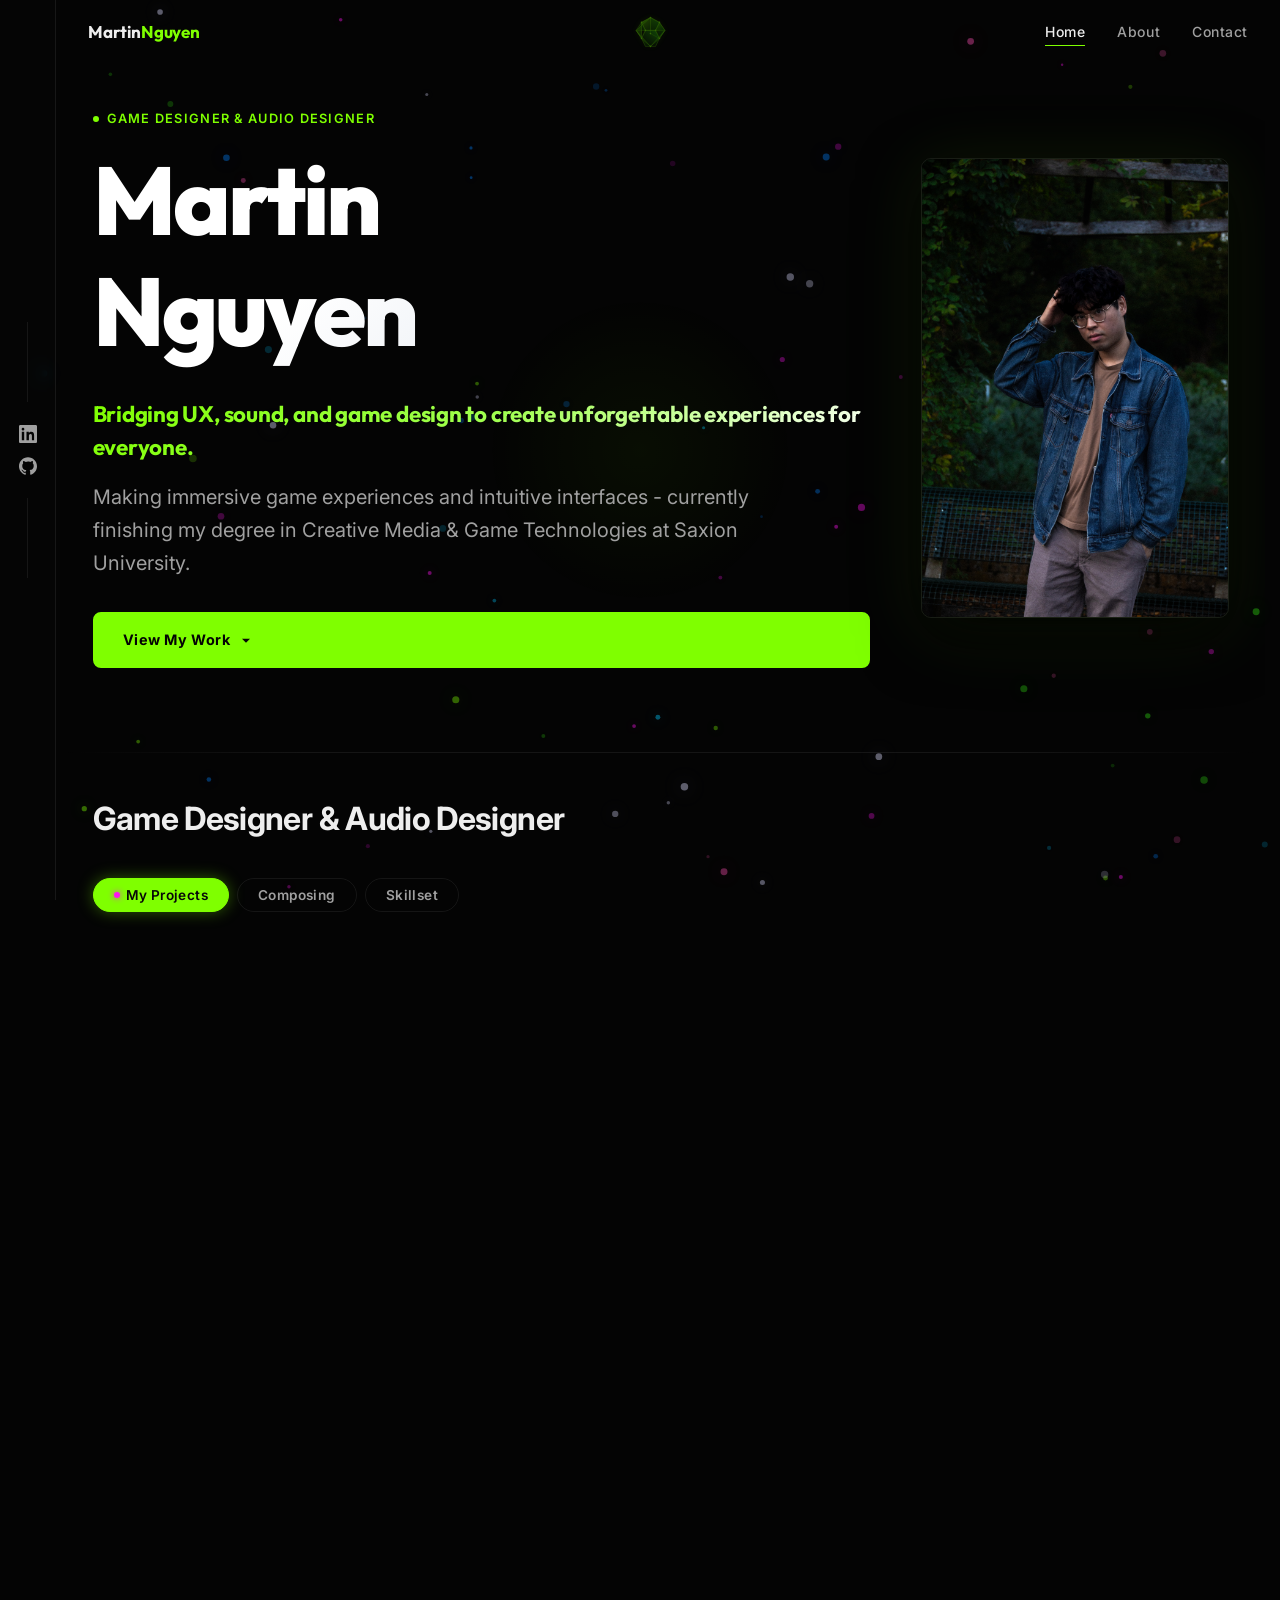
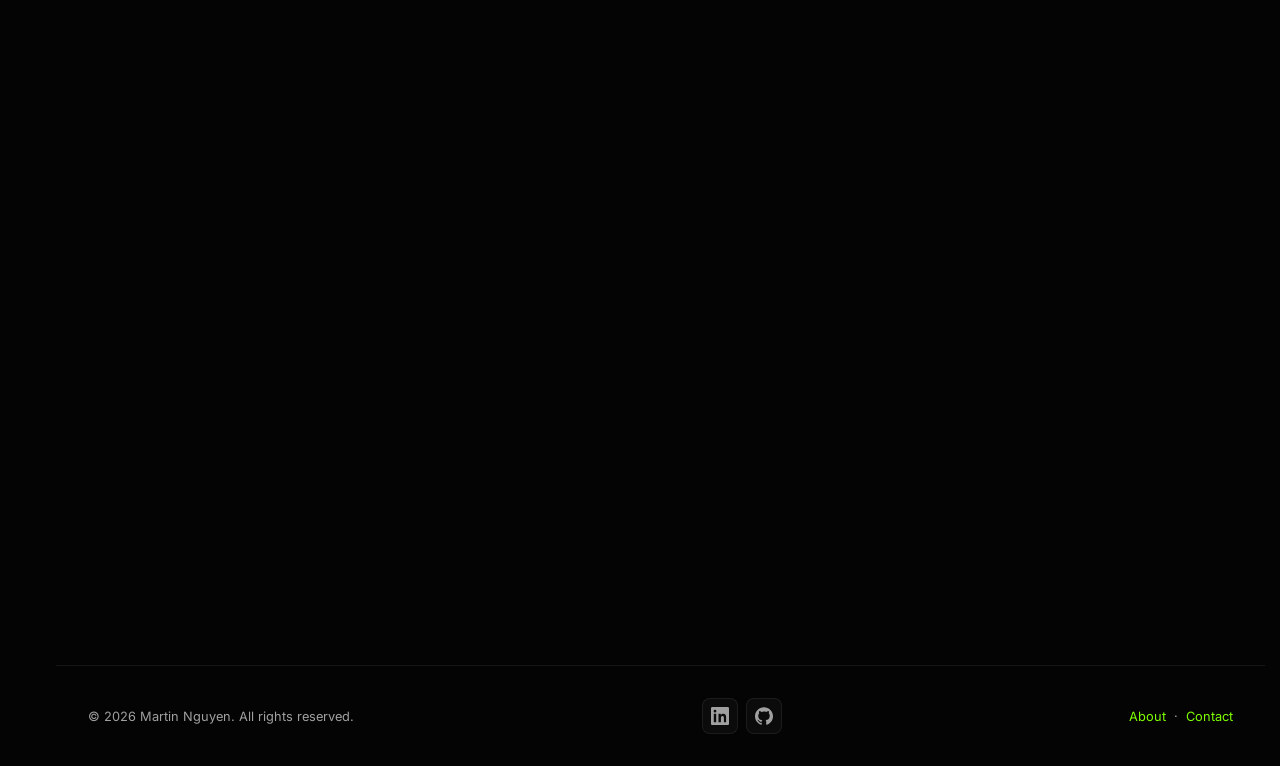
==== commit 7de32cce: "fix: grammar fix: grammar" ====
--- a/index.html
+++ b/index.html
@@ -493,7 +493,7 @@
               data-modal-date="2026 – 2027"
               data-modal-role="Project Leader, Level Designer &amp; Audio Designer"
               data-modal-platform="PC"
-              data-modal-overview="A modernized shoot 'em up (shmup) inspired by the classic Eliminator 3000 on the Commodore 64. Leading a team of 6, we are developing a game that bridges casual accessibility with competitive skill ceilings — featuring new mechanics, dynamic encounters, and a fresh visual identity. The project also serves as the foundation for my graduation thesis."
+              data-modal-overview="A modernized shoot 'em up (shmup) inspired by the classic Eliminator 3000 on the Commodore 64. Leading a team of 6, we are developing a game that bridges casual accessibility with competitive skill ceilings, featuring new mechanics, dynamic encounters, and a fresh visual identity. The project also serves as the foundation for my graduation thesis."
               data-modal-contributions="Leading a 6-person team as Project Leader, Level Designer, and Audio Designer|Designed and documented core game mechanics, then prototyped and displayed them in Figma|Facilitating team planning, sprint reviews, and stakeholder presentations|Working closely with the client throughout development while writing my graduation thesis on the project"
               data-modal-thumb="assets/images/eliminator-shmup-preview.png"
               data-modal-team="6"
--- a/css/cards.css
+++ b/css/cards.css
@@ -838,28 +838,29 @@
    ============================================================ */
 
 /* Blur the thumbnail image on "Coming Soon" cards */
-.card__thumb--blur {
+.card--project.card--coming-soon .card__thumb--blur {
   position: relative;
-}
-
-.card__thumb--blur .card__thumb-img {
-  filter: blur(8px) brightness(0.6);
-  transform: scale(1.08); /* Compensate for blur edge bleeding */
-  transition: filter 0.4s ease, transform 0.5s ease;
-}
-
-.card--coming-soon:hover .card__thumb--blur .card__thumb-img {
-  filter: blur(6px) brightness(0.7);
-  transform: scale(1.12);
+  overflow: hidden;
+}
+
+.card--project.card--coming-soon .card__thumb--blur .card__thumb-img {
+  filter: blur(10px) brightness(0.55) !important;
+  transform: scale(1.15) !important;   /* Compensate for blur edge bleeding */
+  transition: filter 0.4s ease, transform 0.5s ease !important;
+}
+
+.card--project.card--coming-soon:hover .card__thumb--blur .card__thumb-img {
+  filter: blur(7px) brightness(0.65) !important;
+  transform: scale(1.18) !important;
 }
 
 /* "Coming Soon" badge centred on the blurred thumbnail */
-.card__coming-soon-badge {
+.card--project.card--coming-soon .card__coming-soon-badge {
   position: absolute;
   top: 50%;
   left: 50%;
   transform: translate(-50%, -50%);
-  z-index: 3;
+  z-index: 5;
   font-family: var(--font-heading);
   font-size: 1.1rem;
   font-weight: 700;
@@ -875,3 +876,27 @@
   pointer-events: none;
   white-space: nowrap;
 }
+
+
+/* "Coming Soon" badge inside the modal media area */
+.modal-coming-soon-badge {
+  position: absolute;
+  top: 50%;
+  left: 50%;
+  transform: translate(-50%, -50%);
+  z-index: 5;
+  font-family: var(--font-heading);
+  font-size: 1.3rem;
+  font-weight: 700;
+  letter-spacing: 0.08em;
+  text-transform: uppercase;
+  color: #ffffff;
+  background: rgba(0, 0, 0, 0.6);
+  border: 1px solid rgba(127, 255, 0, 0.4);
+  border-radius: var(--radius-pill);
+  padding: 10px 32px;
+  text-shadow: 0 0 14px rgba(127, 255, 0, 0.5);
+  box-shadow: 0 0 24px rgba(127, 255, 0, 0.2);
+  pointer-events: none;
+  white-space: nowrap;
+}
